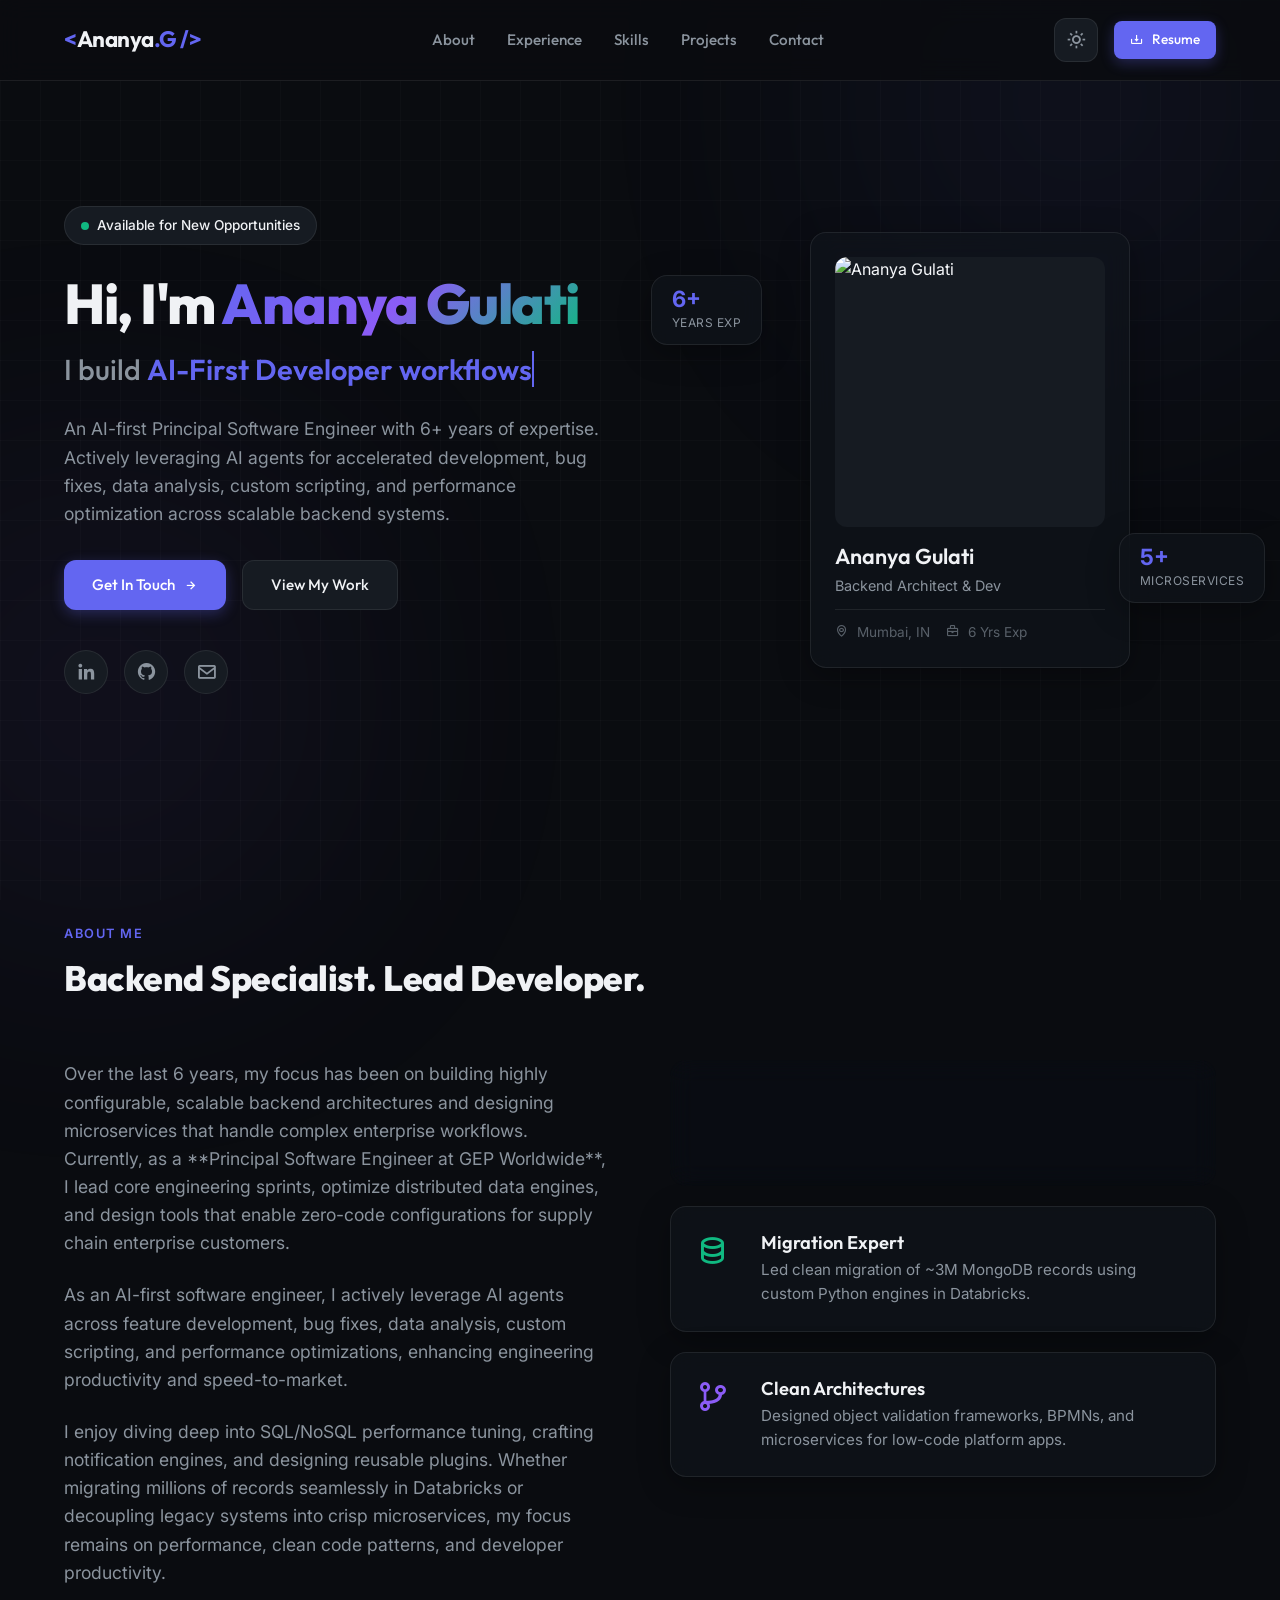
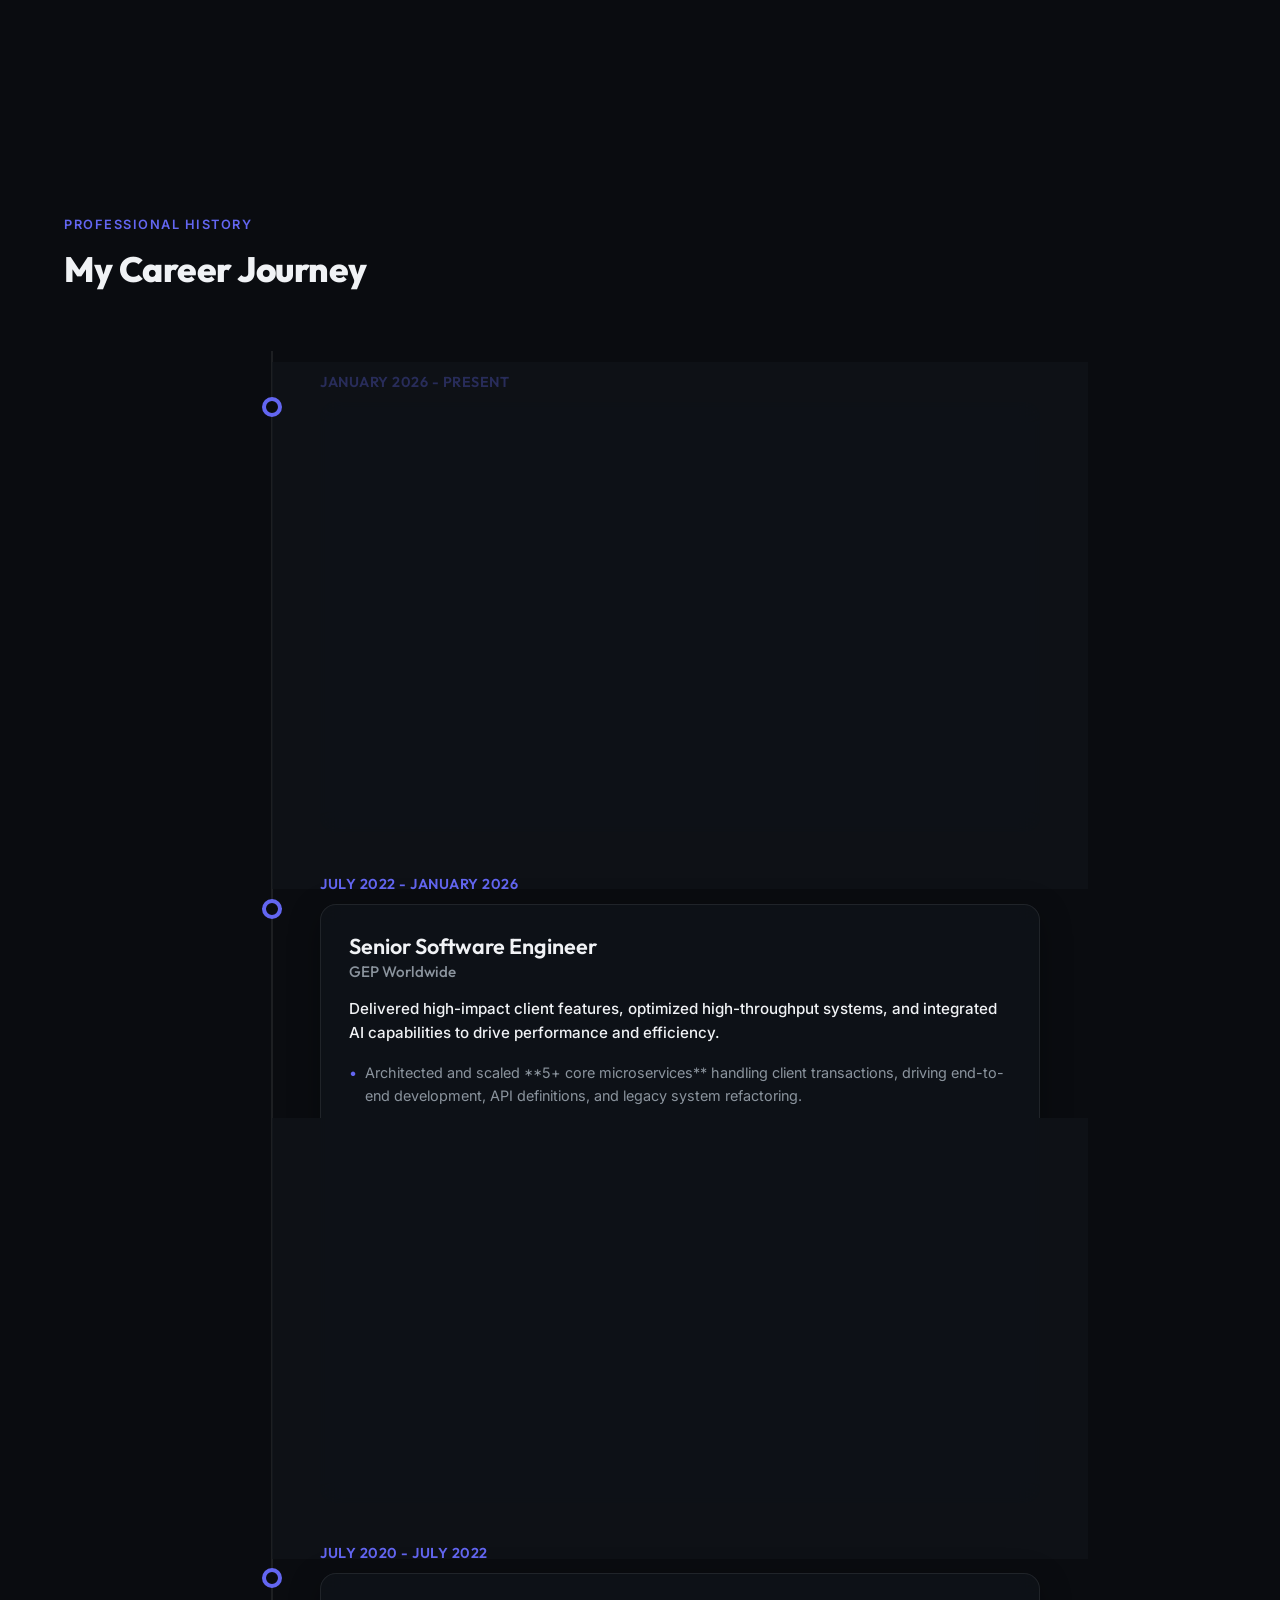
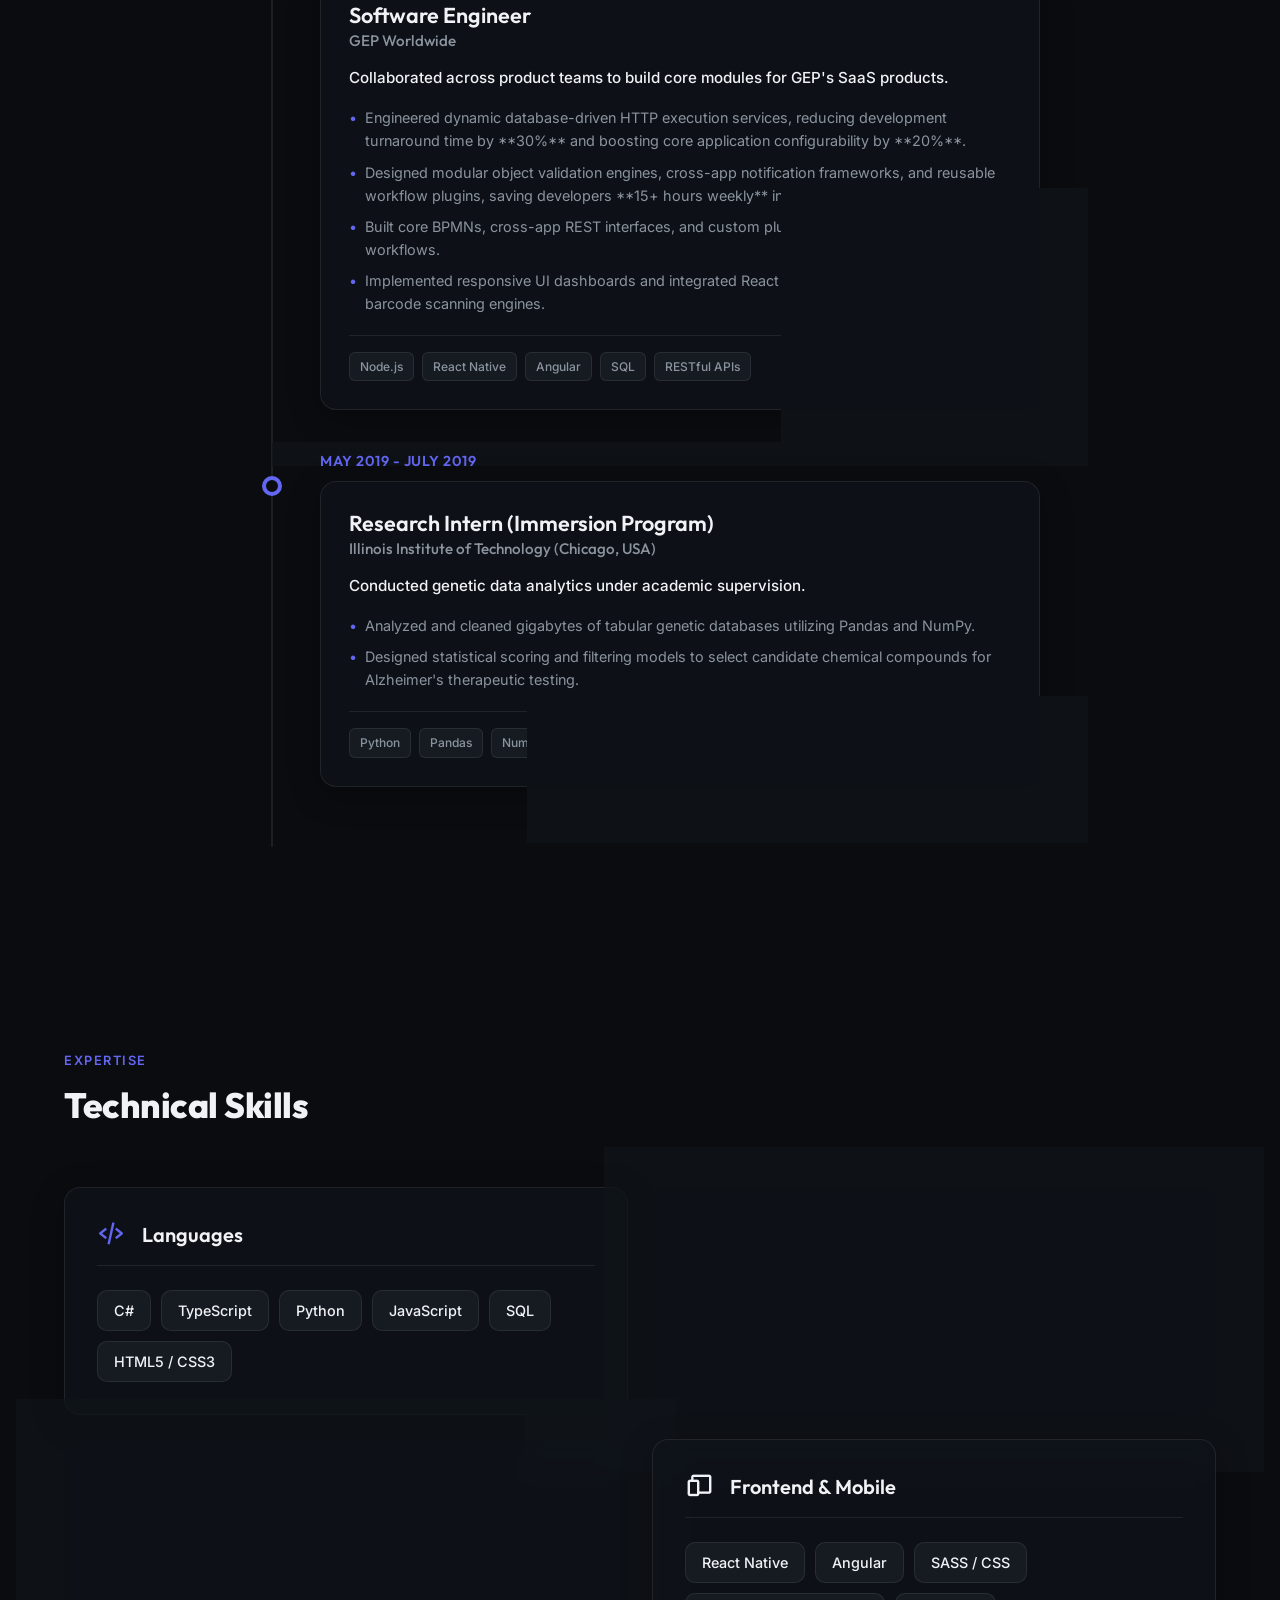
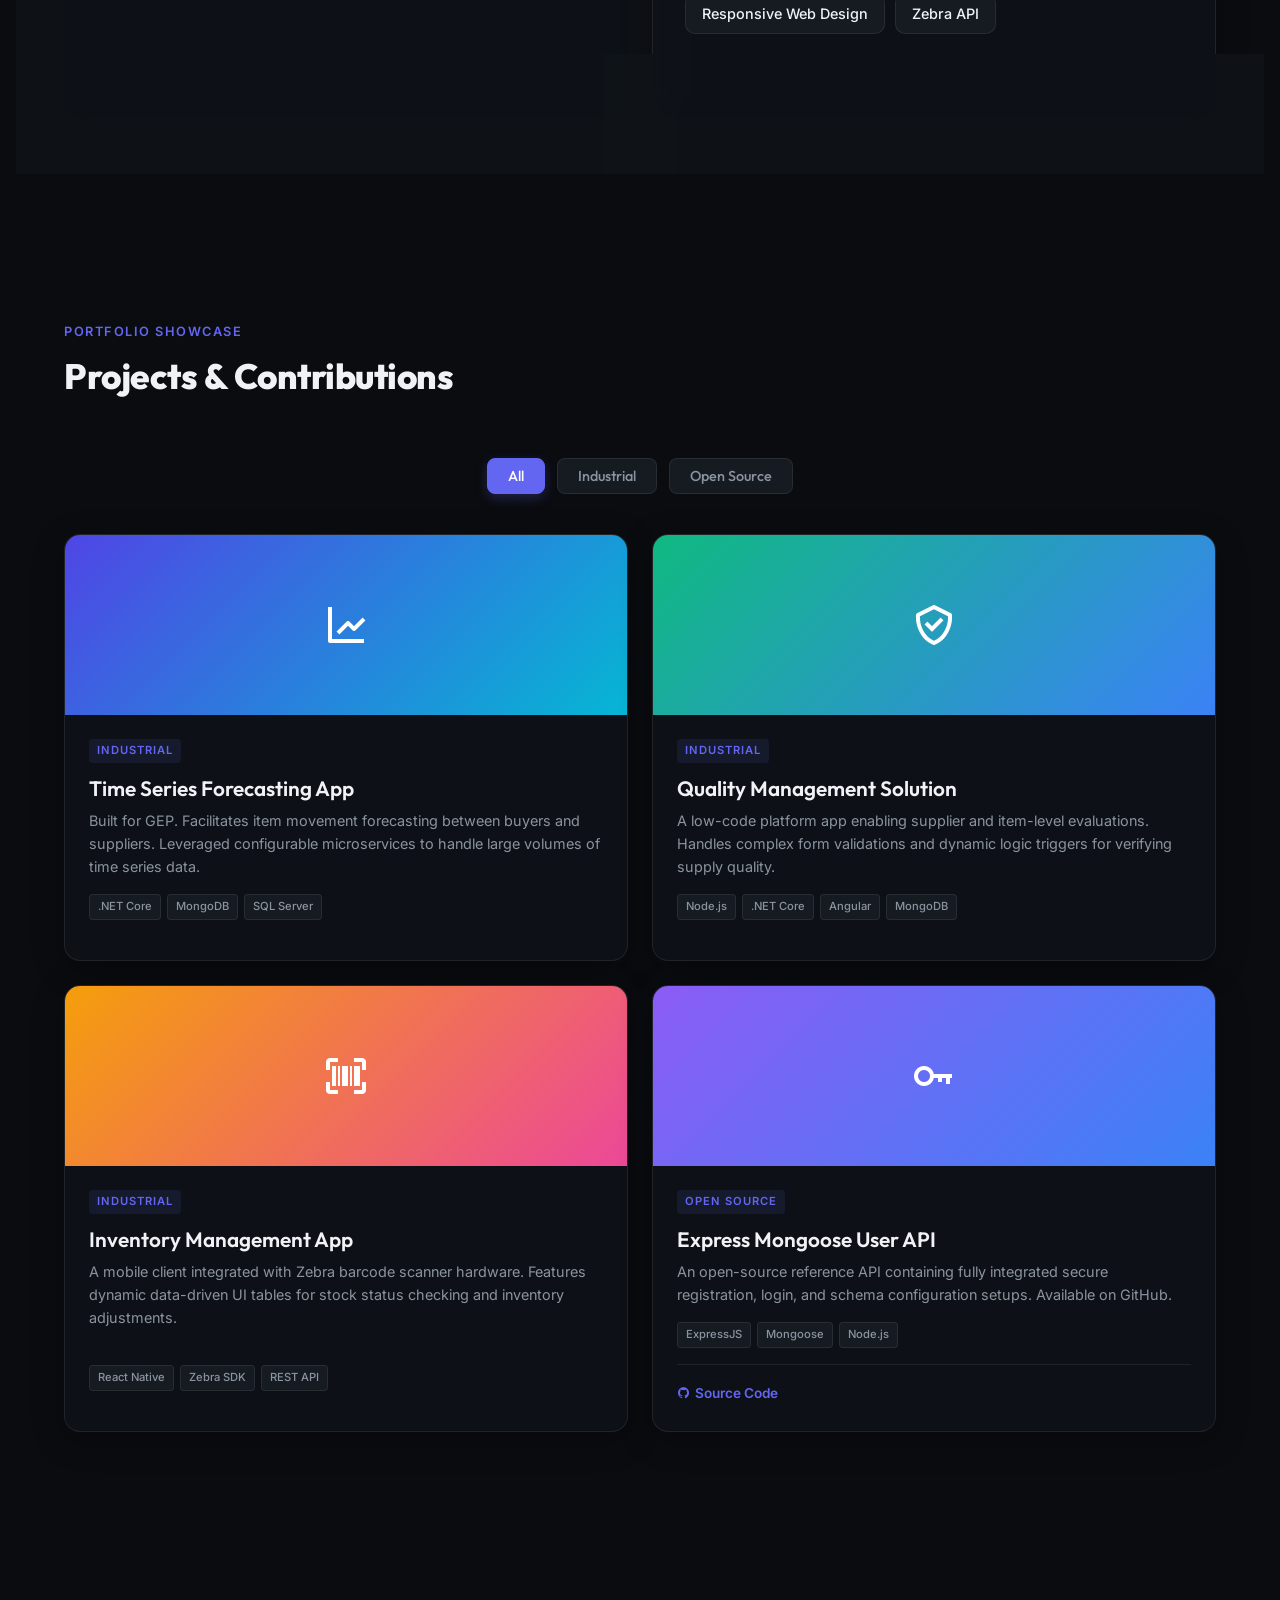
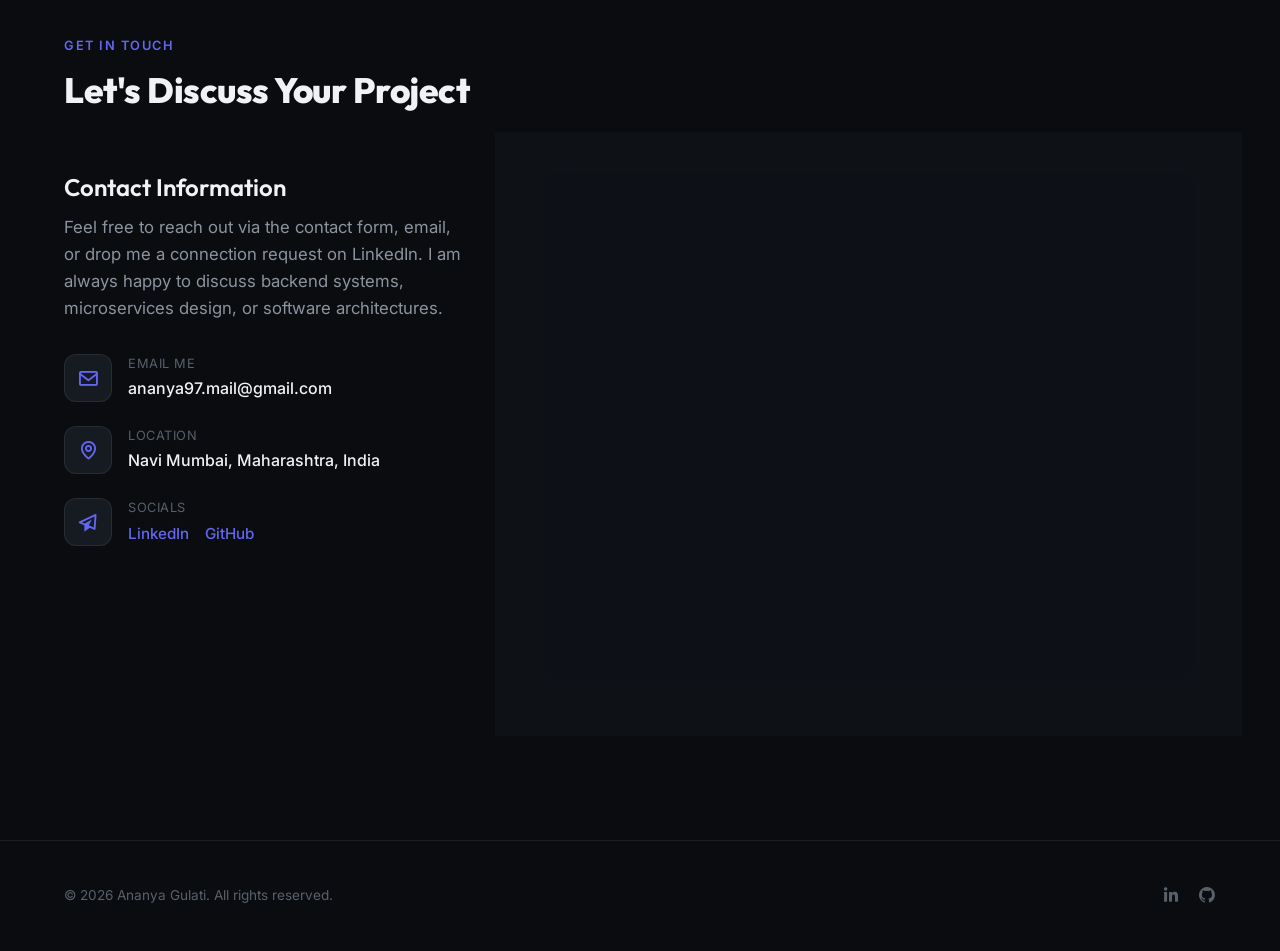
==== index.html @ 8b1efccb "Update website experience bullets to match redesigned PDF resume experience highlights" ====
<!DOCTYPE html>
<html lang="en" data-theme="dark">
<head>
    <meta charset="UTF-8">
    <meta name="viewport" content="width=device-width, initial-scale=1.0">
    <meta name="description" content="Ananya Gulati - AI-First Principal Software Engineer specializing in backend systems, microservices, and architectural design. 6+ years of experience.">
    <title>Ananya Gulati | AI-First Principal Software Engineer</title>
    
    <!-- Typography & Icons -->
    <link rel="preconnect" href="https://fonts.googleapis.com">
    <link rel="preconnect" href="https://fonts.gstatic.com" crossorigin>
    <link href="https://fonts.googleapis.com/css2?family=Inter:wght@300;400;500;600;700&family=Outfit:wght@400;500;600;700;800&display=swap" rel="stylesheet">
    <link href="https://cdn.jsdelivr.net/npm/boxicons@2.1.4/css/boxicons.min.css" rel="stylesheet">
    
    <!-- Styling -->
    <link rel="stylesheet" href="styles.css">
    
    <!-- Anti-flicker Theme Script -->
    <script>
        (function() {
            const savedTheme = localStorage.getItem('theme') || 'dark';
            document.documentElement.setAttribute('data-theme', savedTheme);
        })();
    </script>
</head>
<body>
    <!-- Background Grid Effect -->
    <div class="grid-overlay"></div>
    <div class="glow-sphere sphere-1"></div>
    <div class="glow-sphere sphere-2"></div>

    <!-- Sticky Navbar -->
    <header class="navbar">
        <div class="nav-container">
            <a href="#" class="logo">
                <span class="logo-accent">&lt;</span>Ananya<span class="logo-accent">.G /&gt;</span>
            </a>
            
            <nav class="nav-links">
                <a href="#about" class="nav-link active">About</a>
                <a href="#experience" class="nav-link">Experience</a>
                <a href="#skills" class="nav-link">Skills</a>
                <a href="#projects" class="nav-link">Projects</a>
                <a href="#contact" class="nav-link">Contact</a>
            </nav>
            
            <div class="nav-actions">
                <button id="theme-toggle" class="theme-btn" aria-label="Toggle Theme">
                    <i class="bx bx-sun sun-icon"></i>
                    <i class="bx bx-moon moon-icon"></i>
                </button>
                <a href="Ananya_Gulati_Resume.pdf" download class="btn btn-primary btn-sm cv-btn">
                    <i class="bx bx-download"></i> Resume
                </a>
                <button class="mobile-menu-toggle" aria-label="Open Menu">
                    <i class="bx bx-menu-alt-right"></i>
                </button>
            </div>
        </div>
    </header>

    <!-- Mobile Drawer -->
    <div class="mobile-drawer">
        <div class="drawer-header">
            <span class="logo">&lt;Ananya.G /&gt;</span>
            <button class="close-drawer"><i class="bx bx-x"></i></button>
        </div>
        <nav class="drawer-links">
            <a href="#about" class="drawer-link">About</a>
            <a href="#experience" class="drawer-link">Experience</a>
            <a href="#skills" class="drawer-link">Skills</a>
            <a href="#projects" class="drawer-link">Projects</a>
            <a href="#contact" class="drawer-link">Contact</a>
        </nav>
        <div class="drawer-footer">
            <a href="Ananya_Gulati_Resume.pdf" download class="btn btn-primary width-full">
                <i class="bx bx-download"></i> Download Resume
            </a>
        </div>
    </div>

    <!-- Main Content -->
    <main class="main-content">
        <!-- Hero Section -->
        <section id="hero" class="hero-section">
            <div class="hero-container">
                <div class="hero-info">
                    <div class="badge-container">
                        <span class="pulse-dot"></span>
                        <span class="badge-text">Available for New Opportunities</span>
                    </div>
                    <h1 class="hero-title">
                        Hi, I'm <span class="gradient-text">Ananya Gulati</span>
                    </h1>
                    <h2 class="hero-subtitle">
                        I build <span id="typewriter" class="typewriter-text"></span>
                    </h2>
                    <p class="hero-description">
                        An AI-first Principal Software Engineer with 6+ years of expertise. Actively leveraging AI agents for accelerated development, bug fixes, data analysis, custom scripting, and performance optimization across scalable backend systems.
                    </p>
                    <div class="hero-buttons">
                        <a href="#contact" class="btn btn-primary">
                            Get In Touch <i class="bx bx-right-arrow-alt"></i>
                        </a>
                        <a href="#projects" class="btn btn-secondary">
                            View My Work
                        </a>
                    </div>
                    <div class="hero-socials">
                        <a href="https://linkedin.com/in/ananya-gulati/" target="_blank" rel="noopener" class="social-icon" aria-label="LinkedIn">
                            <i class="bx bxl-linkedin"></i>
                        </a>
                        <a href="https://github.com/ananya-gulati" target="_blank" rel="noopener" class="social-icon" aria-label="GitHub">
                            <i class="bx bxl-github"></i>
                        </a>
                        <a href="mailto:ananya97.mail@gmail.com" class="social-icon" aria-label="Email">
                            <i class="bx bx-envelope"></i>
                        </a>
                    </div>
                </div>
                <div class="hero-visual">
                    <div class="avatar-card glass-panel">
                        <div class="card-glow"></div>
                        <div class="avatar-container">
                            <img src="https://avatars.githubusercontent.com/u/18749212?v=4" alt="Ananya Gulati" class="avatar-img">
                        </div>
                        <div class="card-info">
                            <h3 class="card-name">Ananya Gulati</h3>
                            <p class="card-title">Backend Architect & Dev</p>
                            <div class="card-meta">
                                <span><i class="bx bx-map"></i> Mumbai, IN</span>
                                <span><i class="bx bx-briefcase"></i> 6 Yrs Exp</span>
                            </div>
                        </div>
                    </div>
                    <!-- Small absolute cards for premium overlay aesthetic -->
                    <div class="stat-badge stat-1 glass-panel">
                        <span class="stat-number">6+</span>
                        <span class="stat-label">Years Exp</span>
                    </div>
                    <div class="stat-badge stat-2 glass-panel">
                        <span class="stat-number">5+</span>
                        <span class="stat-label">Microservices</span>
                    </div>
                </div>
            </div>
        </section>

        <!-- About/Summary Section -->
        <section id="about" class="about-section section-padding scroll-reveal">
            <div class="section-container">
                <div class="section-header">
                    <span class="section-tag">About Me</span>
                    <h2 class="section-title">Backend Specialist. Lead Developer.</h2>
                </div>
                <div class="about-content">
                    <div class="about-text">
                        <p>
                            Over the last 6 years, my focus has been on building highly configurable, scalable backend architectures and designing microservices that handle complex enterprise workflows. Currently, as a **Principal Software Engineer at GEP Worldwide**, I lead core engineering sprints, optimize distributed data engines, and design tools that enable zero-code configurations for supply chain enterprise customers.
                        </p>
                        <p>
                            As an AI-first software engineer, I actively leverage AI agents across feature development, bug fixes, data analysis, custom scripting, and performance optimizations, enhancing engineering productivity and speed-to-market.
                        </p>
                        <p>
                            I enjoy diving deep into SQL/NoSQL performance tuning, crafting notification engines, and designing reusable plugins. Whether migrating millions of records seamlessly in Databricks or decoupling legacy systems into crisp microservices, my focus remains on performance, clean code patterns, and developer productivity.
                        </p>
                    </div>
                    <div class="about-stats-grid">
                        <div class="about-stat-card glass-panel">
                            <i class="bx bx-bolt-circle stat-icon text-accent-1"></i>
                            <div class="stat-card-text">
                                <h3 class="stat-title">Configurability</h3>
                                <p class="stat-desc">Reduced development time by 30% through dynamic http-call configuration engines.</p>
                            </div>
                        </div>
                        <div class="about-stat-card glass-panel">
                            <i class="bx bx-data stat-icon text-accent-2"></i>
                            <div class="stat-card-text">
                                <h3 class="stat-title">Migration Expert</h3>
                                <p class="stat-desc">Led clean migration of ~3M MongoDB records using custom Python engines in Databricks.</p>
                            </div>
                        </div>
                        <div class="about-stat-card glass-panel">
                            <i class="bx bx-git-branch stat-icon text-accent-3"></i>
                            <div class="stat-card-text">
                                <h3 class="stat-title">Clean Architectures</h3>
                                <p class="stat-desc">Designed object validation frameworks, BPMNs, and microservices for low-code platform apps.</p>
                            </div>
                        </div>
                    </div>
                </div>
            </div>
        </section>

        <!-- Experience Timeline -->
        <section id="experience" class="experience-section section-padding scroll-reveal">
            <div class="section-container">
                <div class="section-header">
                    <span class="section-tag">Professional History</span>
                    <h2 class="section-title">My Career Journey</h2>
                </div>
                
                <div class="timeline">
                    <!-- Timeline Card 1 (Principal SE) -->
                    <div class="timeline-item">
                        <div class="timeline-dot"></div>
                        <div class="timeline-date">January 2026 - Present</div>
                        <div class="timeline-content glass-panel">
                            <div class="timeline-header">
                                <h3 class="role-title">Principal Software Engineer</h3>
                                <h4 class="company-name">GEP Worldwide</h4>
                            </div>
                            <p class="timeline-desc">
                                Leading high-level system architectures, platform roadmaps, and technical steering for GEP's low-code suite.
                            </p>
                             <ul class="timeline-bullets">
                                 <li>Lead technical schema creation and overall execution design for complex, configurable enterprise application modules, improving framework reusability and platform capabilities.</li>
                                 <li>Integrate agentic AI developer workflows into daily sprint workflows, boosting debugging iterations and custom scripting velocity by **35%**.</li>
                                 <li>Design and deploy a unified local development environment integrating multiple distributed code repositories, custom build configurations, and complex feature settings, accelerating feature delivery and code analysis speed by more than **50%**.</li>
                             </ul>
                             <div class="tech-tags">
                                 <span class="tech-tag">Architecture Design</span>
                                 <span class="tech-tag">System Design</span>
                                 <span class="tech-tag">Technical Leadership</span>
                                 <span class="tech-tag">Platform Engineering</span>
                             </div>
                        </div>
                    </div>

                    <!-- Timeline Card 2 (Senior SE) -->
                    <div class="timeline-item">
                        <div class="timeline-dot"></div>
                        <div class="timeline-date">July 2022 - January 2026</div>
                        <div class="timeline-content glass-panel">
                            <div class="timeline-header">
                                <h3 class="role-title">Senior Software Engineer</h3>
                                <h4 class="company-name">GEP Worldwide</h4>
                            </div>
                            <p class="timeline-desc">
                                Delivered high-impact client features, optimized high-throughput systems, and integrated AI capabilities to drive performance and efficiency.
                            </p>
                             <ul class="timeline-bullets">
                                <li>Architected and scaled **5+ core microservices** handling client transactions, driving end-to-end development, API definitions, and legacy system refactoring.</li>
                                <li>Improved inbound request processing speed by more than **10x** through staging logic optimizations and adoption of bulk processing design patterns.</li>
                                <li>Developed an Azure Databricks native ETL solution processing up to **150M+ raw time-series data points** from CSV files into MongoDB, incorporating custom schema validation and high-throughput transformations to facilitate downstream analytics.</li>
                                <li>Orchestrated a large-scale data migration of **3M+ records** in MongoDB using Python on Databricks, reducing onboarding latency while maintaining **100% data integrity**.</li>
                                <li>Coordinated cross-functional teams to diagnose and resolve **30+ critical and blocker production support incidents**, systematically optimizing performance bottlenecks with minimal business disruption.</li>
                            </ul>
                            <div class="tech-tags">
                                <span class="tech-tag">.NET Core</span>
                                <span class="tech-tag">C#</span>
                                <span class="tech-tag">MongoDB</span>
                                <span class="tech-tag">Azure Databricks</span>
                                <span class="tech-tag">Camunda</span>
                                <span class="tech-tag">AI Integration</span>
                                <span class="tech-tag">Performance Tuning</span>
                            </div>
                        </div>
                    </div>
                    
                    <!-- Timeline Card 3 (SE) -->
                    <div class="timeline-item">
                        <div class="timeline-dot"></div>
                        <div class="timeline-date">July 2020 - July 2022</div>
                        <div class="timeline-content glass-panel">
                            <div class="timeline-header">
                                <h3 class="role-title">Software Engineer</h3>
                                <h4 class="company-name">GEP Worldwide</h4>
                            </div>
                            <p class="timeline-desc">
                                Collaborated across product teams to build core modules for GEP's SaaS products.
                            </p>
                            <ul class="timeline-bullets">
                                <li>Engineered dynamic database-driven HTTP execution services, reducing development turnaround time by **30%** and boosting core application configurability by **20%**.</li>
                                <li>Designed modular object validation engines, cross-app notification frameworks, and reusable workflow plugins, saving developers **15+ hours weekly** in boilerplate code setup.</li>
                                <li>Built core BPMNs, cross-app REST interfaces, and custom plugins for inventory management workflows.</li>
                                <li>Implemented responsive UI dashboards and integrated React Native mobile clients with barcode scanning engines.</li>
                            </ul>
                            <div class="tech-tags">
                                <span class="tech-tag">Node.js</span>
                                <span class="tech-tag">React Native</span>
                                <span class="tech-tag">Angular</span>
                                <span class="tech-tag">SQL</span>
                                <span class="tech-tag">RESTful APIs</span>
                            </div>
                        </div>
                    </div>
                    
                    <!-- Timeline Card 3 -->
                    <div class="timeline-item">
                        <div class="timeline-dot"></div>
                        <div class="timeline-date">May 2019 - July 2019</div>
                        <div class="timeline-content glass-panel">
                            <div class="timeline-header">
                                <h3 class="role-title">Research Intern (Immersion Program)</h3>
                                <h4 class="company-name">Illinois Institute of Technology (Chicago, USA)</h4>
                            </div>
                            <p class="timeline-desc">
                                Conducted genetic data analytics under academic supervision.
                            </p>
                            <ul class="timeline-bullets">
                                <li>Analyzed and cleaned gigabytes of tabular genetic databases utilizing Pandas and NumPy.</li>
                                <li>Designed statistical scoring and filtering models to select candidate chemical compounds for Alzheimer's therapeutic testing.</li>
                            </ul>
                            <div class="tech-tags">
                                <span class="tech-tag">Python</span>
                                <span class="tech-tag">Pandas</span>
                                <span class="tech-tag">NumPy</span>
                                <span class="tech-tag">Data Cleaning</span>
                            </div>
                        </div>
                    </div>
                </div>
            </div>
        </section>

        <!-- Skills Section -->
        <section id="skills" class="skills-section section-padding scroll-reveal">
            <div class="section-container">
                <div class="section-header">
                    <span class="section-tag">Expertise</span>
                    <h2 class="section-title">Technical Skills</h2>
                </div>
                
                <div class="skills-grid">
                    <!-- Languages -->
                    <div class="skills-card glass-panel">
                        <div class="skills-card-header">
                            <i class="bx bx-code-alt card-icon text-accent-1"></i>
                            <h3 class="skill-category">Languages</h3>
                        </div>
                        <div class="skills-list">
                            <span class="skill-item">C#</span>
                            <span class="skill-item">TypeScript</span>
                            <span class="skill-item">Python</span>
                            <span class="skill-item">JavaScript</span>
                            <span class="skill-item">SQL</span>
                            <span class="skill-item">HTML5 / CSS3</span>
                        </div>
                    </div>
                    
                    <!-- Backend & Systems -->
                    <div class="skills-card glass-panel">
                        <div class="skills-card-header">
                            <i class="bx bx-server card-icon text-accent-2"></i>
                            <h3 class="skill-category">Backend & Core</h3>
                        </div>
                        <div class="skills-list">
                            <span class="skill-item">.NET Core</span>
                            <span class="skill-item">ASP.NET WebAPI</span>
                            <span class="skill-item">Node.js / Express</span>
                            <span class="skill-item">Microservices</span>
                            <span class="skill-item">RESTful Web Services</span>
                            <span class="skill-item">OOP Design</span>
                        </div>
                    </div>
                    
                    <!-- Databases & Frameworks -->
                    <div class="skills-card glass-panel">
                        <div class="skills-card-header">
                            <i class="bx bx-circle-three-quarter card-icon text-accent-3"></i>
                            <h3 class="skill-category">Data & Tools</h3>
                        </div>
                        <div class="skills-list">
                            <span class="skill-item">AI Agents & Workflows</span>
                            <span class="skill-item">MongoDB</span>
                            <span class="skill-item">SQL Server</span>
                            <span class="skill-item">Azure Databricks</span>
                            <span class="skill-item">Git / GitHub</span>
                            <span class="skill-item">Agile / Scrum</span>
                            <span class="skill-item">Docker</span>
                        </div>
                    </div>
                    
                    <!-- Frontend Frameworks -->
                    <div class="skills-card glass-panel">
                        <div class="skills-card-header">
                            <i class="bx bx-devices card-icon text-accent-4"></i>
                            <h3 class="skill-category">Frontend & Mobile</h3>
                        </div>
                        <div class="skills-list">
                            <span class="skill-item">React Native</span>
                            <span class="skill-item">Angular</span>
                            <span class="skill-item">SASS / CSS</span>
                            <span class="skill-item">Responsive Web Design</span>
                            <span class="skill-item">Zebra API</span>
                        </div>
                    </div>
                </div>
            </div>
        </section>

        <!-- Projects Section -->
        <section id="projects" class="projects-section section-padding scroll-reveal">
            <div class="section-container">
                <div class="section-header">
                    <span class="section-tag">Portfolio Showcase</span>
                    <h2 class="section-title">Projects & Contributions</h2>
                </div>
                
                <!-- Project Filter Buttons -->
                <div class="project-filters">
                    <button class="filter-btn active" data-filter="all">All</button>
                    <button class="filter-btn" data-filter="industrial">Industrial</button>
                    <button class="filter-btn" data-filter="opensource">Open Source</button>
                </div>
                
                <div class="projects-grid">
                    <!-- Project 1 -->
                    <div class="project-card glass-panel" data-category="industrial">
                        <div class="project-card-image">
                            <div class="project-placeholder bg-gradient-1">
                                <i class="bx bx-line-chart"></i>
                            </div>
                        </div>
                        <div class="project-card-content">
                            <span class="project-type-badge">Industrial</span>
                            <h3 class="project-title">Time Series Forecasting App</h3>
                            <p class="project-description">
                                Built for GEP. Facilitates item movement forecasting between buyers and suppliers. Leveraged configurable microservices to handle large volumes of time series data.
                            </p>
                            <div class="project-tech">
                                <span>.NET Core</span>
                                <span>MongoDB</span>
                                <span>SQL Server</span>
                            </div>
                        </div>
                    </div>
                    
                    <!-- Project 2 -->
                    <div class="project-card glass-panel" data-category="industrial">
                        <div class="project-card-image">
                            <div class="project-placeholder bg-gradient-2">
                                <i class="bx bx-check-shield"></i>
                            </div>
                        </div>
                        <div class="project-card-content">
                            <span class="project-type-badge">Industrial</span>
                            <h3 class="project-title">Quality Management Solution</h3>
                            <p class="project-description">
                                A low-code platform app enabling supplier and item-level evaluations. Handles complex form validations and dynamic logic triggers for verifying supply quality.
                            </p>
                            <div class="project-tech">
                                <span>Node.js</span>
                                <span>.NET Core</span>
                                <span>Angular</span>
                                <span>MongoDB</span>
                            </div>
                        </div>
                    </div>
                    
                    <!-- Project 3 -->
                    <div class="project-card glass-panel" data-category="industrial">
                        <div class="project-card-image">
                            <div class="project-placeholder bg-gradient-3">
                                <i class="bx bx-barcode-reader"></i>
                            </div>
                        </div>
                        <div class="project-card-content">
                            <span class="project-type-badge">Industrial</span>
                            <h3 class="project-title">Inventory Management App</h3>
                            <p class="project-description">
                                A mobile client integrated with Zebra barcode scanner hardware. Features dynamic data-driven UI tables for stock status checking and inventory adjustments.
                            </p>
                            <div class="project-tech">
                                <span>React Native</span>
                                <span>Zebra SDK</span>
                                <span>REST API</span>
                            </div>
                        </div>
                    </div>
                    
                    <!-- Project 4 -->
                    <div class="project-card glass-panel" data-category="opensource">
                        <div class="project-card-image">
                            <div class="project-placeholder bg-gradient-4">
                                <i class="bx bx-key"></i>
                            </div>
                        </div>
                        <div class="project-card-content">
                            <span class="project-type-badge">Open Source</span>
                            <h3 class="project-title">Express Mongoose User API</h3>
                            <p class="project-description">
                                An open-source reference API containing fully integrated secure registration, login, and schema configuration setups. Available on GitHub.
                            </p>
                            <div class="project-tech">
                                <span>ExpressJS</span>
                                <span>Mongoose</span>
                                <span>Node.js</span>
                            </div>
                            <div class="project-links">
                                <a href="https://github.com/ananya-gulati/loginandreg" target="_blank" rel="noopener" class="project-link">
                                    <i class="bx bxl-github"></i> Source Code
                                </a>
                            </div>
                        </div>
                    </div>
                </div>
            </div>
        </section>

        <!-- Contact Section -->
        <section id="contact" class="contact-section section-padding scroll-reveal">
            <div class="section-container">
                <div class="section-header">
                    <span class="section-tag">Get In Touch</span>
                    <h2 class="section-title">Let's Discuss Your Project</h2>
                </div>
                
                <div class="contact-grid">
                    <div class="contact-info-panel">
                        <h3 class="info-title">Contact Information</h3>
                        <p class="info-desc">
                            Feel free to reach out via the contact form, email, or drop me a connection request on LinkedIn. I am always happy to discuss backend systems, microservices design, or software architectures.
                        </p>
                        
                        <div class="info-items">
                            <div class="info-item">
                                <i class="bx bx-envelope info-icon"></i>
                                <div class="info-item-content">
                                    <span class="info-label">Email Me</span>
                                    <a href="mailto:ananya97.mail@gmail.com" class="info-value">ananya97.mail@gmail.com</a>
                                </div>
                            </div>
                            <div class="info-item">
                                <i class="bx bx-map info-icon"></i>
                                <div class="info-item-content">
                                    <span class="info-label">Location</span>
                                    <span class="info-value">Navi Mumbai, Maharashtra, India</span>
                                </div>
                            </div>
                            <div class="info-item">
                                <i class="bx bx-paper-plane info-icon"></i>
                                <div class="info-item-content">
                                    <span class="info-label">Socials</span>
                                    <div class="info-social-links">
                                        <a href="https://linkedin.com/in/ananya-gulati/" target="_blank" rel="noopener" class="mini-social">LinkedIn</a>
                                        <a href="https://github.com/ananya-gulati" target="_blank" rel="noopener" class="mini-social">GitHub</a>
                                    </div>
                                </div>
                            </div>
                        </div>
                    </div>
                    
                    <div class="contact-form-panel glass-panel">
                        <form id="contact-form" action="https://formsubmit.co/ananya97.mail@gmail.com" method="POST" class="contact-form">
                            <div class="form-row">
                                <div class="form-group">
                                    <label for="name">Your Name</label>
                                    <input type="text" id="name" name="name" placeholder="John Doe" required>
                                </div>
                                <div class="form-group">
                                    <label for="email">Your Email</label>
                                    <input type="email" id="email" name="email" placeholder="john@example.com" required>
                                </div>
                            </div>
                            <div class="form-group">
                                <label for="subject">Subject</label>
                                    <input type="text" id="subject" name="subject" placeholder="Collaboration opportunity" required>
                            </div>
                            <div class="form-group">
                                <label for="message">Message</label>
                                <textarea id="message" name="message" rows="5" placeholder="Hi Ananya, I'd love to chat about..." required></textarea>
                            </div>
                            <button type="submit" class="btn btn-primary width-full">
                                Send Message <i class="bx bx-paper-plane"></i>
                            </button>
                            <div id="form-status" class="form-status"></div>
                        </form>
                    </div>
                </div>
            </div>
        </section>
    </main>

    <!-- Footer -->
    <footer class="main-footer">
        <div class="footer-container">
            <p class="copyright">&copy; 2026 Ananya Gulati. All rights reserved.</p>
            <div class="footer-links">
                <a href="https://linkedin.com/in/ananya-gulati/" target="_blank" rel="noopener"><i class="bx bxl-linkedin"></i></a>
                <a href="https://github.com/ananya-gulati" target="_blank" rel="noopener"><i class="bx bxl-github"></i></a>
            </div>
        </div>
    </footer>

    <!-- JavaScript -->
    <script src="script.js"></script>
</body>
</html>
---- styles.css ----
/* ==========================================================================
   DESIGN SYSTEM & VARIABLES
   ========================================================================== */
:root {
    /* Fonts */
    --font-heading: 'Outfit', sans-serif;
    --font-body: 'Inter', sans-serif;

    /* Transition Speeds */
    --transition-fast: 0.2s ease;
    --transition-normal: 0.4s cubic-bezier(0.16, 1, 0.3, 1);
    --transition-slow: 0.6s cubic-bezier(0.16, 1, 0.3, 1);
    
    /* Gaps & Paddings */
    --container-max-width: 1200px;
    --section-padding-y: 100px;
}

/* Dark Theme (Default) */
[data-theme="dark"] {
    --bg-primary: #0a0c10;
    --bg-secondary: #11141b;
    --bg-tertiary: #161b22;
    
    --text-primary: #f0f2f5;
    --text-secondary: #8b949e;
    --text-tertiary: #586069;
    
    --accent-1: #6366f1; /* Indigo */
    --accent-1-rgb: 99, 102, 241;
    --accent-2: #10b981; /* Emerald */
    --accent-2-rgb: 16, 185, 129;
    --accent-3: #8b5cf6; /* Violet */
    --accent-3-rgb: 139, 92, 246;
    
    --glass-bg: rgba(17, 20, 27, 0.7);
    --glass-border: rgba(255, 255, 255, 0.08);
    --glass-shadow: rgba(0, 0, 0, 0.3);
    
    --grid-color: rgba(255, 255, 255, 0.02);
    --nav-bg: rgba(10, 12, 16, 0.8);
}

/* Light Theme */
[data-theme="light"] {
    --bg-primary: #f6f8fa;
    --bg-secondary: #ffffff;
    --bg-tertiary: #f0f2f5;
    
    --text-primary: #1f2328;
    --text-secondary: #57606a;
    --text-tertiary: #8c959f;
    
    --accent-1: #4f46e5; /* Deep Indigo */
    --accent-1-rgb: 79, 70, 229;
    --accent-2: #059669; /* Emerald */
    --accent-2-rgb: 5, 150, 105;
    --accent-3: #7c3aed; /* Violet */
    --accent-3-rgb: 124, 58, 237;
    
    --glass-bg: rgba(255, 255, 255, 0.75);
    --glass-border: rgba(0, 0, 0, 0.08);
    --glass-shadow: rgba(0, 0, 0, 0.05);
    
    --grid-color: rgba(0, 0, 0, 0.015);
    --nav-bg: rgba(246, 248, 250, 0.8);
}

/* ==========================================================================
   RESET & GLOBAL STYLES
   ========================================================================== */
* {
    margin: 0;
    padding: 0;
    box-sizing: border-box;
}

html {
    scroll-behavior: smooth;
}

body {
    background-color: var(--bg-primary);
    color: var(--text-primary);
    font-family: var(--font-body);
    font-size: 16px;
    line-height: 1.6;
    overflow-x: hidden;
    transition: background-color var(--transition-normal), color var(--transition-normal);
}

h1, h2, h3, h4, h5, h6 {
    font-family: var(--font-heading);
    font-weight: 600;
    color: var(--text-primary);
    line-height: 1.25;
}

a {
    color: inherit;
    text-decoration: none;
    transition: color var(--transition-fast);
}

ul {
    list-style: none;
}

button {
    font-family: inherit;
    border: none;
    background: none;
    cursor: pointer;
}

input, textarea {
    font-family: inherit;
    color: inherit;
}

/* ==========================================================================
   GRID & BACKGROUND EFFECTS
   ========================================================================== */
.grid-overlay {
    position: fixed;
    top: 0;
    left: 0;
    width: 100vw;
    height: 100vh;
    background-image: 
        linear-gradient(to right, var(--grid-color) 1px, transparent 1px),
        linear-gradient(to bottom, var(--grid-color) 1px, transparent 1px);
    background-size: 40px 40px;
    pointer-events: none;
    z-index: -2;
}

.glow-sphere {
    position: fixed;
    border-radius: 50%;
    filter: blur(140px);
    opacity: 0.15;
    z-index: -1;
    pointer-events: none;
    transition: all var(--transition-normal);
}

[data-theme="light"] .glow-sphere {
    opacity: 0.08;
}

.sphere-1 {
    top: -200px;
    right: -100px;
    width: 600px;
    height: 600px;
    background: radial-gradient(circle, var(--accent-1) 0%, transparent 70%);
}

.sphere-2 {
    bottom: -100px;
    left: -200px;
    width: 600px;
    height: 600px;
    background: radial-gradient(circle, var(--accent-3) 0%, transparent 70%);
}

/* ==========================================================================
   GLASSMORPHISM UTILITY
   ========================================================================== */
.glass-panel {
    background: var(--glass-bg);
    border: 1px solid var(--glass-border);
    backdrop-filter: blur(12px) saturate(160%);
    -webkit-backdrop-filter: blur(12px) saturate(160%);
    box-shadow: 0 8px 32px var(--glass-shadow);
    border-radius: 16px;
    transition: background-color var(--transition-normal), border-color var(--transition-normal), transform var(--transition-normal), box-shadow var(--transition-normal);
}

/* ==========================================================================
   BUTTONS
   ========================================================================== */
.btn {
    display: inline-flex;
    align-items: center;
    justify-content: center;
    gap: 8px;
    padding: 12px 28px;
    font-weight: 500;
    border-radius: 12px;
    cursor: pointer;
    font-family: var(--font-heading);
    font-size: 0.95rem;
    transition: transform 0.2s cubic-bezier(0.175, 0.885, 0.32, 1.275), background-color var(--transition-fast), border-color var(--transition-fast), box-shadow var(--transition-fast);
}

.btn:active {
    transform: scale(0.97);
}

.btn-primary {
    background-color: var(--accent-1);
    color: #ffffff;
    box-shadow: 0 4px 14px rgba(var(--accent-1-rgb), 0.3);
}

.btn-primary:hover {
    background-color: rgb(var(--accent-1-rgb), 0.95);
    box-shadow: 0 6px 20px rgba(var(--accent-1-rgb), 0.45);
}

.btn-secondary {
    background-color: var(--bg-tertiary);
    color: var(--text-primary);
    border: 1px solid var(--glass-border);
}

.btn-secondary:hover {
    background-color: var(--bg-secondary);
    border-color: var(--text-secondary);
}

.btn-sm {
    padding: 8px 16px;
    font-size: 0.85rem;
    border-radius: 8px;
}

.width-full {
    width: 100%;
}

/* ==========================================================================
   GRADIENT TEXT
   ========================================================================== */
.gradient-text {
    background: linear-gradient(135deg, var(--accent-1) 0%, var(--accent-3) 50%, var(--accent-2) 100%);
    -webkit-background-clip: text;
    -webkit-text-fill-color: transparent;
    background-clip: text;
}

/* ==========================================================================
   STICKY NAVBAR
   ========================================================================== */
.navbar {
    position: fixed;
    top: 0;
    left: 0;
    width: 100%;
    z-index: 100;
    background-color: var(--nav-bg);
    border-bottom: 1px solid var(--glass-border);
    backdrop-filter: blur(12px);
    -webkit-backdrop-filter: blur(12px);
    transition: background-color var(--transition-normal), border-color var(--transition-normal);
}

.nav-container {
    max-width: var(--container-max-width);
    margin: 0 auto;
    padding: 0 24px;
    height: 80px;
    display: flex;
    align-items: center;
    justify-content: space-between;
}

.logo {
    font-family: var(--font-heading);
    font-size: 1.4rem;
    font-weight: 700;
    letter-spacing: -0.5px;
}

.logo-accent {
    color: var(--accent-1);
}

.nav-links {
    display: flex;
    gap: 32px;
}

.nav-link {
    font-family: var(--font-heading);
    font-size: 0.95rem;
    font-weight: 500;
    color: var(--text-secondary);
    position: relative;
    padding: 8px 0;
}

.nav-link:hover {
    color: var(--text-primary);
}

.nav-link.active {
    color: var(--accent-1);
}

.nav-link::after {
    content: '';
    position: absolute;
    bottom: 0;
    left: 0;
    width: 100%;
    height: 2px;
    background-color: var(--accent-1);
    transform: scaleX(0);
    transform-origin: right;
    transition: transform var(--transition-normal);
}

.nav-link.active::after {
    transform: scaleX(1);
    transform-origin: left;
}

.nav-actions {
    display: flex;
    align-items: center;
    gap: 16px;
}

/* Theme Button toggle state setup */
.theme-btn {
    width: 44px;
    height: 44px;
    border-radius: 12px;
    background-color: var(--bg-tertiary);
    border: 1px solid var(--glass-border);
    display: flex;
    align-items: center;
    justify-content: center;
    font-size: 1.3rem;
    color: var(--text-secondary);
    transition: all var(--transition-fast);
}

.theme-btn:hover {
    color: var(--text-primary);
    background-color: var(--bg-secondary);
    border-color: var(--text-secondary);
}

[data-theme="dark"] .sun-icon { display: block; }
[data-theme="dark"] .moon-icon { display: none; }
[data-theme="light"] .sun-icon { display: none; }
[data-theme="light"] .moon-icon { display: block; }

.mobile-menu-toggle {
    display: none;
    font-size: 1.6rem;
    color: var(--text-primary);
}

/* ==========================================================================
   MOBILE DRAWER NAVIGATION
   ========================================================================== */
.mobile-drawer {
    position: fixed;
    top: 0;
    right: -300px;
    width: 300px;
    height: 100vh;
    background-color: var(--bg-secondary);
    border-left: 1px solid var(--glass-border);
    z-index: 105;
    padding: 24px;
    display: flex;
    flex-direction: column;
    justify-content: space-between;
    transition: right var(--transition-normal);
}

.mobile-drawer.open {
    right: 0;
}

.drawer-header {
    display: flex;
    justify-content: space-between;
    align-items: center;
    margin-bottom: 40px;
}

.close-drawer {
    font-size: 1.8rem;
    color: var(--text-primary);
}

.drawer-links {
    display: flex;
    flex-direction: column;
    gap: 24px;
}

.drawer-link {
    font-family: var(--font-heading);
    font-size: 1.15rem;
    font-weight: 500;
    color: var(--text-secondary);
}

.drawer-link:hover {
    color: var(--accent-1);
}

/* ==========================================================================
   HERO SECTION
   ========================================================================== */
.hero-section {
    padding-top: 140px;
    padding-bottom: 60px;
    min-height: calc(100vh - 80px);
    display: flex;
    align-items: center;
}

.hero-container {
    max-width: var(--container-max-width);
    margin: 0 auto;
    padding: 0 24px;
    width: 100%;
    display: grid;
    grid-template-columns: 1.1fr 0.9fr;
    gap: 60px;
    align-items: center;
}

.badge-container {
    display: inline-flex;
    align-items: center;
    gap: 8px;
    padding: 8px 16px;
    background-color: var(--bg-tertiary);
    border: 1px solid var(--glass-border);
    border-radius: 30px;
    margin-bottom: 24px;
}

.pulse-dot {
    width: 8px;
    height: 8px;
    background-color: var(--accent-2);
    border-radius: 50%;
    box-shadow: 0 0 0 0 rgba(var(--accent-2-rgb), 0.7);
    animation: pulse 1.6s infinite;
}

@keyframes pulse {
    0% {
        transform: scale(0.95);
        box-shadow: 0 0 0 0 rgba(var(--accent-2-rgb), 0.7);
    }
    70% {
        transform: scale(1);
        box-shadow: 0 0 0 8px rgba(var(--accent-2-rgb), 0);
    }
    100% {
        transform: scale(0.95);
        box-shadow: 0 0 0 0 rgba(var(--accent-2-rgb), 0);
    }
}

.badge-text {
    font-size: 0.85rem;
    font-weight: 500;
    color: var(--text-primary);
}

.hero-title {
    font-size: 3.5rem;
    font-weight: 800;
    letter-spacing: -1.5px;
    margin-bottom: 12px;
}

.hero-subtitle {
    font-size: 1.8rem;
    font-weight: 500;
    color: var(--text-secondary);
    margin-bottom: 24px;
    height: 40px; /* fixed height prevents page shift */
}

.typewriter-text {
    color: var(--accent-1);
    font-weight: 600;
    border-right: 2px solid var(--accent-1);
    animation: blink 0.75s step-end infinite;
}

@keyframes blink {
    from, to { border-color: transparent }
    50% { border-color: var(--accent-1); }
}

.hero-description {
    font-size: 1.1rem;
    color: var(--text-secondary);
    margin-bottom: 32px;
    max-width: 540px;
}

.hero-buttons {
    display: flex;
    gap: 16px;
    margin-bottom: 40px;
}

.hero-socials {
    display: flex;
    gap: 16px;
}

.social-icon {
    width: 44px;
    height: 44px;
    border-radius: 50%;
    background-color: var(--bg-tertiary);
    border: 1px solid var(--glass-border);
    display: flex;
    align-items: center;
    justify-content: center;
    font-size: 1.3rem;
    color: var(--text-secondary);
    transition: all var(--transition-fast);
}

.social-icon:hover {
    color: #ffffff;
    background-color: var(--accent-1);
    border-color: var(--accent-1);
    transform: translateY(-3px);
}

/* Hero Visual Graphic Cards */
.hero-visual {
    position: relative;
    display: flex;
    justify-content: center;
    align-items: center;
}

.avatar-card {
    position: relative;
    padding: 24px;
    width: 320px;
    overflow: hidden;
    z-index: 2;
}

.avatar-container {
    width: 100%;
    height: 270px;
    border-radius: 12px;
    overflow: hidden;
    margin-bottom: 16px;
    background-color: var(--bg-tertiary);
}

.avatar-img {
    width: 100%;
    height: 100%;
    object-fit: cover;
    filter: saturate(90%) contrast(105%);
}

.card-name {
    font-size: 1.35rem;
    margin-bottom: 4px;
}

.card-title {
    font-size: 0.9rem;
    color: var(--text-secondary);
    margin-bottom: 12px;
}

.card-meta {
    display: flex;
    gap: 16px;
    font-size: 0.85rem;
    color: var(--text-tertiary);
    border-top: 1px solid var(--glass-border);
    padding-top: 12px;
}

.card-meta i {
    margin-right: 4px;
}

/* Floating widgets */
.stat-badge {
    position: absolute;
    padding: 12px 20px;
    display: flex;
    flex-direction: column;
    z-index: 3;
    animation: float 6s ease-in-out infinite;
}

.stat-1 {
    top: 10%;
    left: -15%;
    animation-delay: 0s;
}

.stat-2 {
    bottom: 15%;
    right: -10%;
    animation-delay: 3s;
}

@keyframes float {
    0%, 100% { transform: translateY(0px); }
    50% { transform: translateY(-10px); }
}

.stat-number {
    font-size: 1.4rem;
    font-weight: 700;
    color: var(--accent-1);
    line-height: 1;
    margin-bottom: 2px;
}

.stat-label {
    font-size: 0.75rem;
    color: var(--text-secondary);
    text-transform: uppercase;
    letter-spacing: 0.5px;
}

/* ==========================================================================
   SECTION COMMON STYLES
   ========================================================================== */
.section-padding {
    padding: var(--section-padding-y) 0;
}

.section-container {
    max-width: var(--container-max-width);
    margin: 0 auto;
    padding: 0 24px;
}

.section-header {
    margin-bottom: 60px;
}

.section-tag {
    display: inline-block;
    font-size: 0.8rem;
    font-weight: 600;
    text-transform: uppercase;
    letter-spacing: 1.5px;
    color: var(--accent-1);
    margin-bottom: 12px;
}

.section-title {
    font-size: 2.2rem;
    font-weight: 800;
    letter-spacing: -0.5px;
}

/* ==========================================================================
   ABOUT SECTION
   ========================================================================== */
.about-content {
    display: grid;
    grid-template-columns: 1fr 1fr;
    gap: 60px;
    align-items: start;
}

.about-text p {
    font-size: 1.1rem;
    color: var(--text-secondary);
    margin-bottom: 24px;
}

.about-stats-grid {
    display: flex;
    flex-direction: column;
    gap: 20px;
}

.about-stat-card {
    padding: 24px;
    display: grid;
    grid-template-columns: 50px 1fr;
    gap: 16px;
    align-items: start;
}

.stat-icon {
    font-size: 2.2rem;
    margin-top: 2px;
}

.text-accent-1 { color: var(--accent-1); }
.text-accent-2 { color: var(--accent-2); }
.text-accent-3 { color: var(--accent-3); }

.stat-title {
    font-size: 1.15rem;
    margin-bottom: 4px;
}

.stat-desc {
    font-size: 0.95rem;
    color: var(--text-secondary);
}

/* ==========================================================================
   EXPERIENCE SECTION (TIMELINE)
   ========================================================================== */
.timeline {
    position: relative;
    max-width: 800px;
    margin: 0 auto;
    padding: 20px 0;
}

.timeline::before {
    content: '';
    position: absolute;
    left: 31px;
    top: 0;
    width: 2px;
    height: 100%;
    background-color: var(--glass-border);
}

.timeline-item {
    position: relative;
    margin-bottom: 40px;
    padding-left: 80px;
}

.timeline-dot {
    position: absolute;
    left: 22px;
    top: 26px;
    width: 20px;
    height: 20px;
    border-radius: 50%;
    background-color: var(--bg-primary);
    border: 4px solid var(--accent-1);
    z-index: 5;
    transition: all var(--transition-fast);
}

.timeline-item:hover .timeline-dot {
    background-color: var(--accent-1);
    transform: scale(1.2);
}

.timeline-date {
    font-family: var(--font-heading);
    font-size: 0.9rem;
    font-weight: 600;
    color: var(--accent-1);
    margin-bottom: 8px;
    text-transform: uppercase;
    letter-spacing: 0.5px;
}

.timeline-content {
    padding: 28px;
}

.timeline-header {
    margin-bottom: 16px;
}

.role-title {
    font-size: 1.35rem;
    margin-bottom: 2px;
}

.company-name {
    font-size: 0.95rem;
    font-weight: 500;
    color: var(--text-secondary);
}

.timeline-desc {
    font-size: 0.95rem;
    color: var(--text-primary);
    margin-bottom: 16px;
    font-weight: 500;
}

.timeline-bullets {
    margin-bottom: 20px;
}

.timeline-bullets li {
    font-size: 0.9rem;
    color: var(--text-secondary);
    margin-bottom: 8px;
    position: relative;
    padding-left: 16px;
}

.timeline-bullets li::before {
    content: '•';
    color: var(--accent-1);
    position: absolute;
    left: 0;
    top: 0;
}

.tech-tags {
    display: flex;
    flex-wrap: wrap;
    gap: 8px;
    border-top: 1px solid var(--glass-border);
    padding-top: 16px;
}

.tech-tag {
    font-size: 0.75rem;
    font-weight: 500;
    background-color: var(--bg-tertiary);
    border: 1px solid var(--glass-border);
    padding: 4px 10px;
    border-radius: 6px;
    color: var(--text-secondary);
}

/* ==========================================================================
   SKILLS SECTION
   ========================================================================== */
.skills-grid {
    display: grid;
    grid-template-columns: repeat(2, 1fr);
    gap: 24px;
}

.skills-card {
    padding: 32px;
}

.skills-card-header {
    display: flex;
    align-items: center;
    gap: 16px;
    margin-bottom: 24px;
    border-bottom: 1px solid var(--glass-border);
    padding-bottom: 16px;
}

.card-icon {
    font-size: 1.8rem;
}

.skill-category {
    font-size: 1.25rem;
}

.skills-list {
    display: flex;
    flex-wrap: wrap;
    gap: 10px;
}

.skill-item {
    font-size: 0.9rem;
    font-weight: 500;
    color: var(--text-primary);
    background-color: var(--bg-tertiary);
    border: 1px solid var(--glass-border);
    padding: 8px 16px;
    border-radius: 10px;
    transition: all var(--transition-fast);
}

.skill-item:hover {
    background-color: var(--accent-1);
    border-color: var(--accent-1);
    color: #ffffff;
    transform: translateY(-2px);
    box-shadow: 0 4px 12px rgba(var(--accent-1-rgb), 0.2);
}

/* ==========================================================================
   PROJECTS SECTION
   ========================================================================== */
.project-filters {
    display: flex;
    justify-content: center;
    gap: 12px;
    margin-bottom: 40px;
}

.filter-btn {
    padding: 8px 20px;
    border-radius: 8px;
    font-family: var(--font-heading);
    font-weight: 500;
    font-size: 0.9rem;
    color: var(--text-secondary);
    background-color: var(--bg-tertiary);
    border: 1px solid var(--glass-border);
    transition: all var(--transition-fast);
}

.filter-btn:hover {
    color: var(--text-primary);
    border-color: var(--text-secondary);
}

.filter-btn.active {
    background-color: var(--accent-1);
    border-color: var(--accent-1);
    color: #ffffff;
    box-shadow: 0 4px 12px rgba(var(--accent-1-rgb), 0.25);
}

.projects-grid {
    display: grid;
    grid-template-columns: repeat(2, 1fr);
    gap: 24px;
}

.project-card {
    padding: 0;
    overflow: hidden;
    display: flex;
    flex-direction: column;
}

.project-card:hover {
    transform: translateY(-6px);
    box-shadow: 0 12px 40px rgba(0, 0, 0, 0.4);
}

.project-card-image {
    height: 180px;
    position: relative;
    overflow: hidden;
}

.project-placeholder {
    width: 100%;
    height: 100%;
    display: flex;
    align-items: center;
    justify-content: center;
    font-size: 3rem;
    color: #ffffff;
}

.bg-gradient-1 { background: linear-gradient(135deg, #4f46e5, #06b6d4); }
.bg-gradient-2 { background: linear-gradient(135deg, #10b981, #3b82f6); }
.bg-gradient-3 { background: linear-gradient(135deg, #f59e0b, #ec4899); }
.bg-gradient-4 { background: linear-gradient(135deg, #8b5cf6, #3b82f6); }

.project-card-content {
    padding: 24px;
    display: flex;
    flex-direction: column;
    flex-grow: 1;
}

.project-type-badge {
    align-self: flex-start;
    font-size: 0.7rem;
    font-weight: 600;
    text-transform: uppercase;
    letter-spacing: 1px;
    color: var(--accent-1);
    background-color: rgba(var(--accent-1-rgb), 0.1);
    padding: 3px 8px;
    border-radius: 4px;
    margin-bottom: 12px;
}

.project-title {
    font-size: 1.3rem;
    margin-bottom: 8px;
}

.project-description {
    font-size: 0.9rem;
    color: var(--text-secondary);
    margin-bottom: 16px;
    flex-grow: 1;
}

.project-tech {
    display: flex;
    flex-wrap: wrap;
    gap: 6px;
    margin-bottom: 16px;
}

.project-tech span {
    font-size: 0.7rem;
    font-weight: 500;
    background-color: var(--bg-tertiary);
    border: 1px solid var(--glass-border);
    padding: 3px 8px;
    border-radius: 4px;
    color: var(--text-secondary);
}

.project-links {
    border-top: 1px solid var(--glass-border);
    padding-top: 16px;
}

.project-link {
    font-size: 0.85rem;
    font-weight: 600;
    color: var(--accent-1);
    display: inline-flex;
    align-items: center;
    gap: 4px;
}

.project-link:hover {
    text-decoration: underline;
}

/* ==========================================================================
   CONTACT SECTION
   ========================================================================== */
.contact-grid {
    display: grid;
    grid-template-columns: 0.95fr 1.05fr;
    gap: 60px;
    align-items: start;
}

.contact-info-panel {
    padding-right: 20px;
}

.info-title {
    font-size: 1.5rem;
    margin-bottom: 12px;
}

.info-desc {
    font-size: 1.05rem;
    color: var(--text-secondary);
    margin-bottom: 32px;
}

.info-items {
    display: flex;
    flex-direction: column;
    gap: 24px;
}

.info-item {
    display: flex;
    gap: 16px;
}

.info-icon {
    width: 48px;
    height: 48px;
    border-radius: 12px;
    background-color: var(--bg-tertiary);
    border: 1px solid var(--glass-border);
    display: flex;
    align-items: center;
    justify-content: center;
    font-size: 1.4rem;
    color: var(--accent-1);
}

.info-item-content {
    display: flex;
    flex-direction: column;
}

.info-label {
    font-size: 0.8rem;
    color: var(--text-tertiary);
    text-transform: uppercase;
    letter-spacing: 0.5px;
}

.info-value {
    font-size: 1rem;
    font-weight: 500;
    margin-top: 2px;
}

a.info-value:hover {
    color: var(--accent-1);
    text-decoration: underline;
}

.info-social-links {
    display: flex;
    gap: 16px;
    margin-top: 4px;
}

.mini-social {
    font-size: 0.95rem;
    font-weight: 500;
    color: var(--accent-1);
}

.mini-social:hover {
    text-decoration: underline;
}

.contact-form-panel {
    padding: 40px;
}

.contact-form {
    display: flex;
    flex-direction: column;
    gap: 20px;
}

.form-row {
    display: grid;
    grid-template-columns: repeat(2, 1fr);
    gap: 20px;
}

.form-group {
    display: flex;
    flex-direction: column;
    gap: 6px;
}

.form-group label {
    font-size: 0.85rem;
    font-weight: 500;
    color: var(--text-secondary);
}

.form-group input, 
.form-group textarea {
    padding: 12px 16px;
    background-color: var(--bg-tertiary);
    border: 1px solid var(--glass-border);
    border-radius: 10px;
    font-size: 0.95rem;
    transition: all var(--transition-fast);
    outline: none;
}

.form-group input:focus, 
.form-group textarea:focus {
    border-color: var(--accent-1);
    background-color: var(--bg-secondary);
    box-shadow: 0 0 0 4px rgba(var(--accent-1-rgb), 0.15);
}

.form-status {
    font-size: 0.9rem;
    font-weight: 500;
    text-align: center;
    margin-top: 8px;
}

.form-status.success { color: var(--accent-2); }
.form-status.error { color: #f43f5e; }

/* ==========================================================================
   FOOTER
   ========================================================================== */
.main-footer {
    border-top: 1px solid var(--glass-border);
    padding: 40px 0;
    margin-top: 60px;
}

.footer-container {
    max-width: var(--container-max-width);
    margin: 0 auto;
    padding: 0 24px;
    display: flex;
    justify-content: space-between;
    align-items: center;
}

.copyright {
    font-size: 0.85rem;
    color: var(--text-tertiary);
}

.footer-links {
    display: flex;
    gap: 16px;
    font-size: 1.2rem;
    color: var(--text-tertiary);
}

.footer-links a:hover {
    color: var(--accent-1);
}

/* ==========================================================================
   SCROLL REVEAL ANIMATIONS
   ========================================================================== */
.scroll-reveal {
    opacity: 0;
    transform: translateY(30px);
    transition: opacity var(--transition-slow), transform var(--transition-slow);
}

.scroll-reveal.reveal-visible {
    opacity: 1;
    transform: translateY(0);
}

/* ==========================================================================
   RESPONSIVE DESIGN MEDIA QUERIES
   ========================================================================== */
@media (max-width: 1024px) {
    .hero-container {
        grid-template-columns: 1fr;
        gap: 60px;
        text-align: center;
    }
    
    .hero-description {
        margin-left: auto;
        margin-right: auto;
    }
    
    .hero-buttons {
        justify-content: center;
    }
    
    .hero-socials {
        justify-content: center;
    }
    
    .about-content {
        grid-template-columns: 1fr;
        gap: 40px;
    }
    
    .contact-grid {
        grid-template-columns: 1fr;
        gap: 40px;
    }
    
    .contact-info-panel {
        padding-right: 0;
    }
}

@media (max-width: 768px) {
    :root {
        --section-padding-y: 60px;
    }
    
    .nav-links {
        display: none;
    }
    
    .cv-btn {
        display: none; /* Drawer handles CV download in mobile view */
    }
    
    .mobile-menu-toggle {
        display: block;
    }
    
    .hero-title {
        font-size: 2.5rem;
    }
    
    .hero-subtitle {
        font-size: 1.4rem;
    }
    
    .skills-grid {
        grid-template-columns: 1fr;
    }
    
    .projects-grid {
        grid-template-columns: 1fr;
    }
    
    .form-row {
        grid-template-columns: 1fr;
    }
    
    .footer-container {
        flex-direction: column;
        gap: 16px;
        text-align: center;
    }
    
    .timeline::before {
        left: 21px;
    }
    
    .timeline-item {
        padding-left: 50px;
    }
    
    .timeline-dot {
        left: 12px;
    }
}
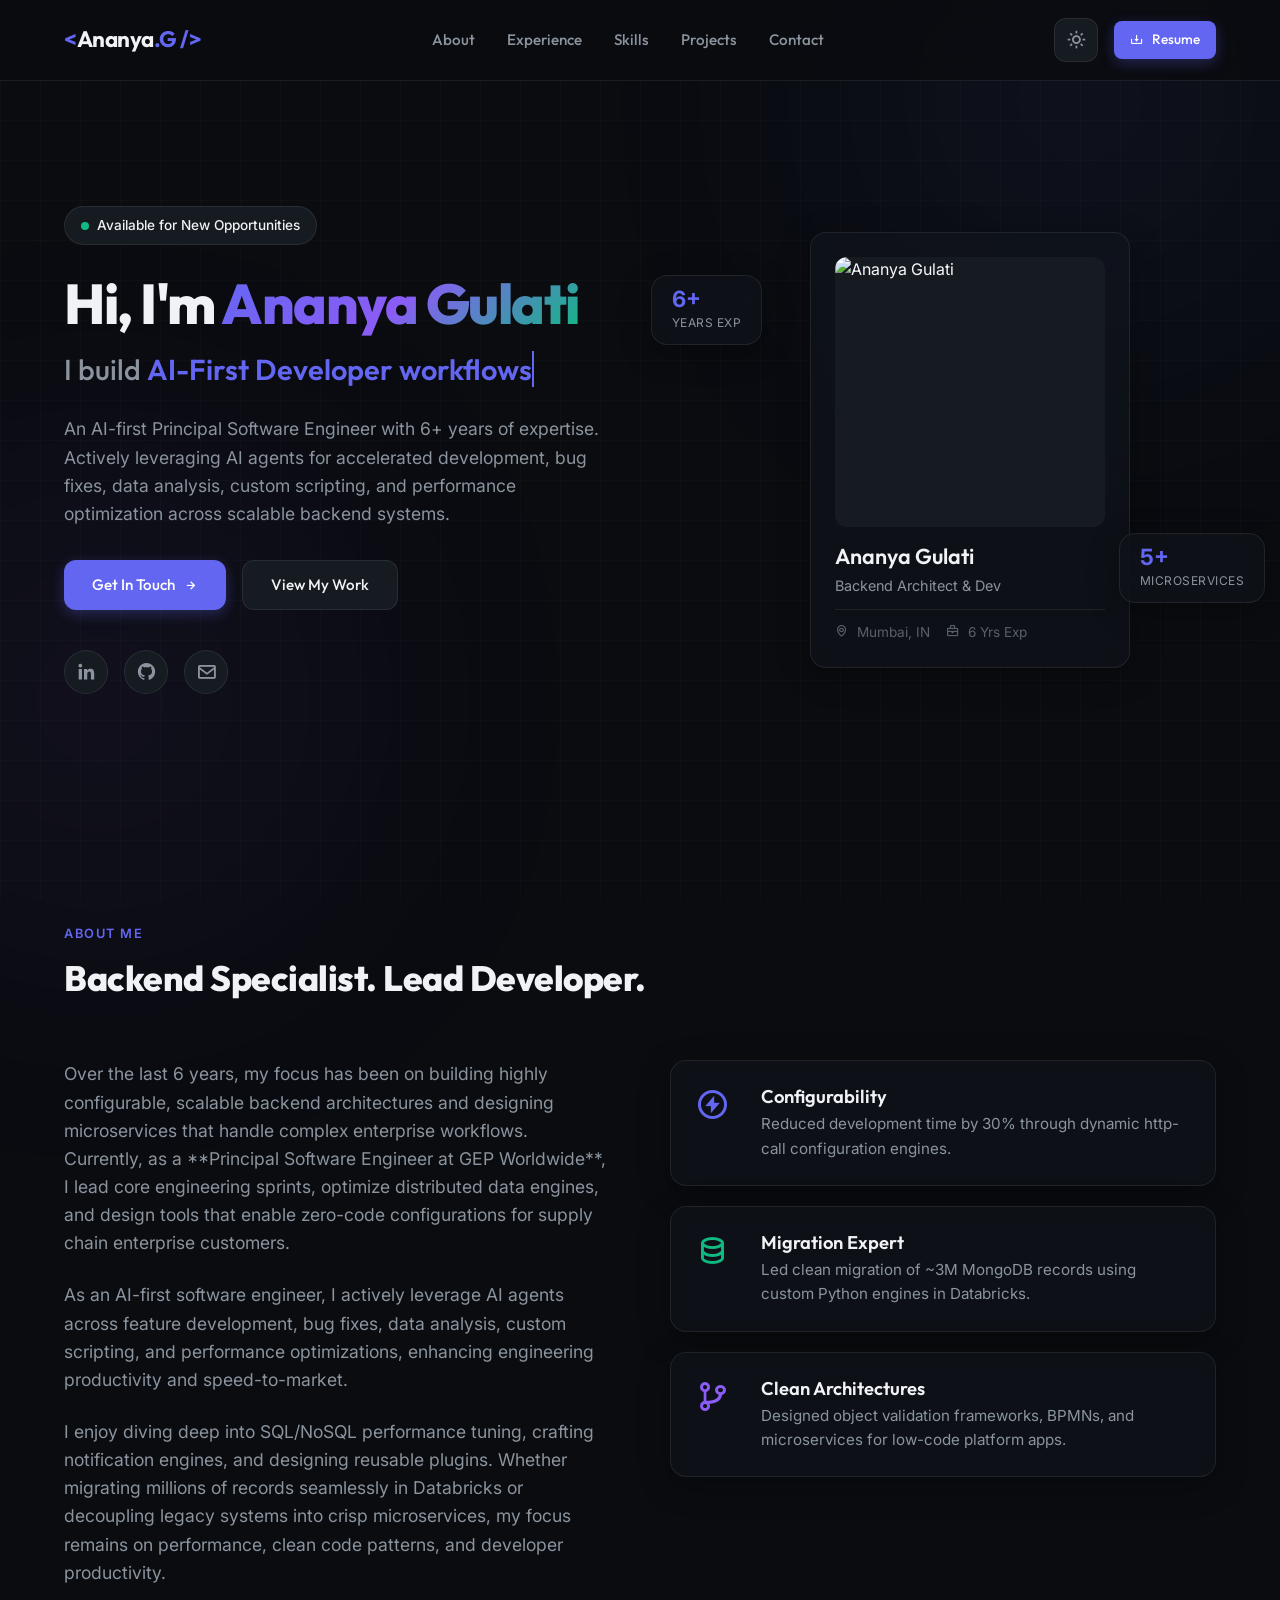
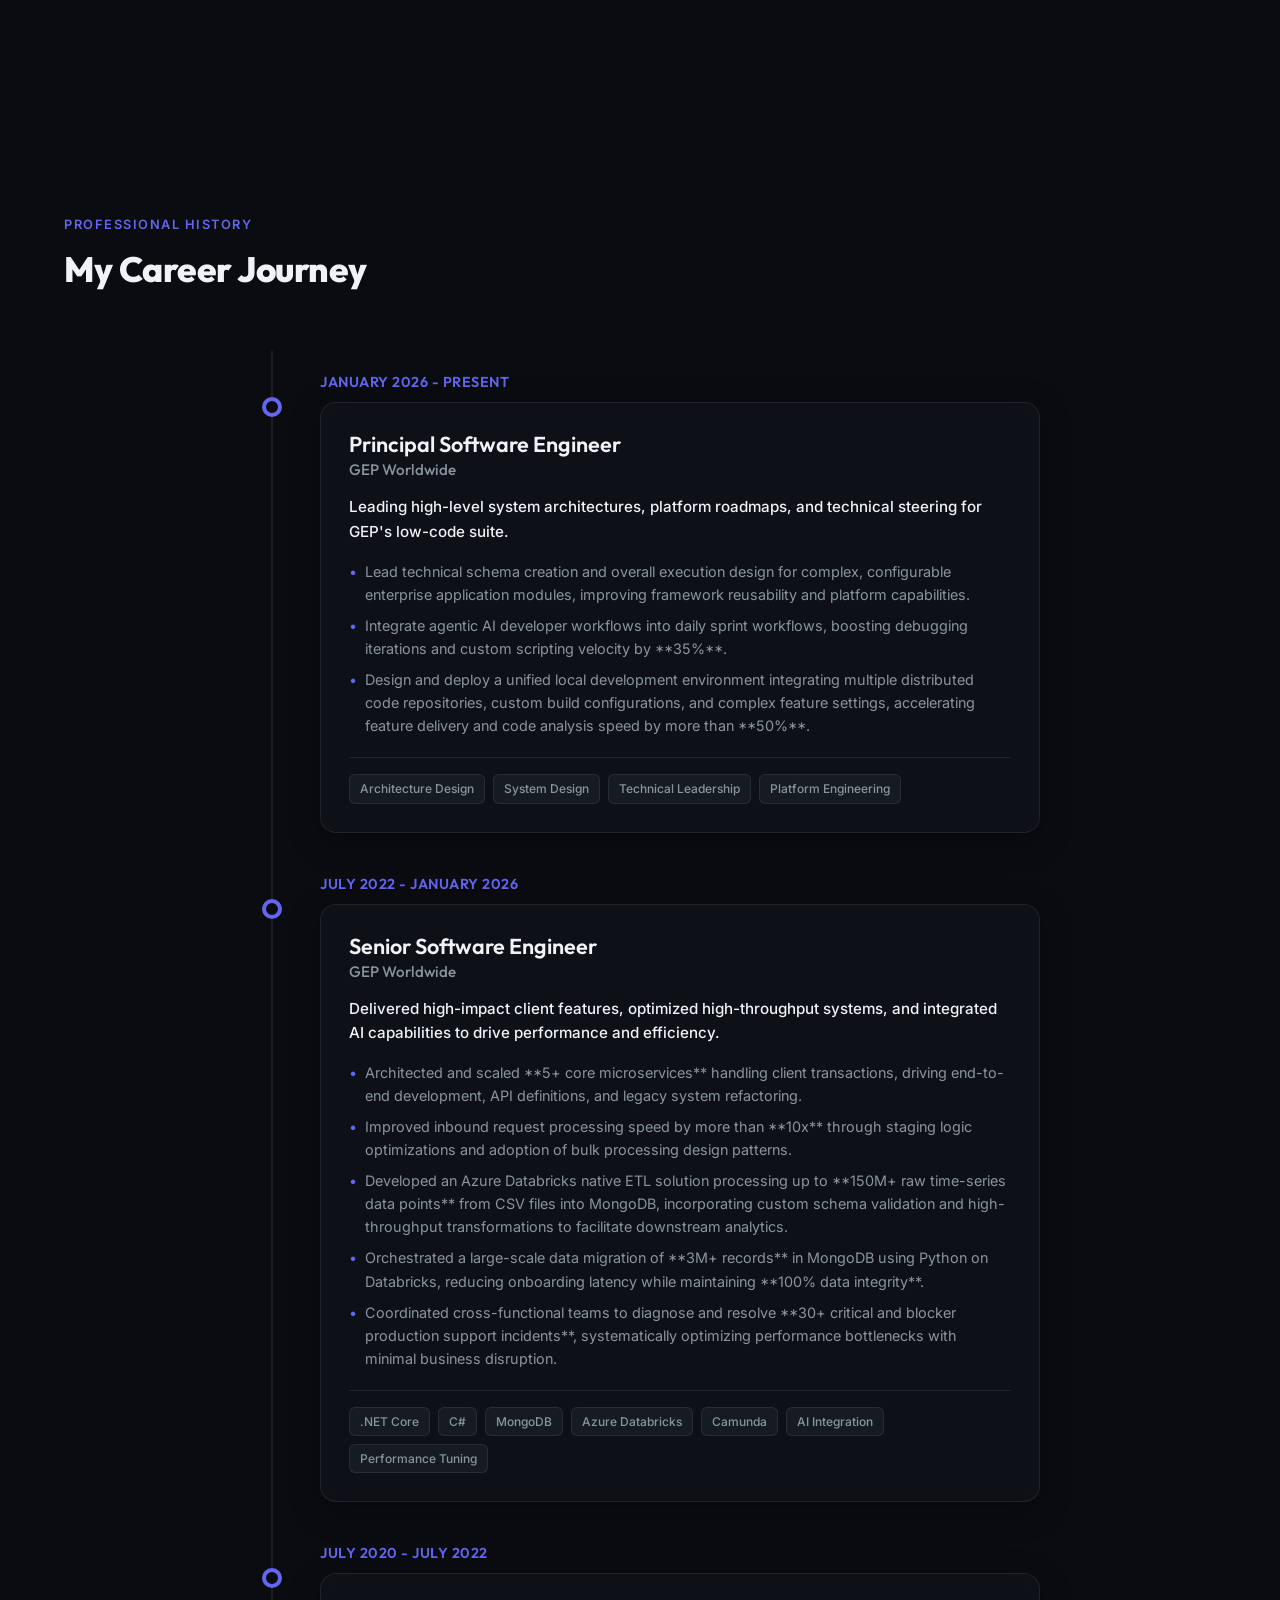
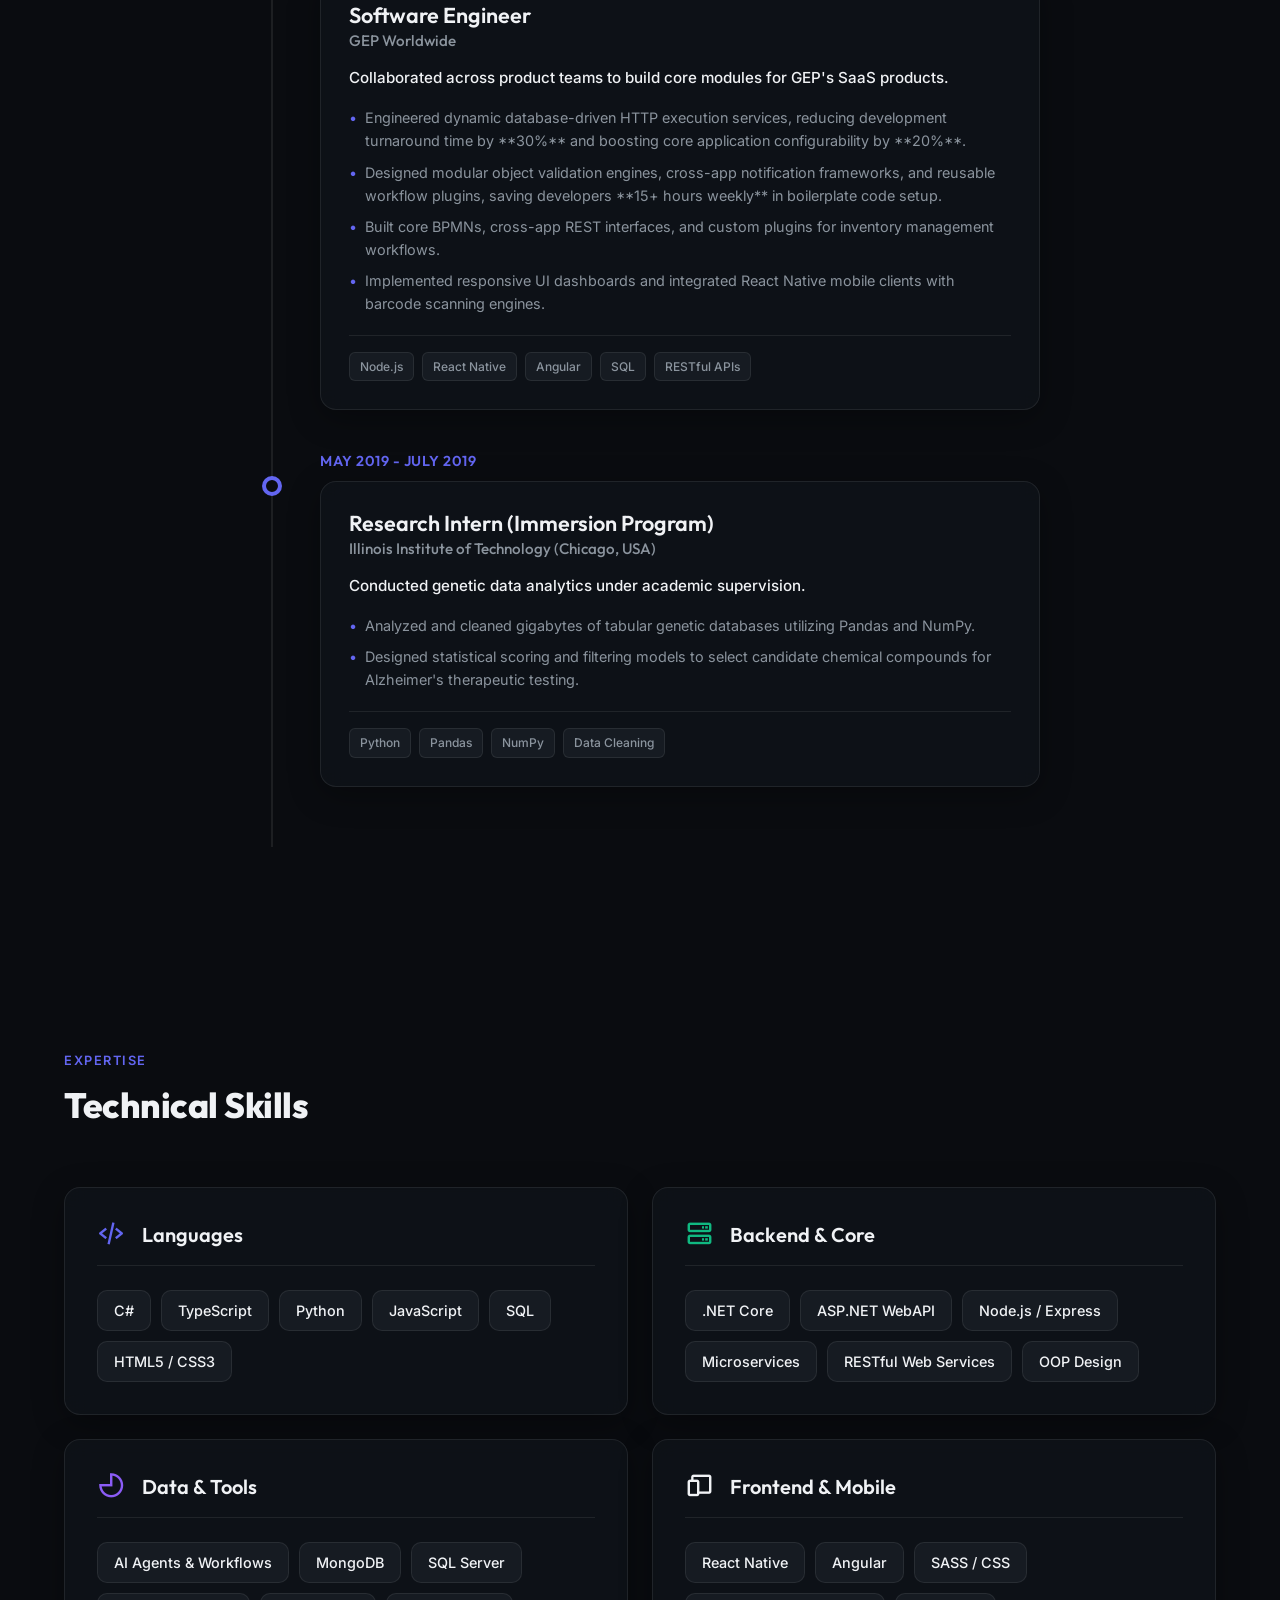
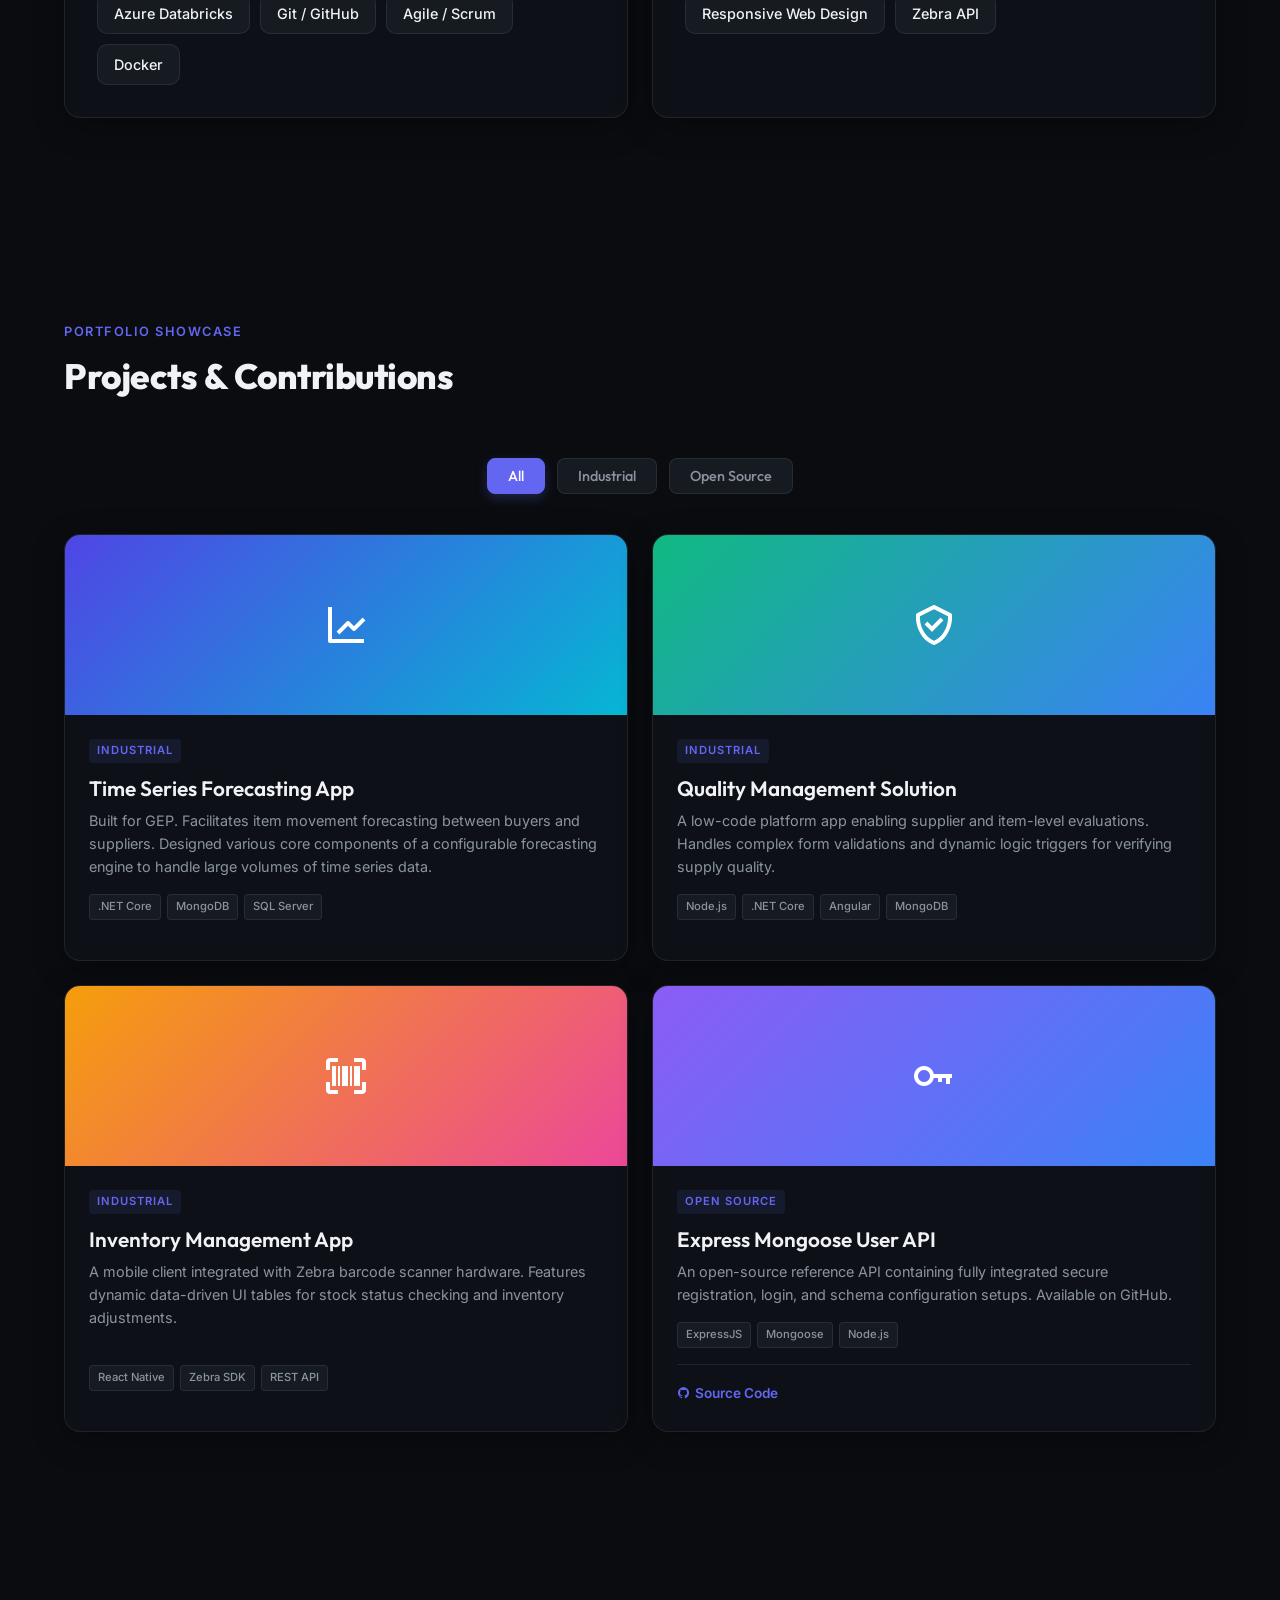
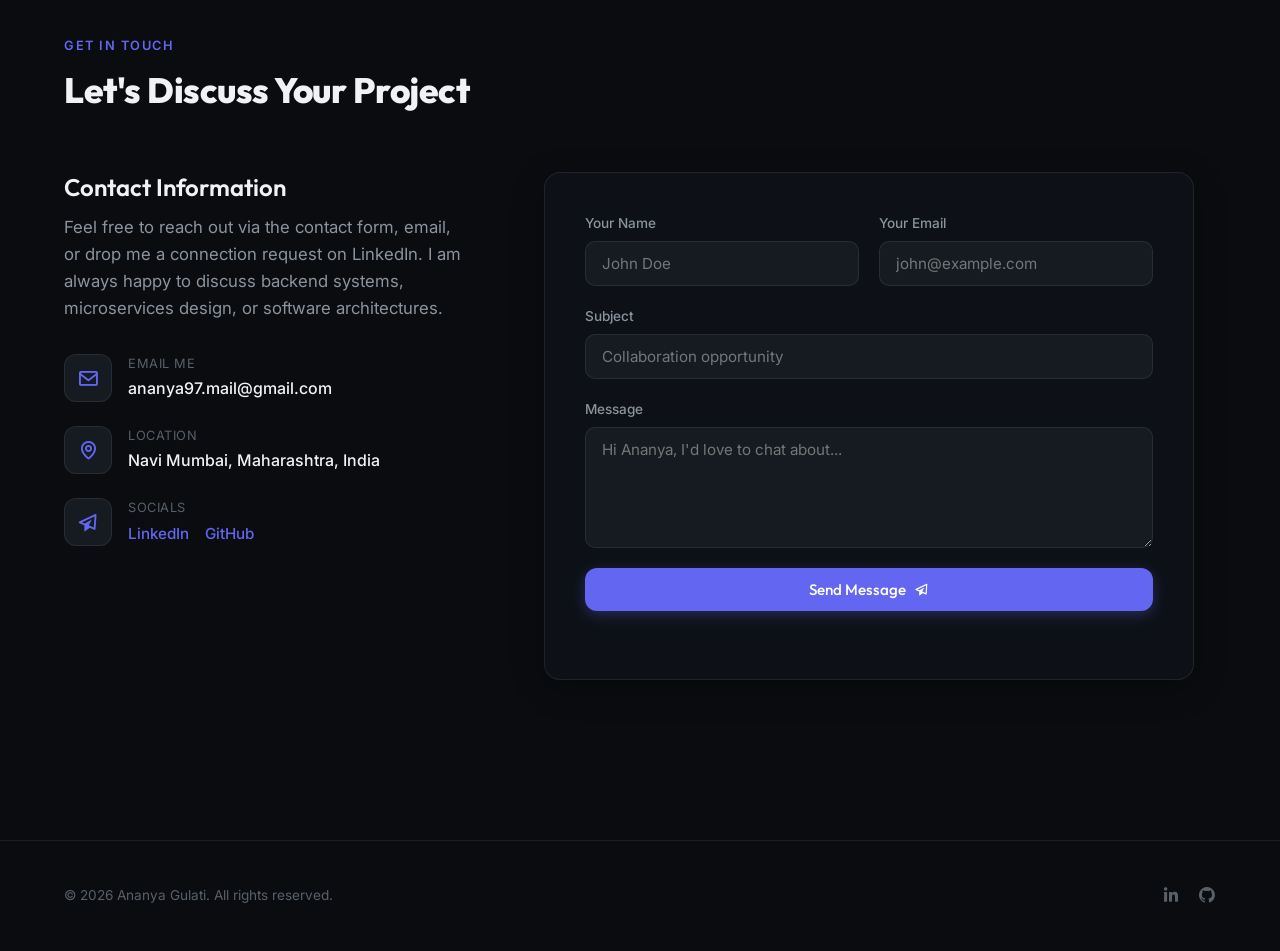
==== commit 4ced5dc2: "Update Time Series project highlights to focus on component design" ====
--- a/index.html
+++ b/index.html
@@ -417,7 +417,7 @@
                             <span class="project-type-badge">Industrial</span>
                             <h3 class="project-title">Time Series Forecasting App</h3>
                             <p class="project-description">
-                                Built for GEP. Facilitates item movement forecasting between buyers and suppliers. Leveraged configurable microservices to handle large volumes of time series data.
+                                Built for GEP. Facilitates item movement forecasting between buyers and suppliers. Designed various core components of a configurable forecasting engine to handle large volumes of time series data.
                             </p>
                             <div class="project-tech">
                                 <span>.NET Core</span>
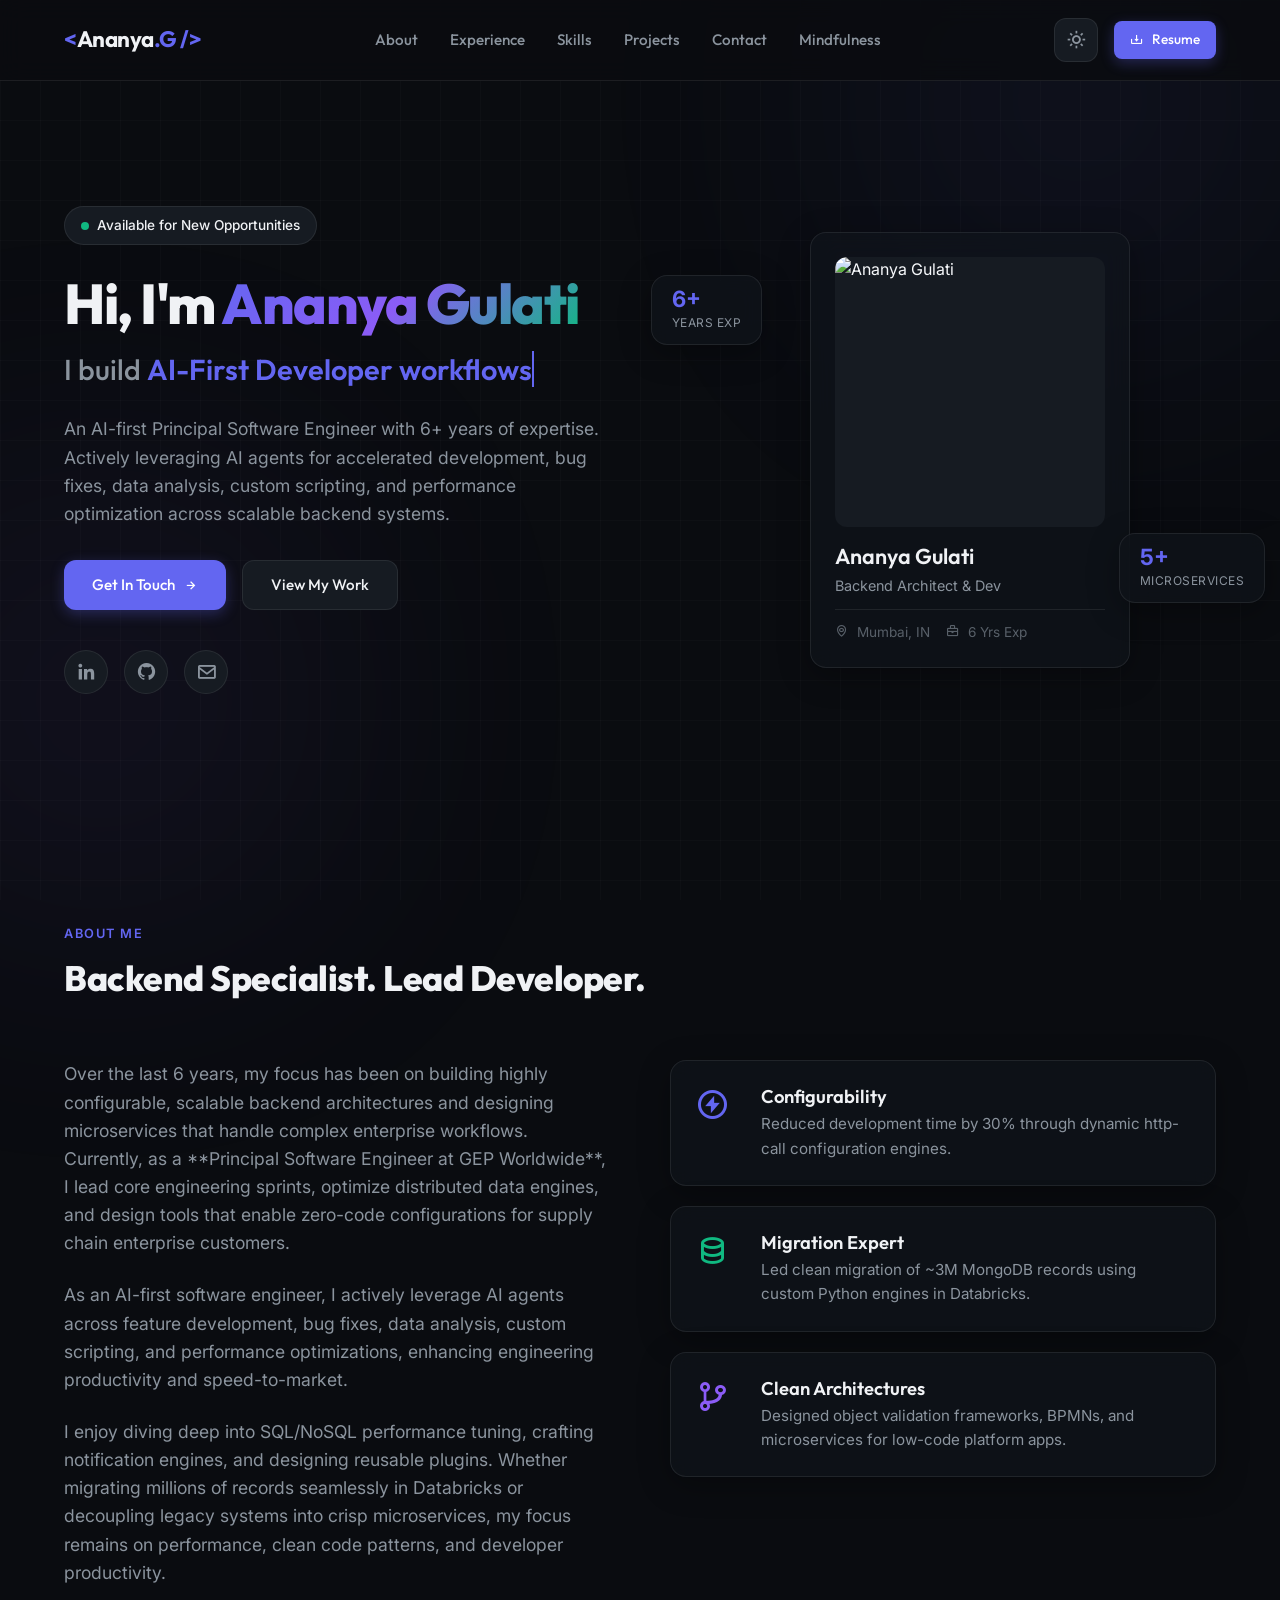
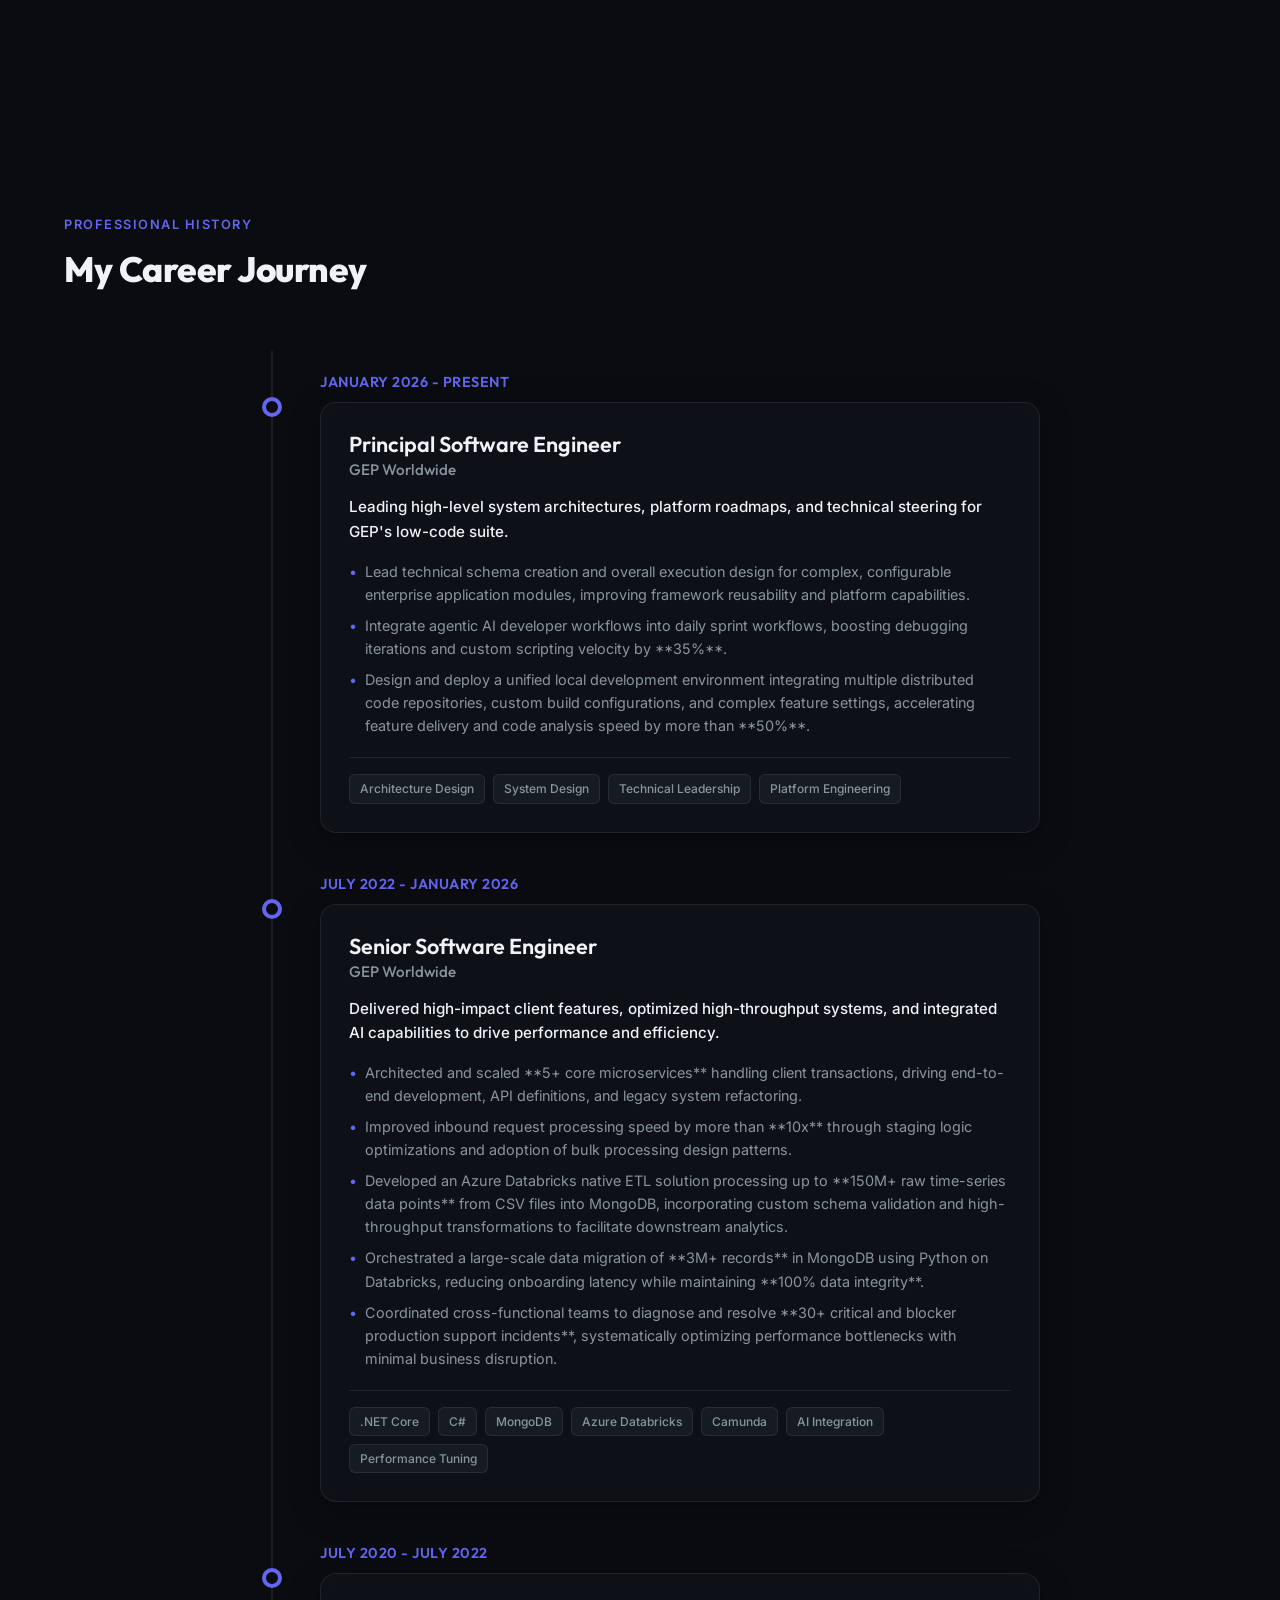
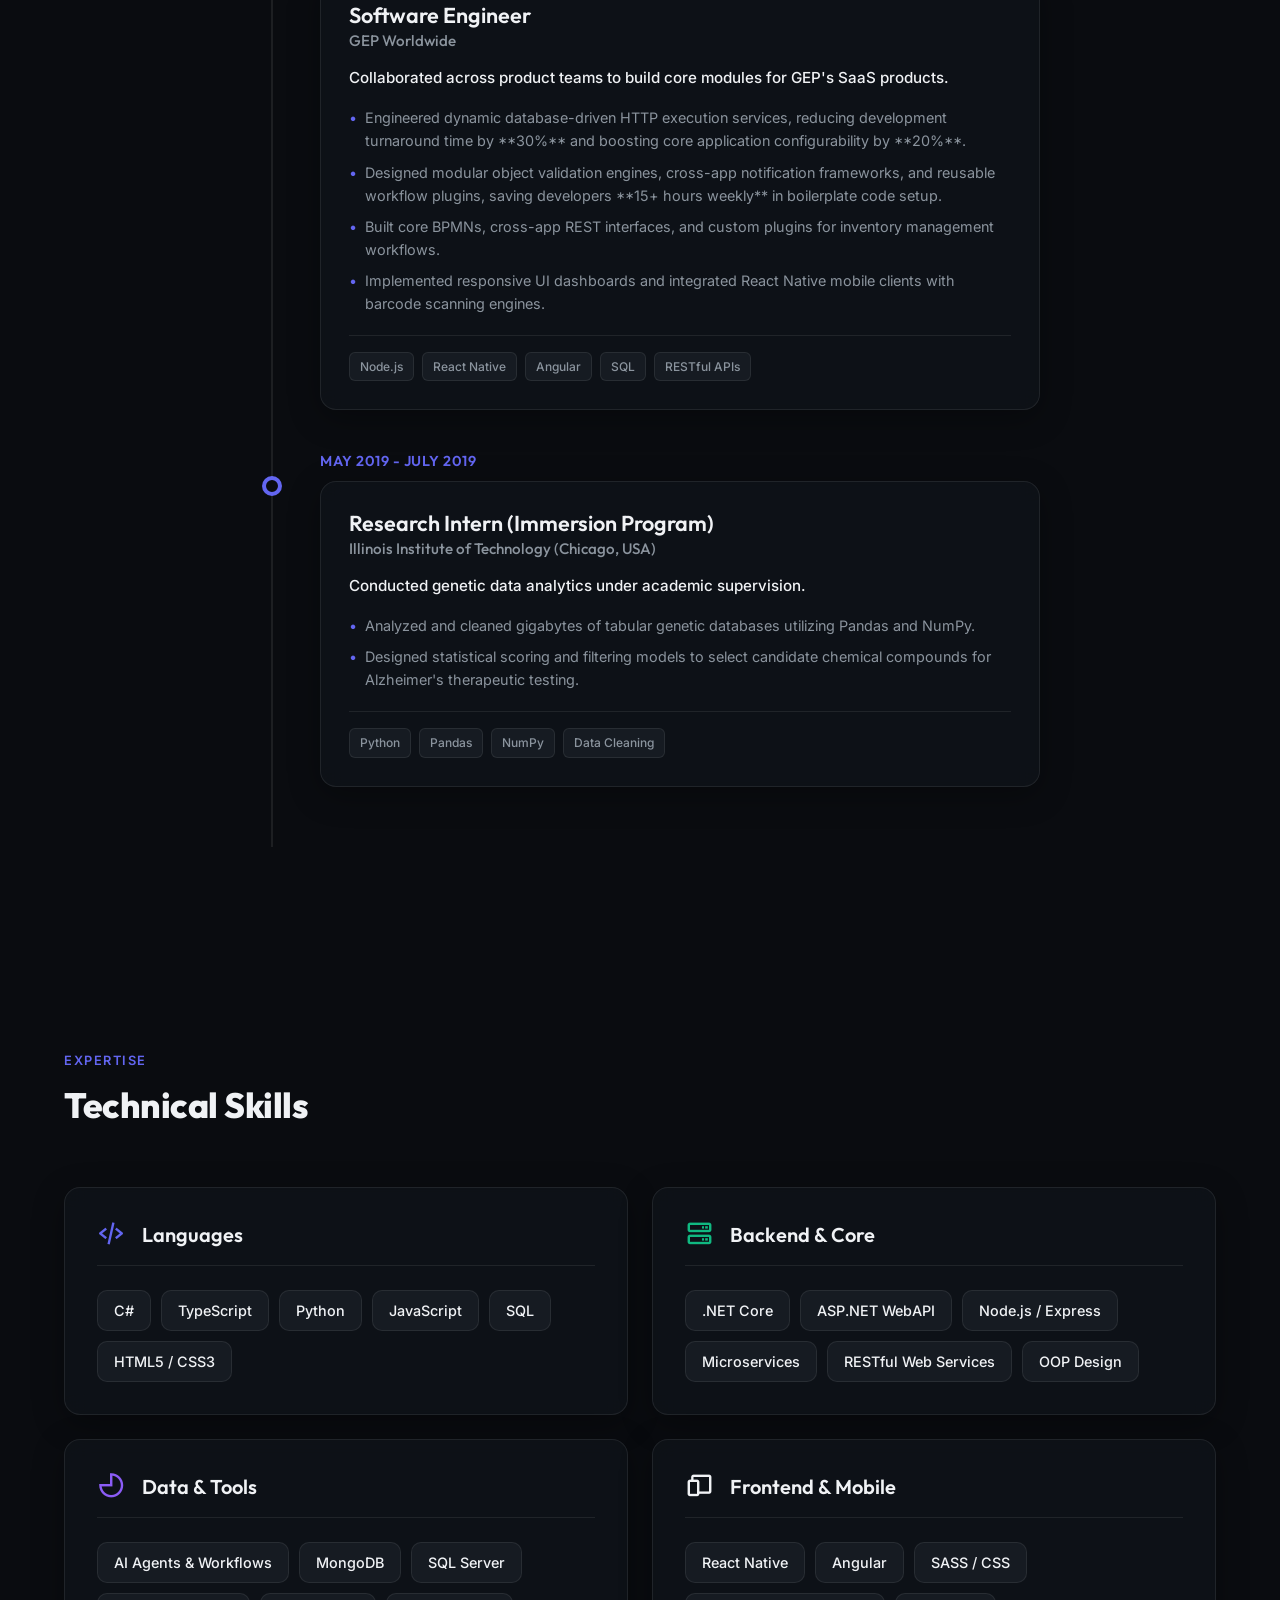
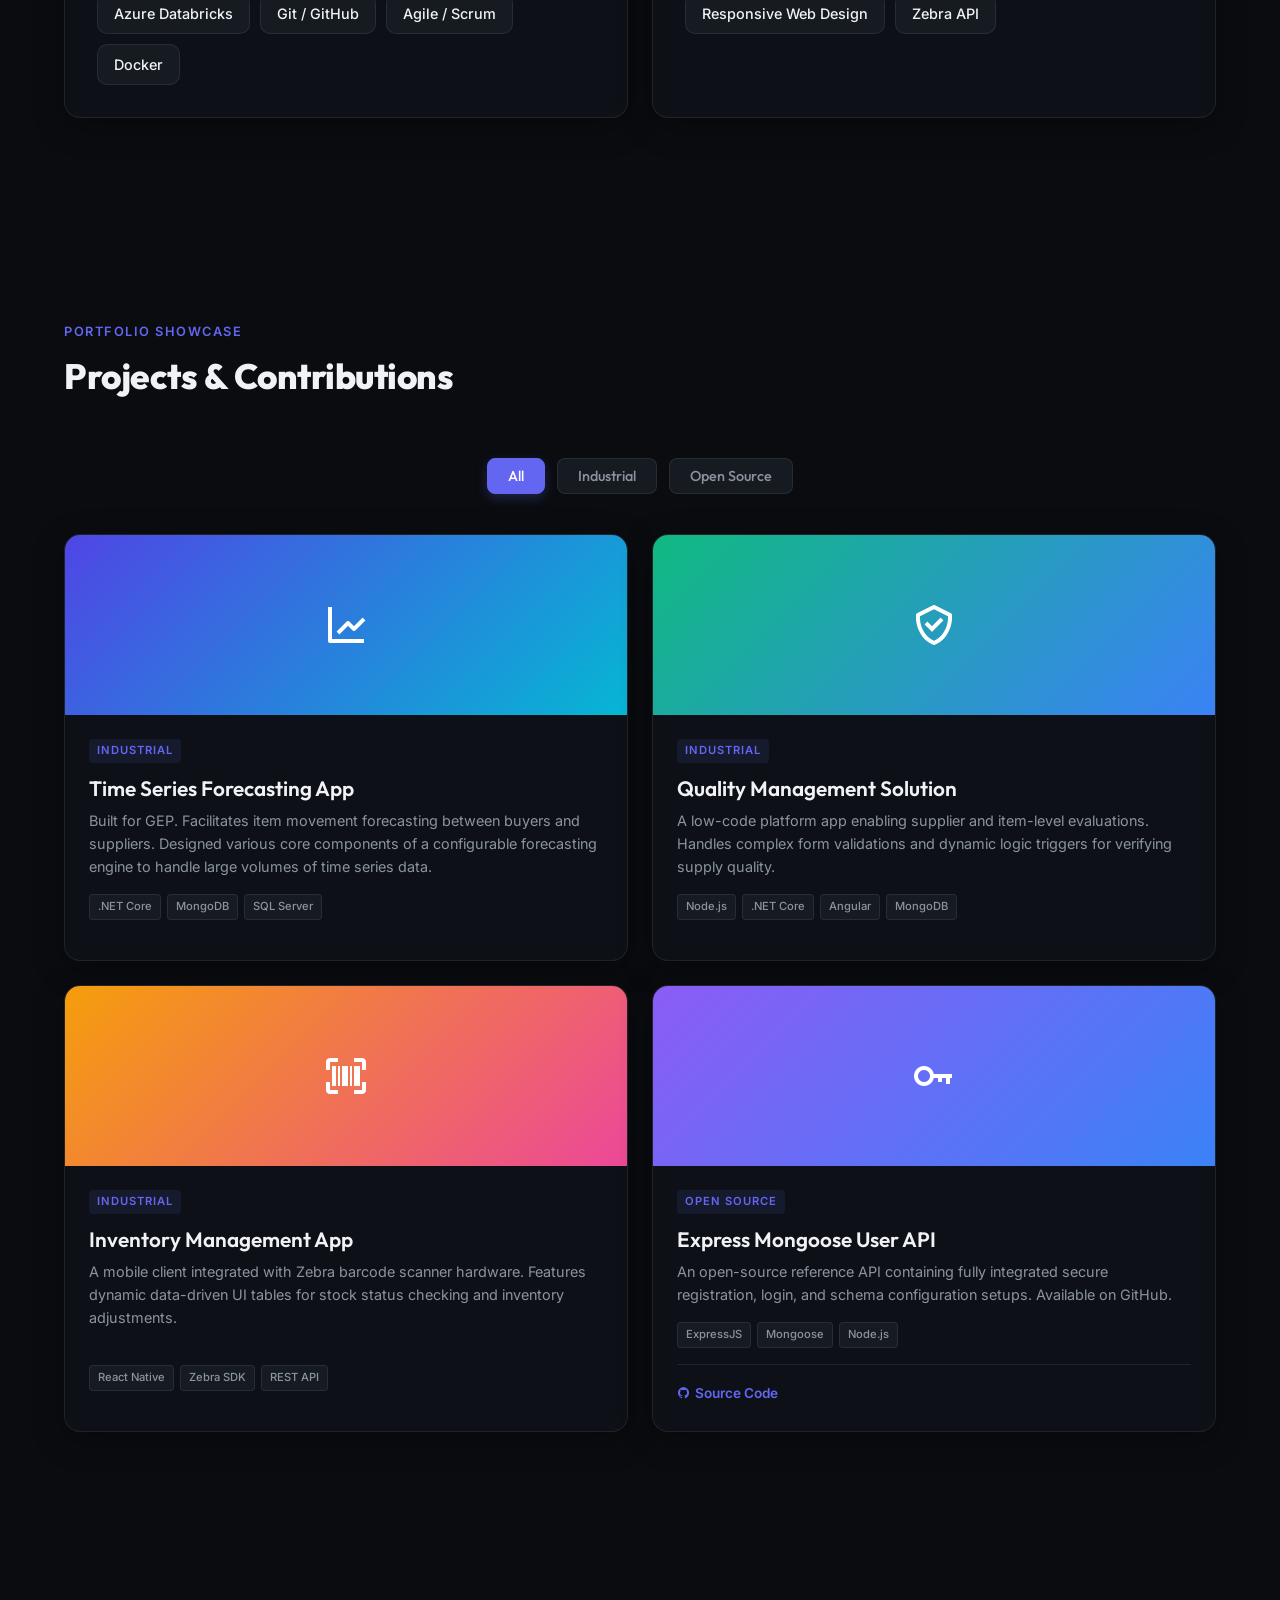
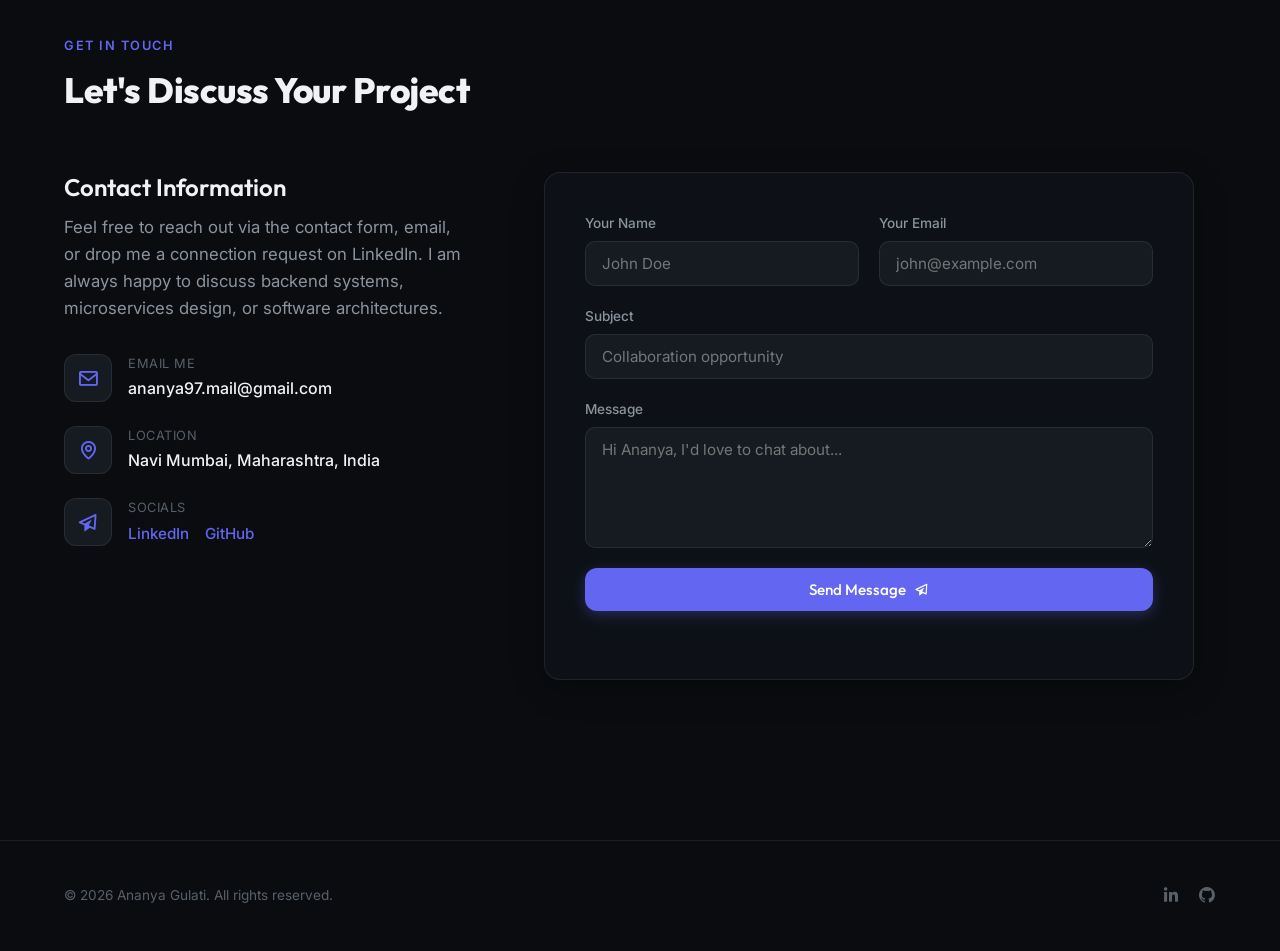
==== commit fb7b88a0: "Add serene wellness and mindfulness subpage (wellness.html) and link in navigation" ====
--- a/index.html
+++ b/index.html
@@ -42,6 +42,7 @@
                 <a href="#skills" class="nav-link">Skills</a>
                 <a href="#projects" class="nav-link">Projects</a>
                 <a href="#contact" class="nav-link">Contact</a>
+                <a href="wellness.html" class="nav-link">Mindfulness</a>
             </nav>
             
             <div class="nav-actions">
@@ -71,6 +72,7 @@
             <a href="#skills" class="drawer-link">Skills</a>
             <a href="#projects" class="drawer-link">Projects</a>
             <a href="#contact" class="drawer-link">Contact</a>
+            <a href="wellness.html" class="drawer-link">Mindfulness</a>
         </nav>
         <div class="drawer-footer">
             <a href="Ananya_Gulati_Resume.pdf" download class="btn btn-primary width-full">
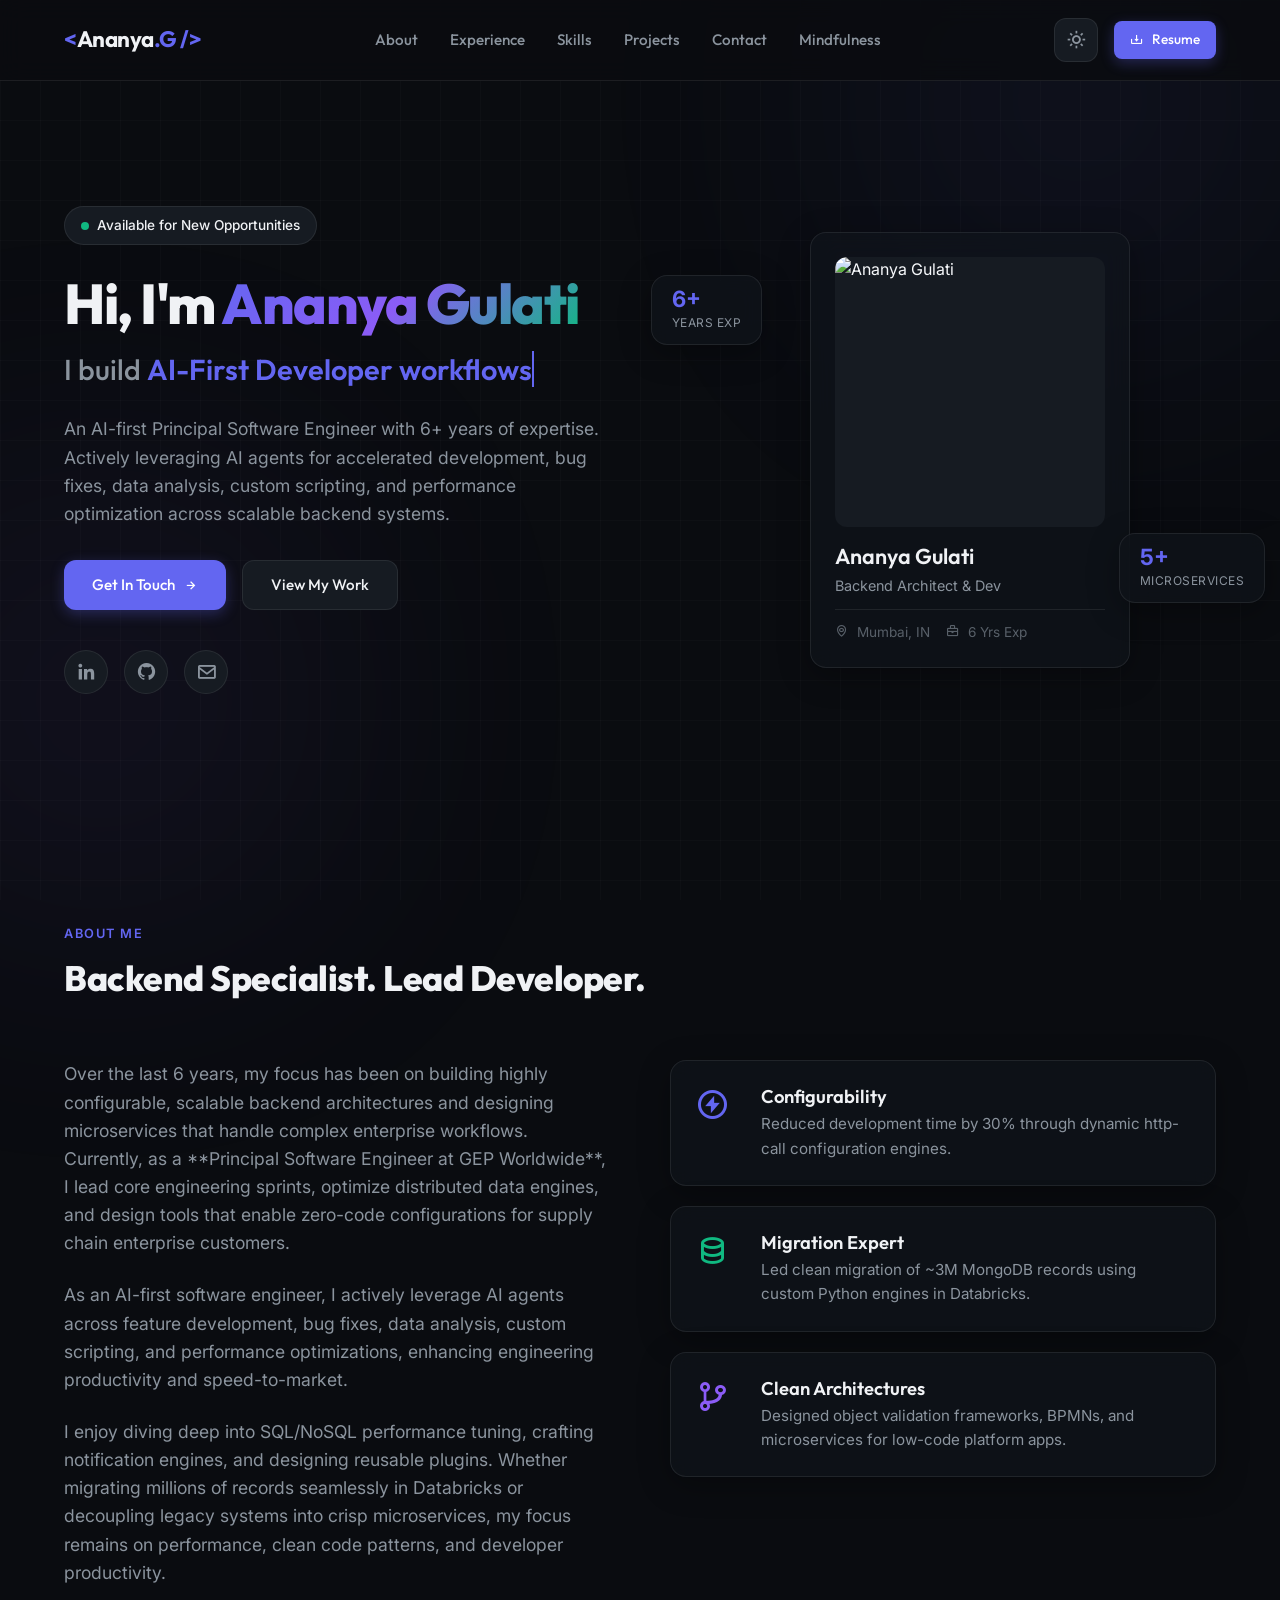
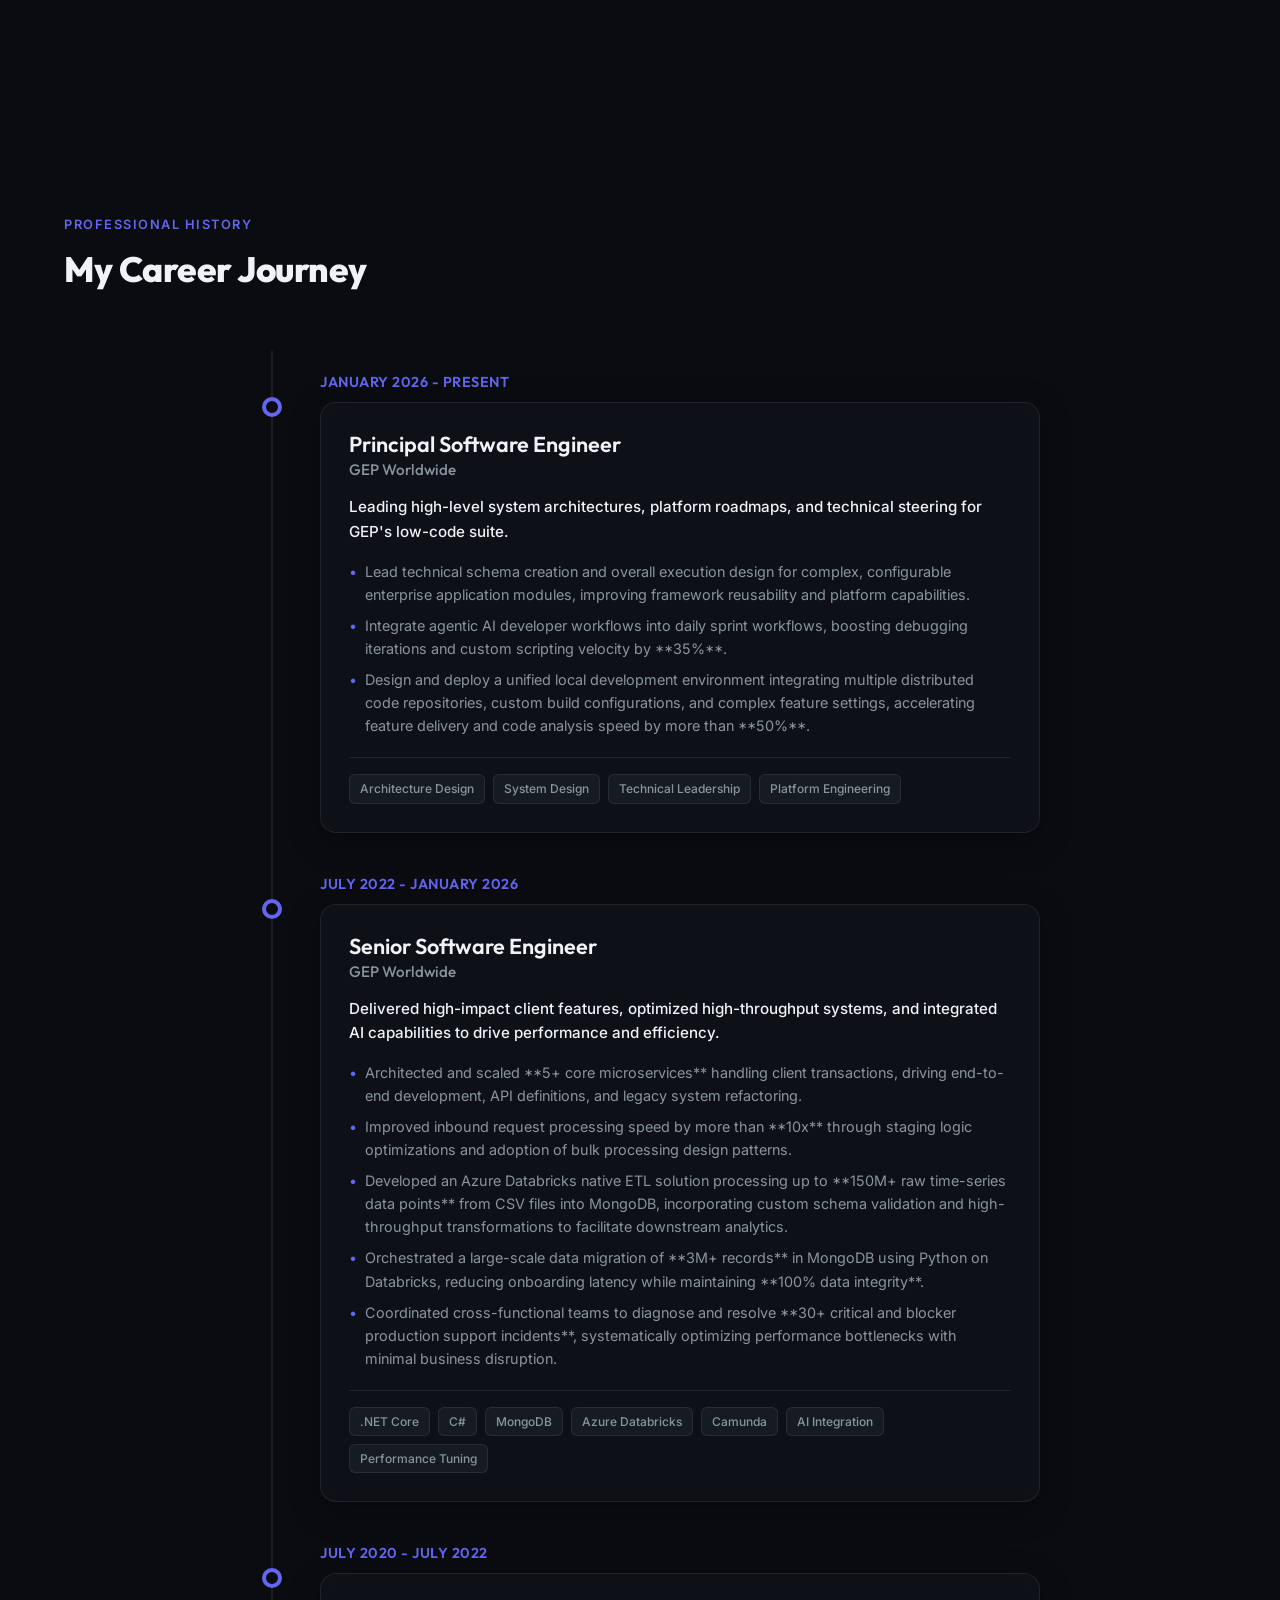
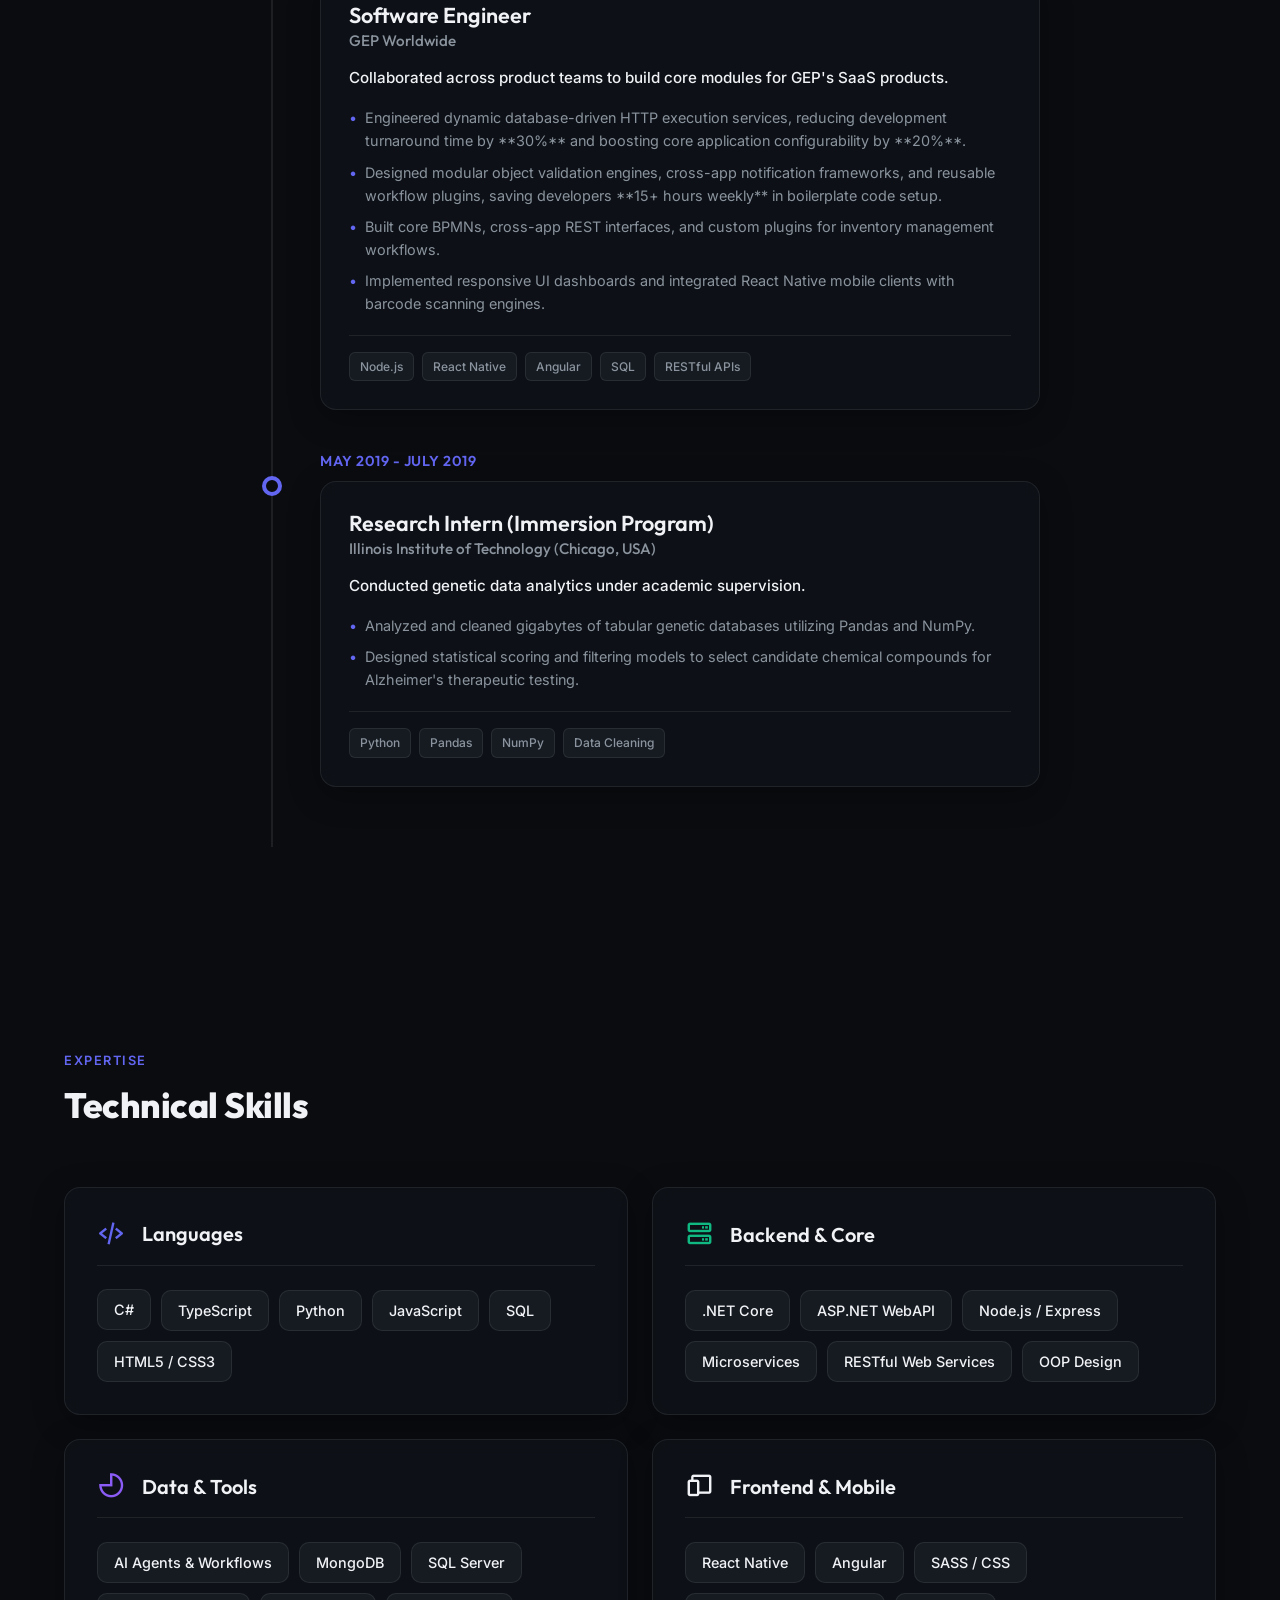
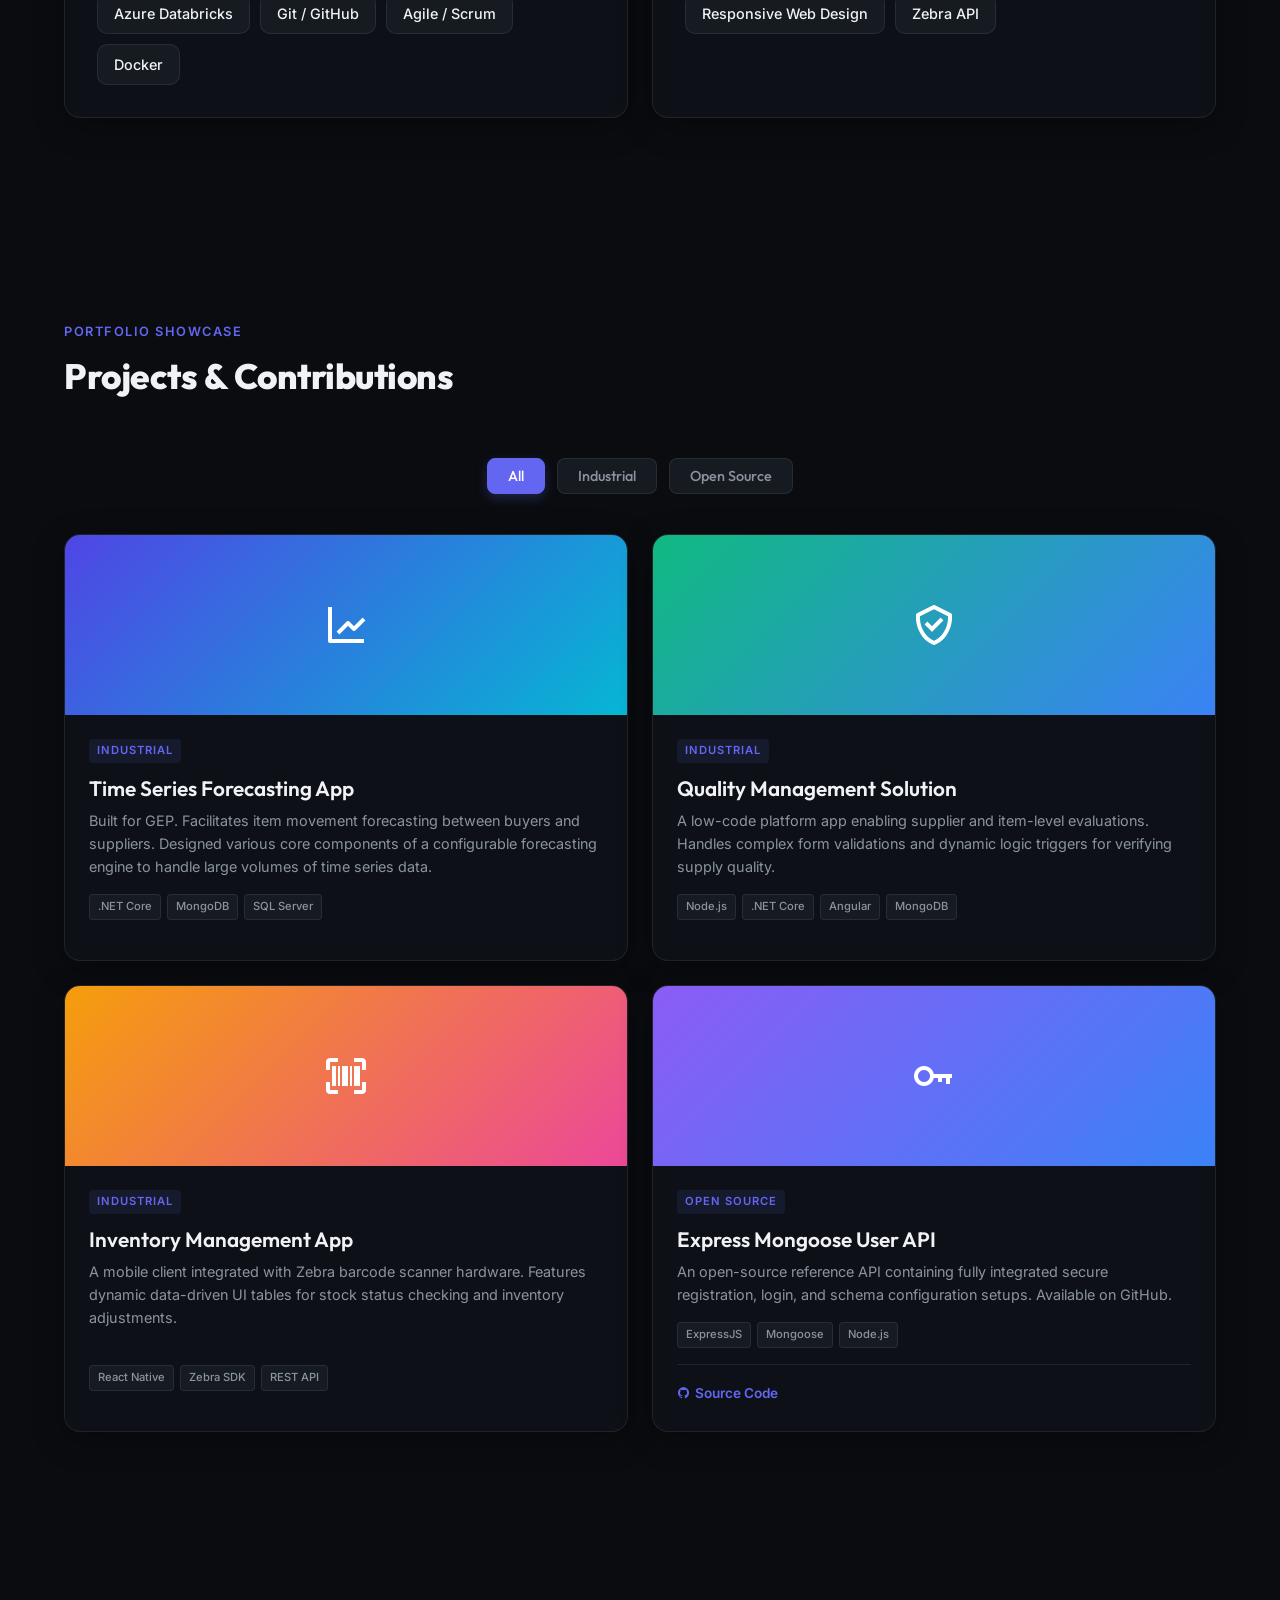
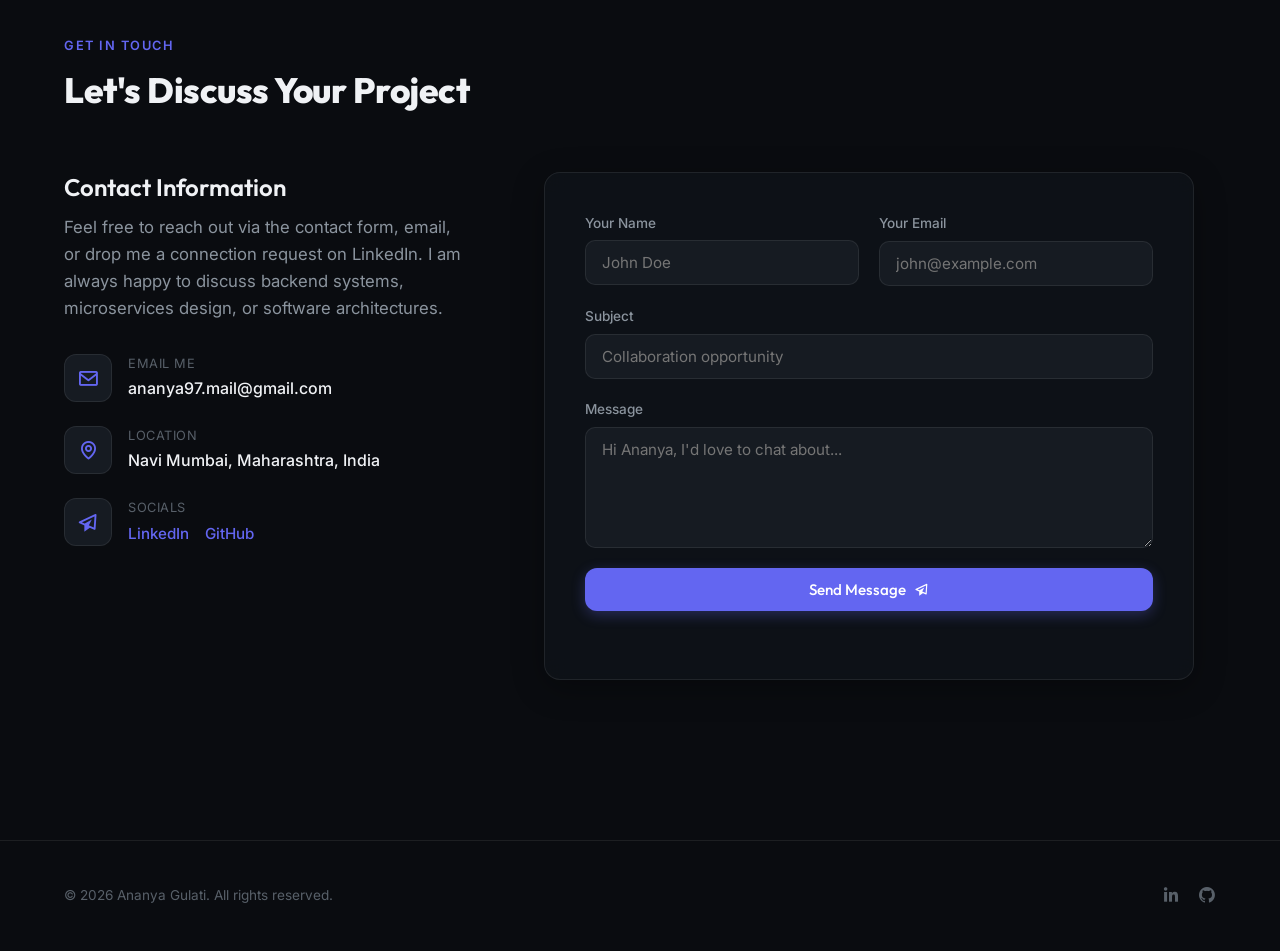
==== commit b3a01b5a: "Add custom favicons (laptop for main portfolio, lotus for wellness subpage)" ====
--- a/index.html
+++ b/index.html
@@ -5,6 +5,7 @@
     <meta name="viewport" content="width=device-width, initial-scale=1.0">
     <meta name="description" content="Ananya Gulati - AI-First Principal Software Engineer specializing in backend systems, microservices, and architectural design. 6+ years of experience.">
     <title>Ananya Gulati | AI-First Principal Software Engineer</title>
+    <link rel="icon" href="data:image/svg+xml,<svg xmlns=%22http://www.w3.org/2000/svg%22 viewBox=%220 0 100 100%22><text y=%22.9em%22 font-size=%2290%22>💻</text></svg>">
     
     <!-- Typography & Icons -->
     <link rel="preconnect" href="https://fonts.googleapis.com">
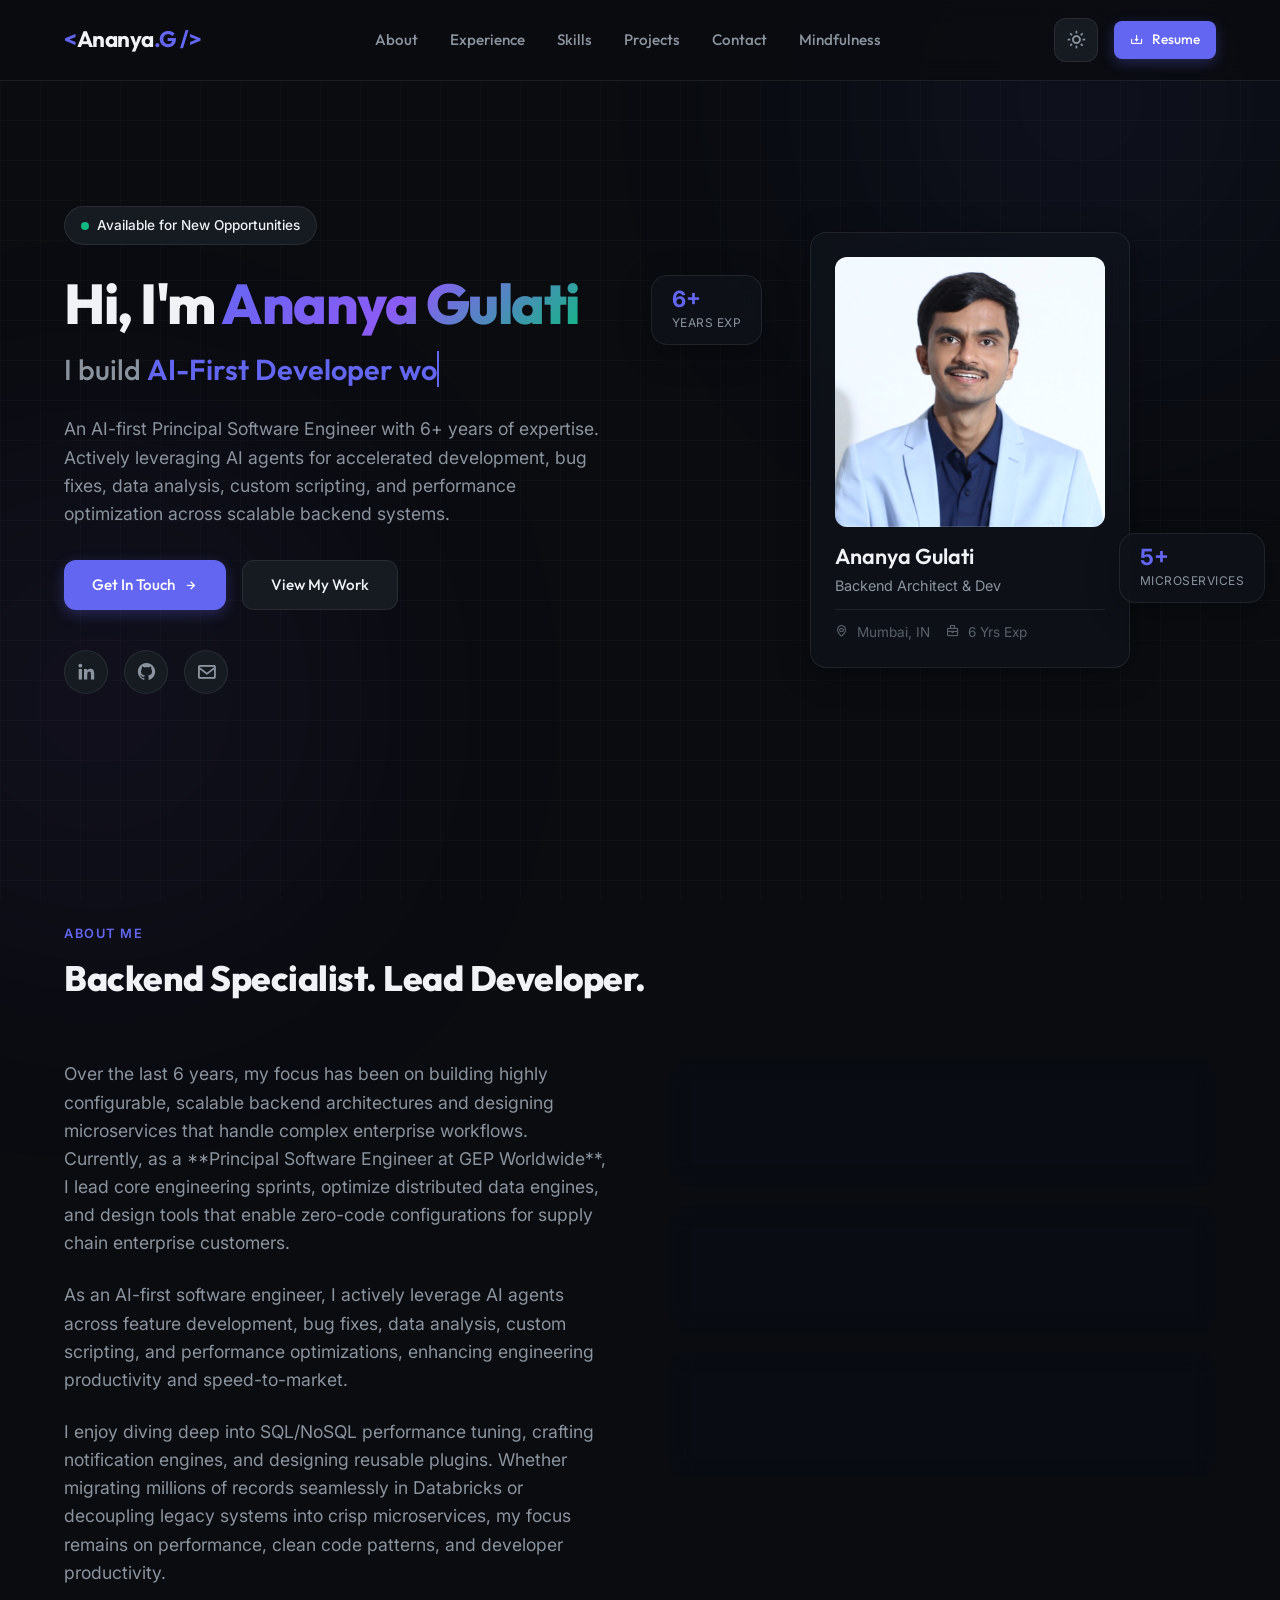
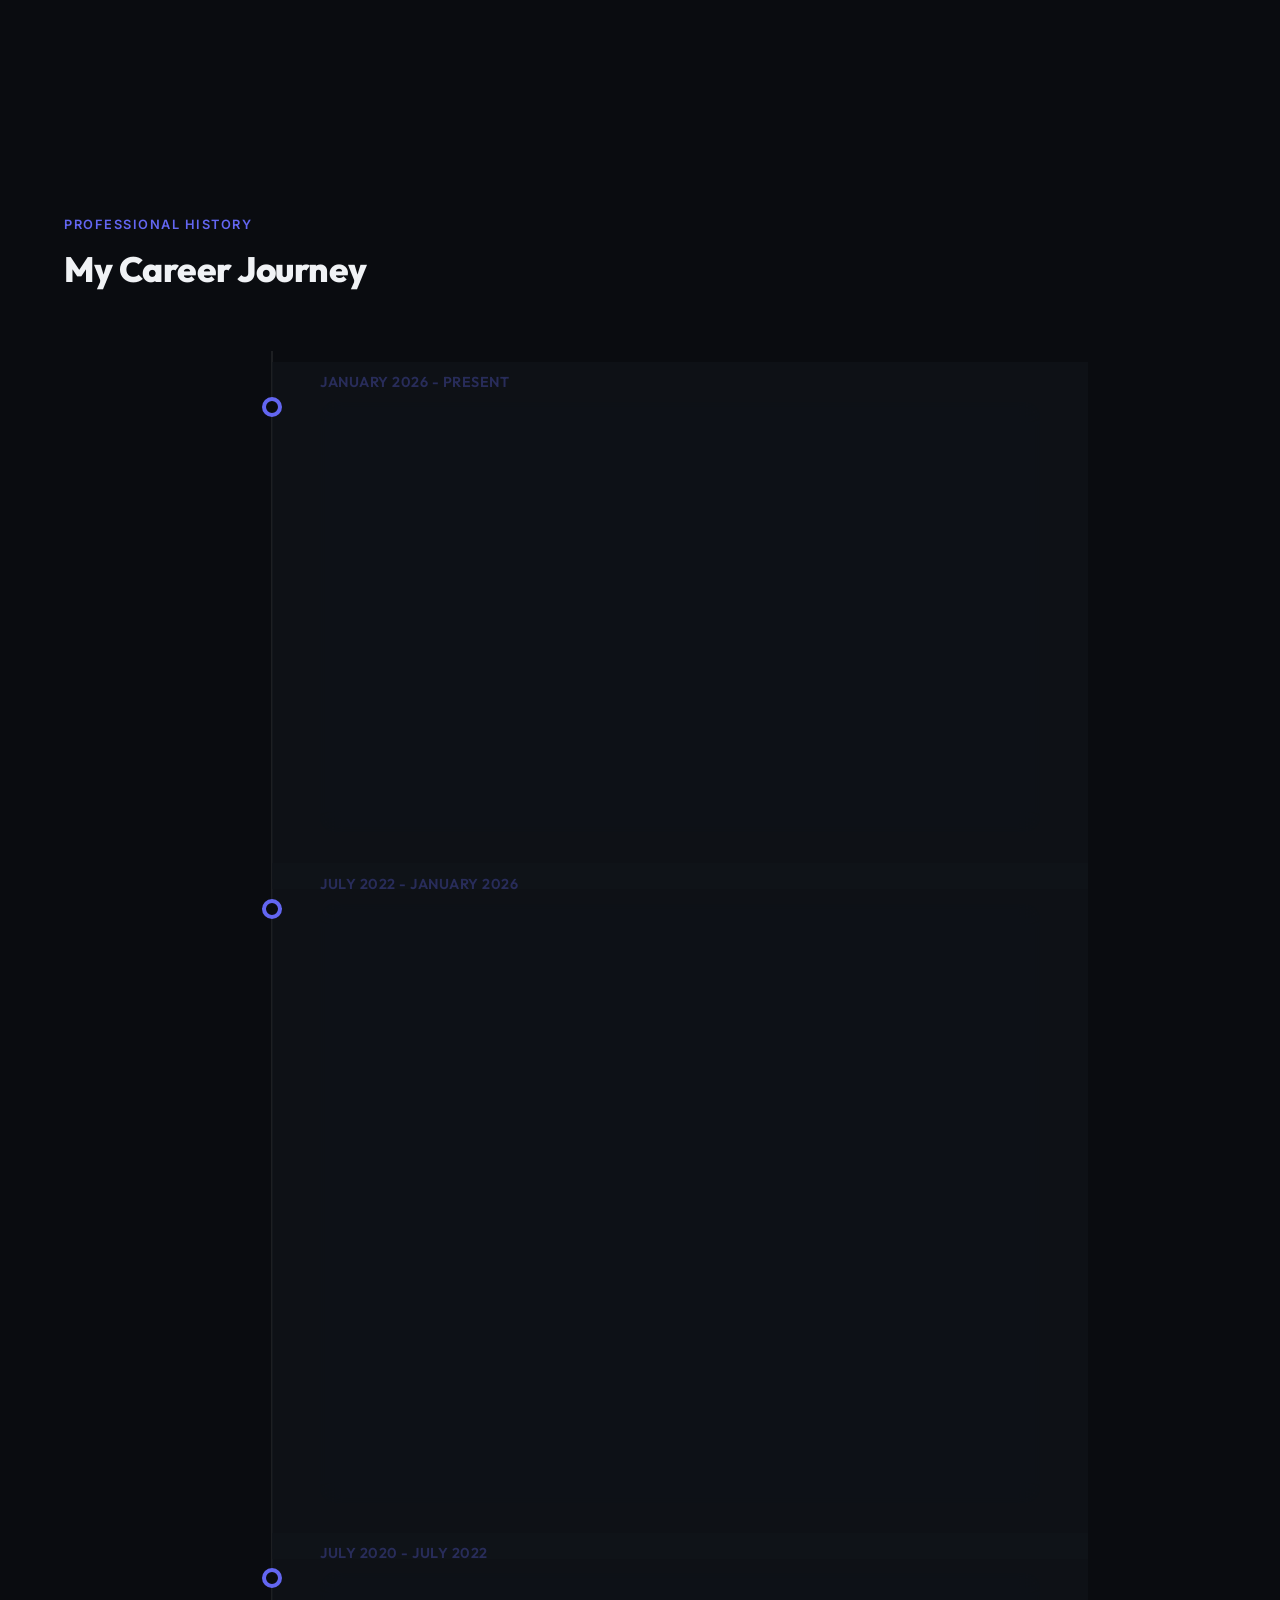
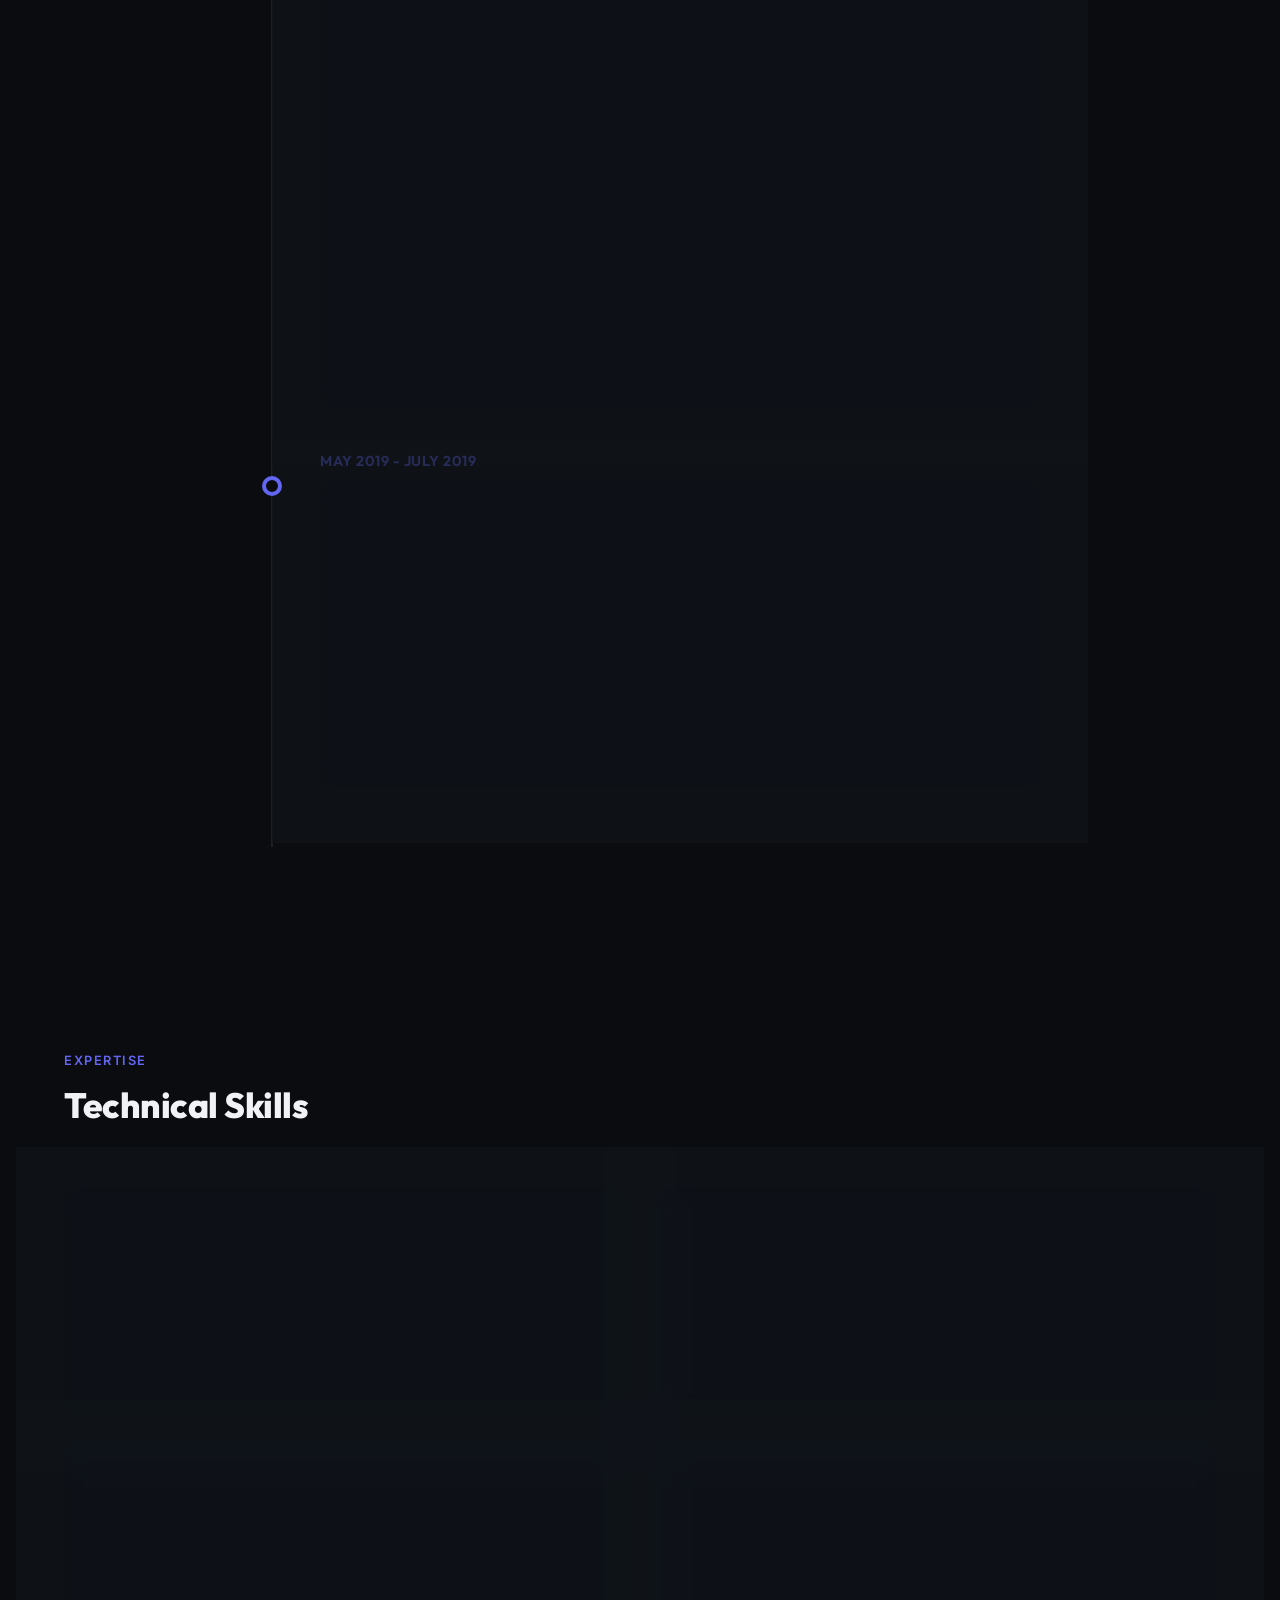
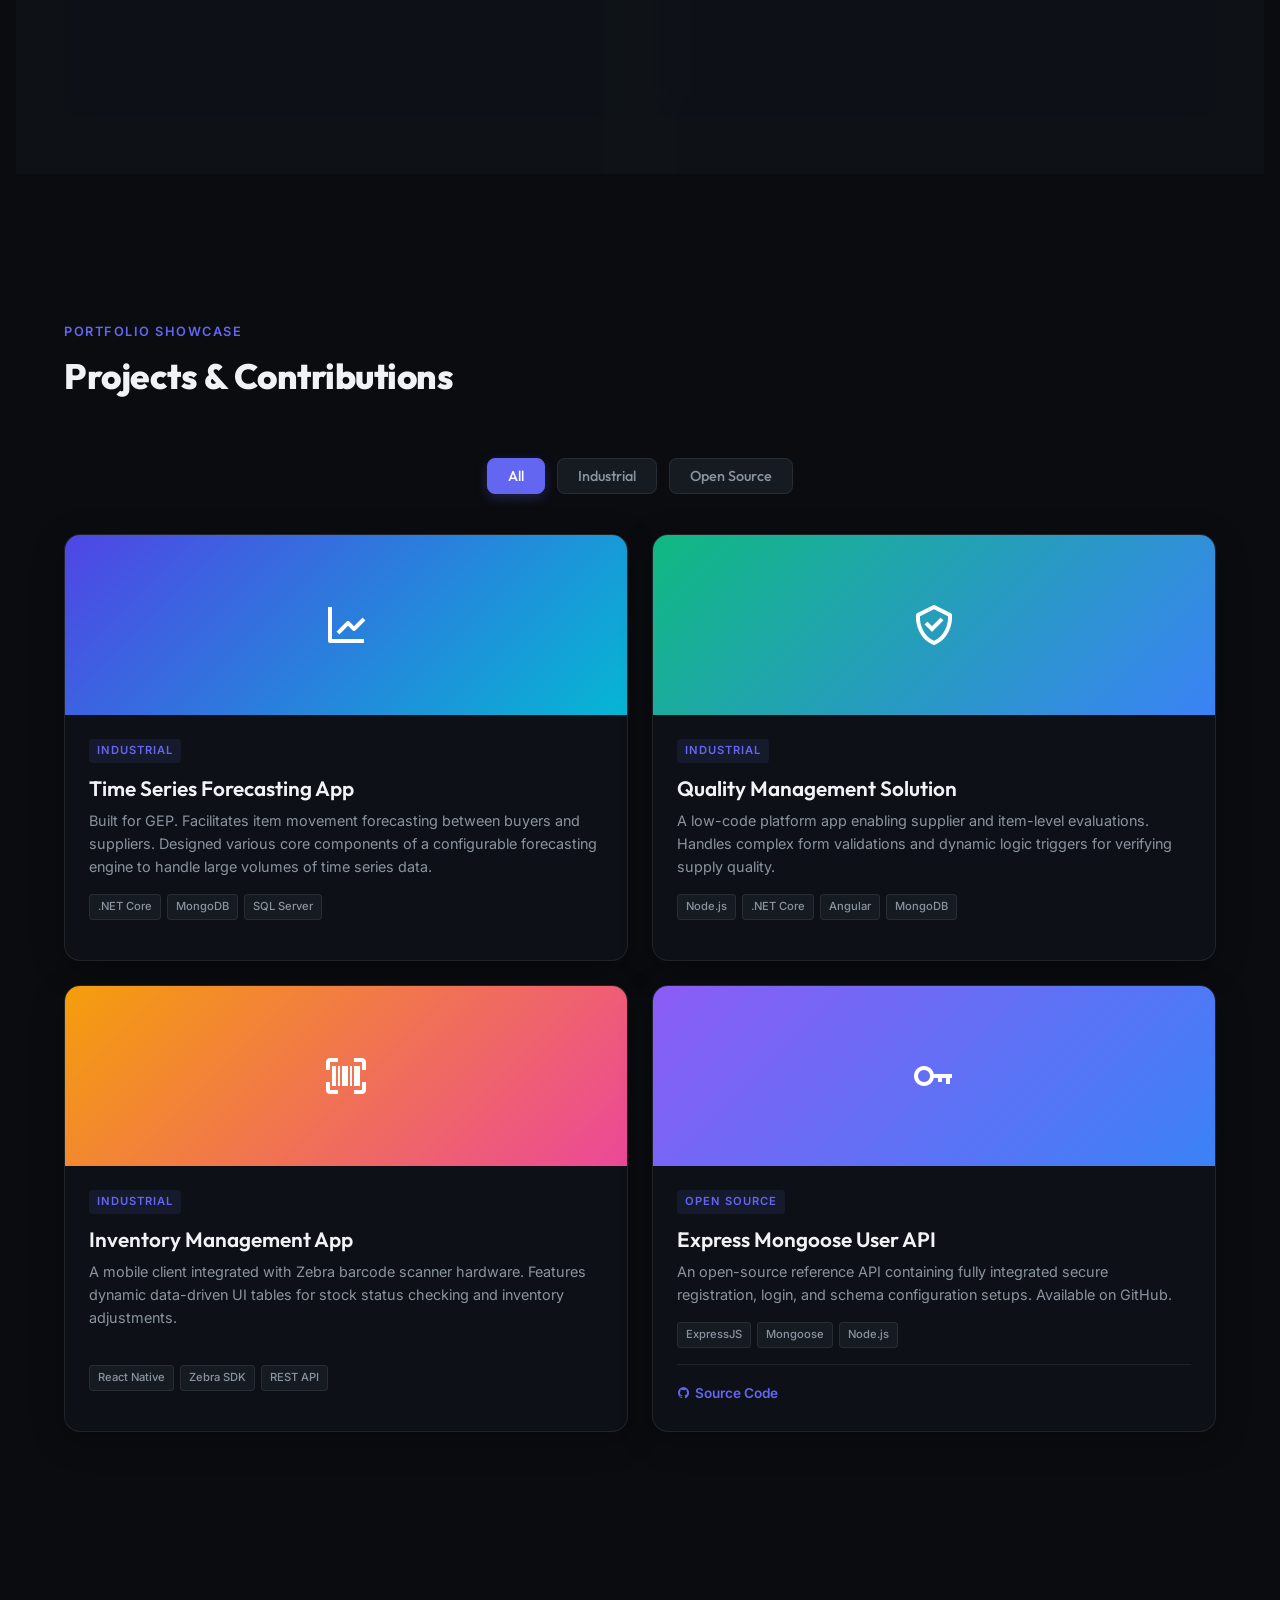
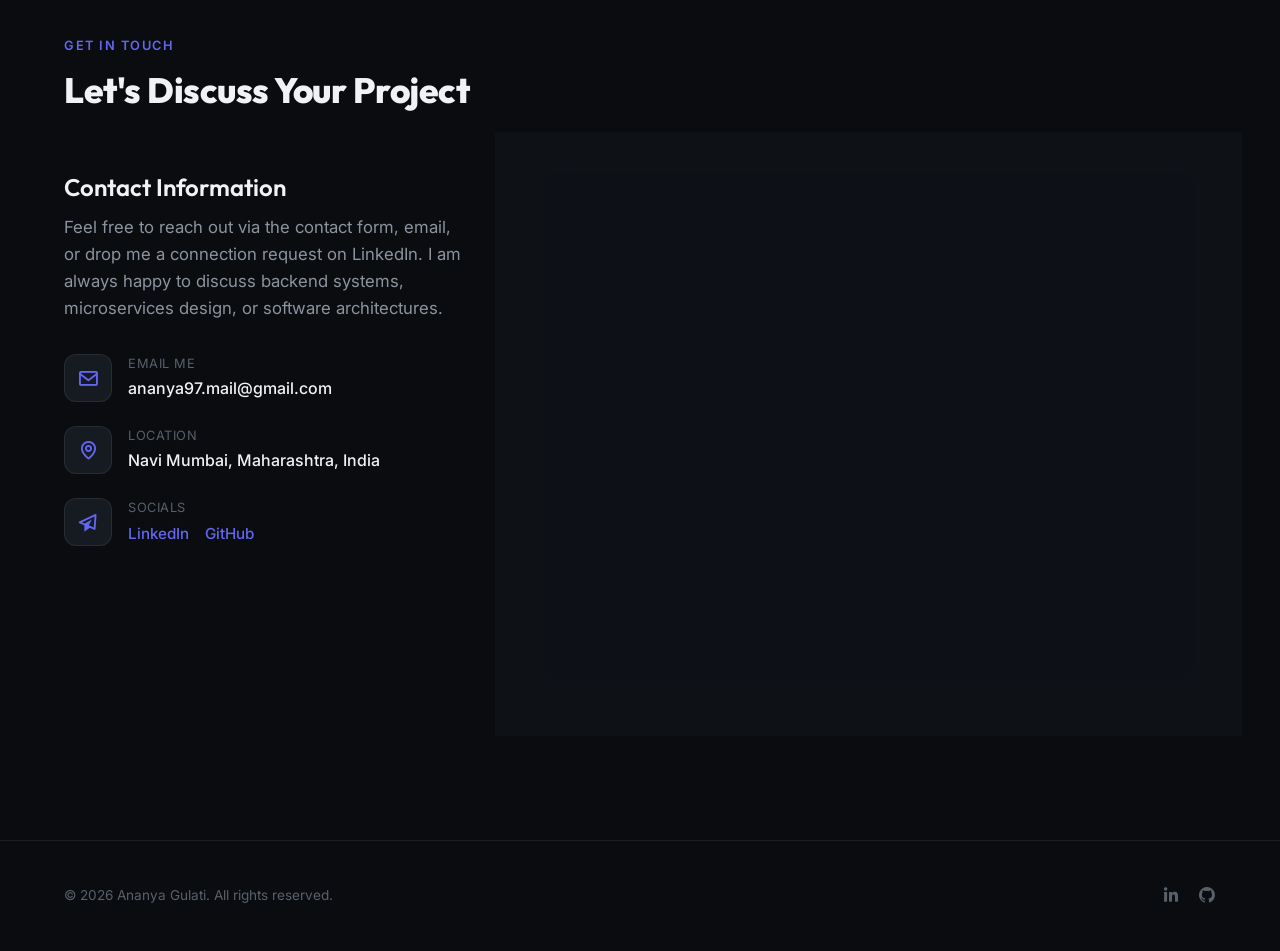
==== commit e48ed6e7: "Update avatar image to the light blue jacket profile photo on both main page and wellness page" ====
--- a/index.html
+++ b/index.html
@@ -125,7 +125,7 @@
                     <div class="avatar-card glass-panel">
                         <div class="card-glow"></div>
                         <div class="avatar-container">
-                            <img src="https://avatars.githubusercontent.com/u/18749212?v=4" alt="Ananya Gulati" class="avatar-img">
+                            <img src="profile.png" alt="Ananya Gulati" class="avatar-img">
                         </div>
                         <div class="card-info">
                             <h3 class="card-name">Ananya Gulati</h3>
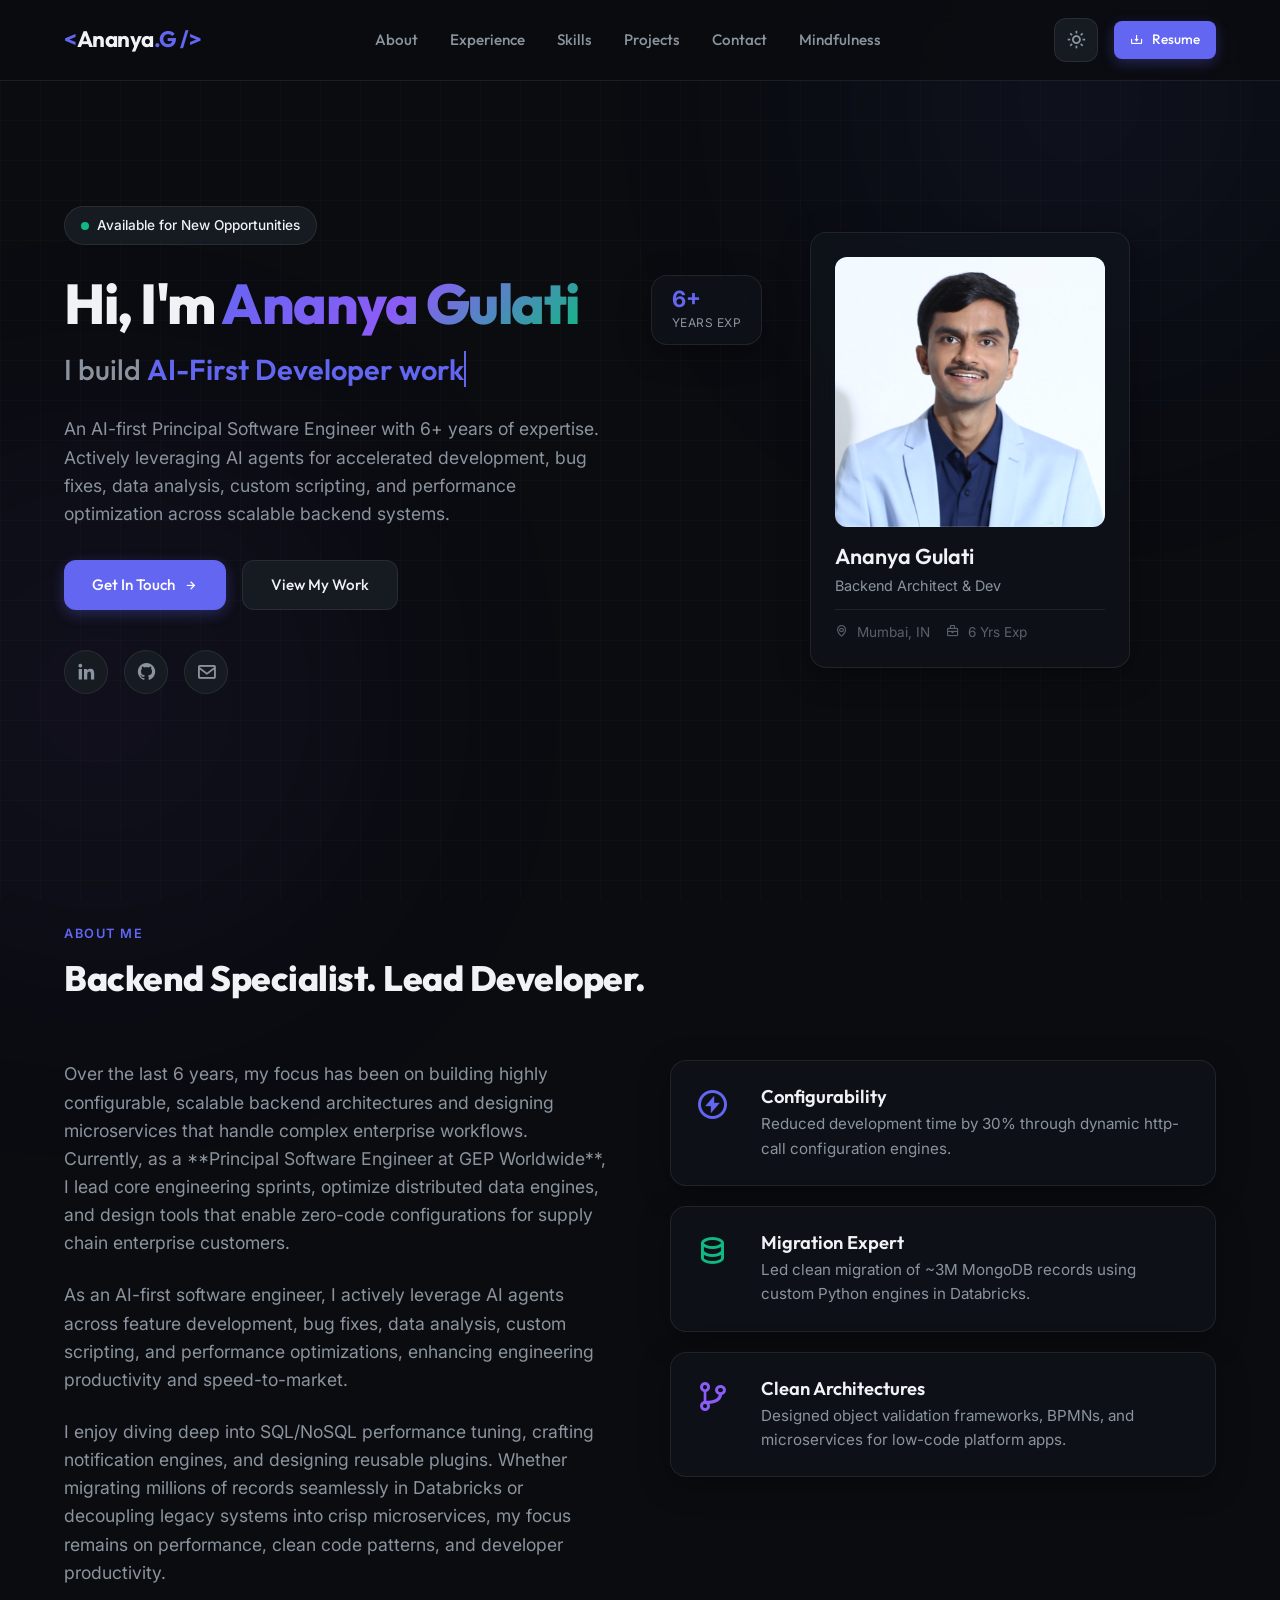
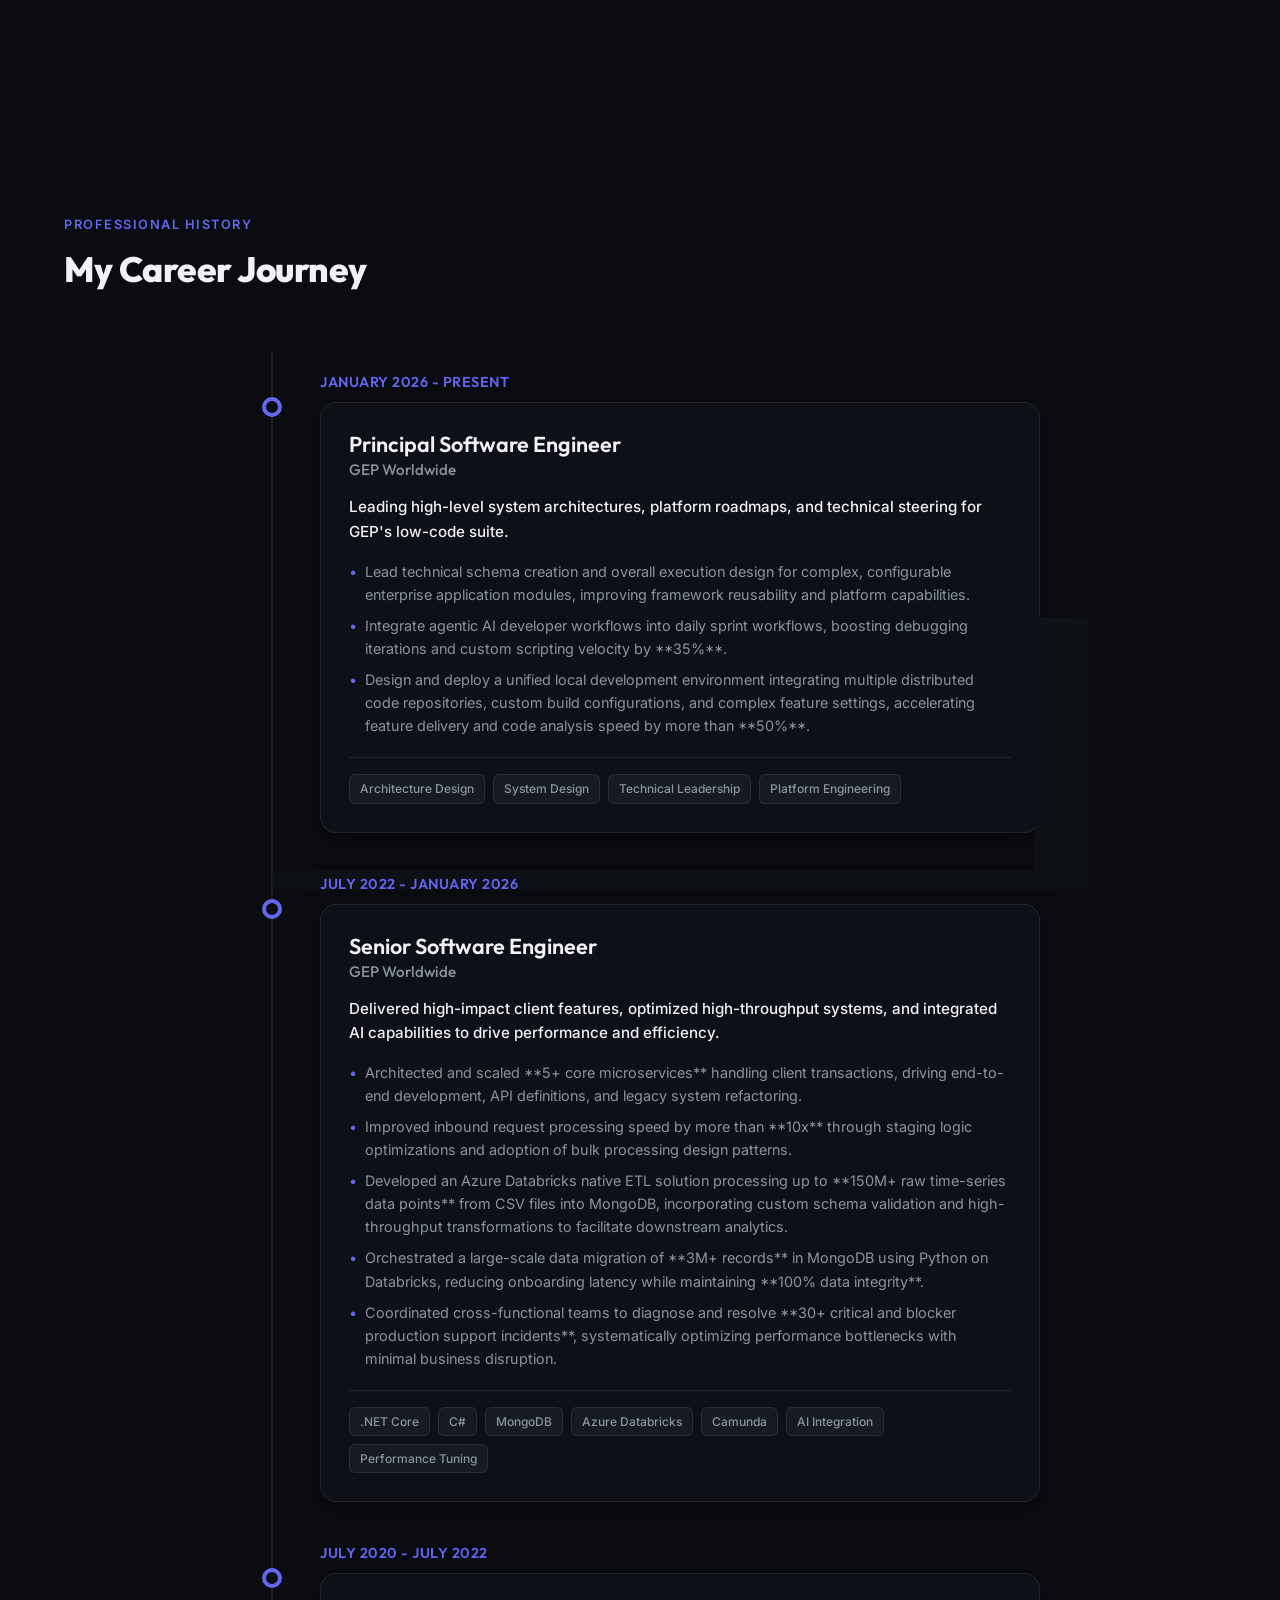
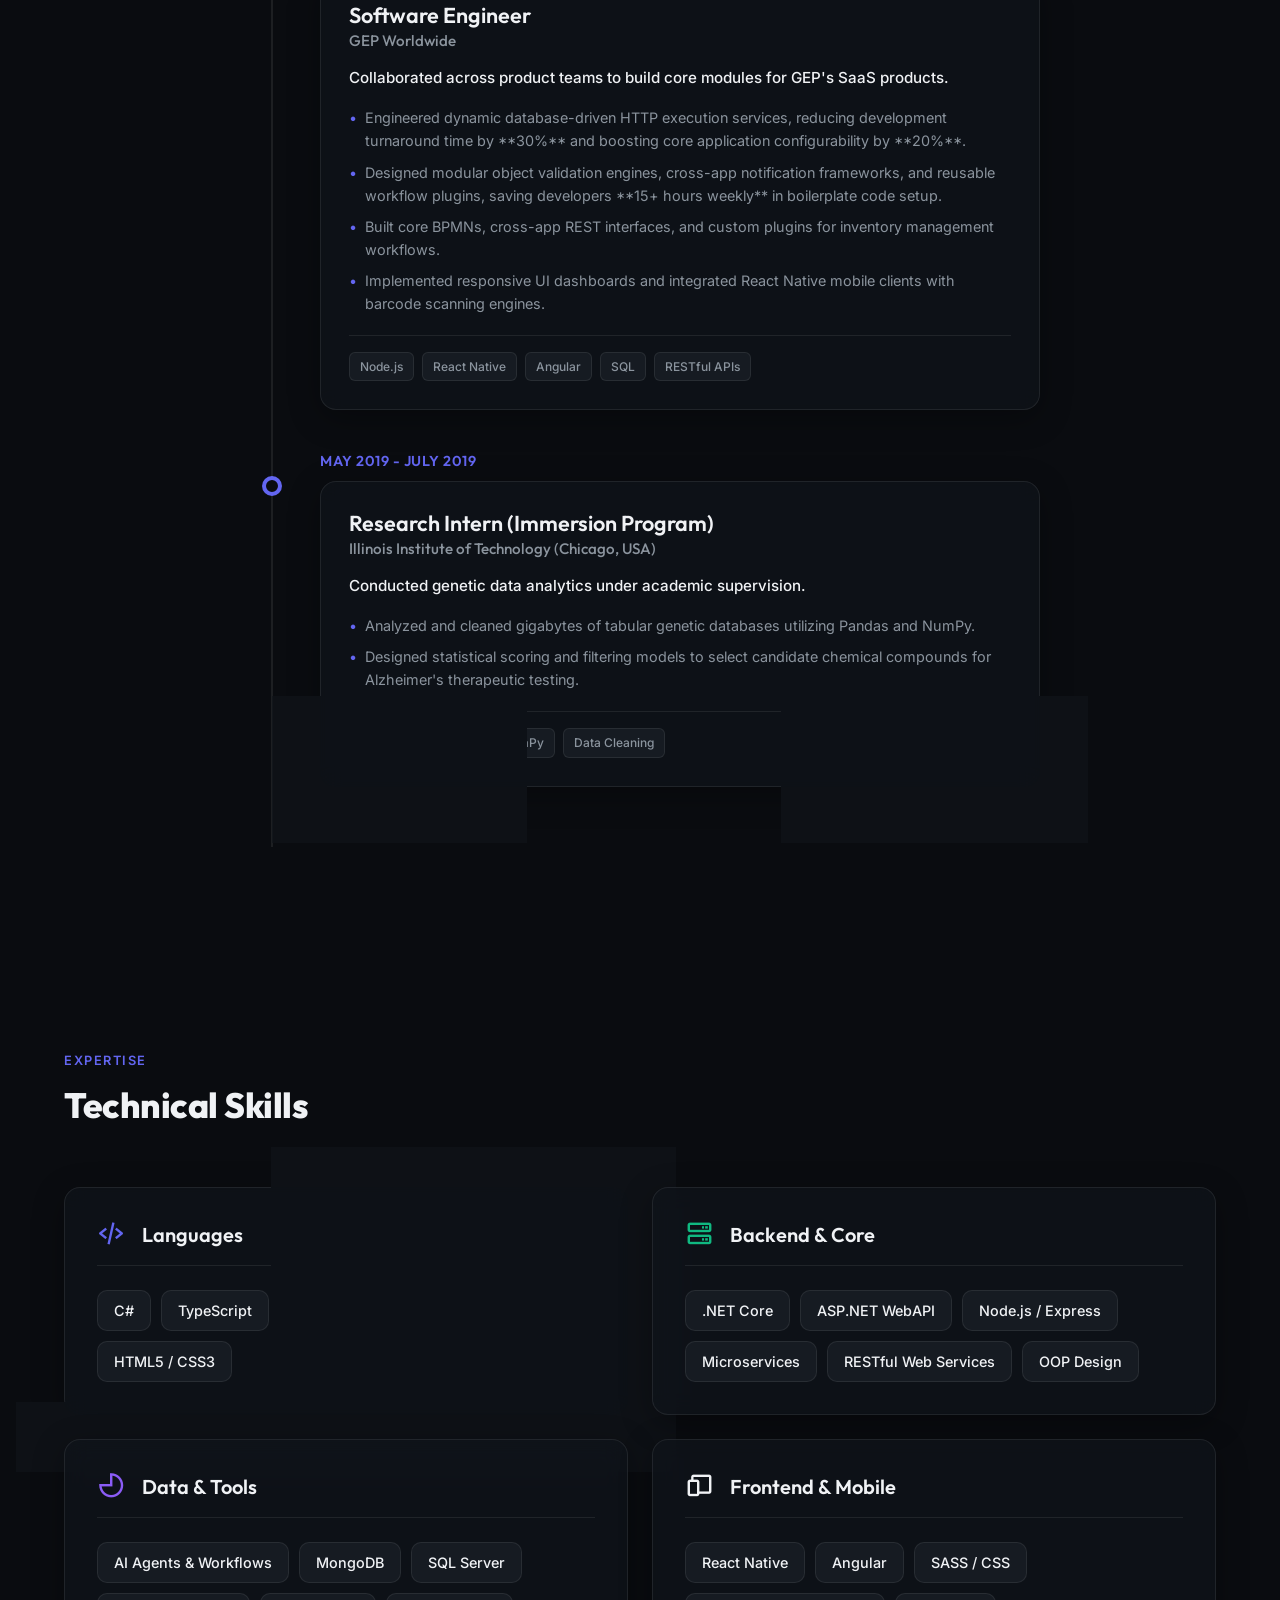
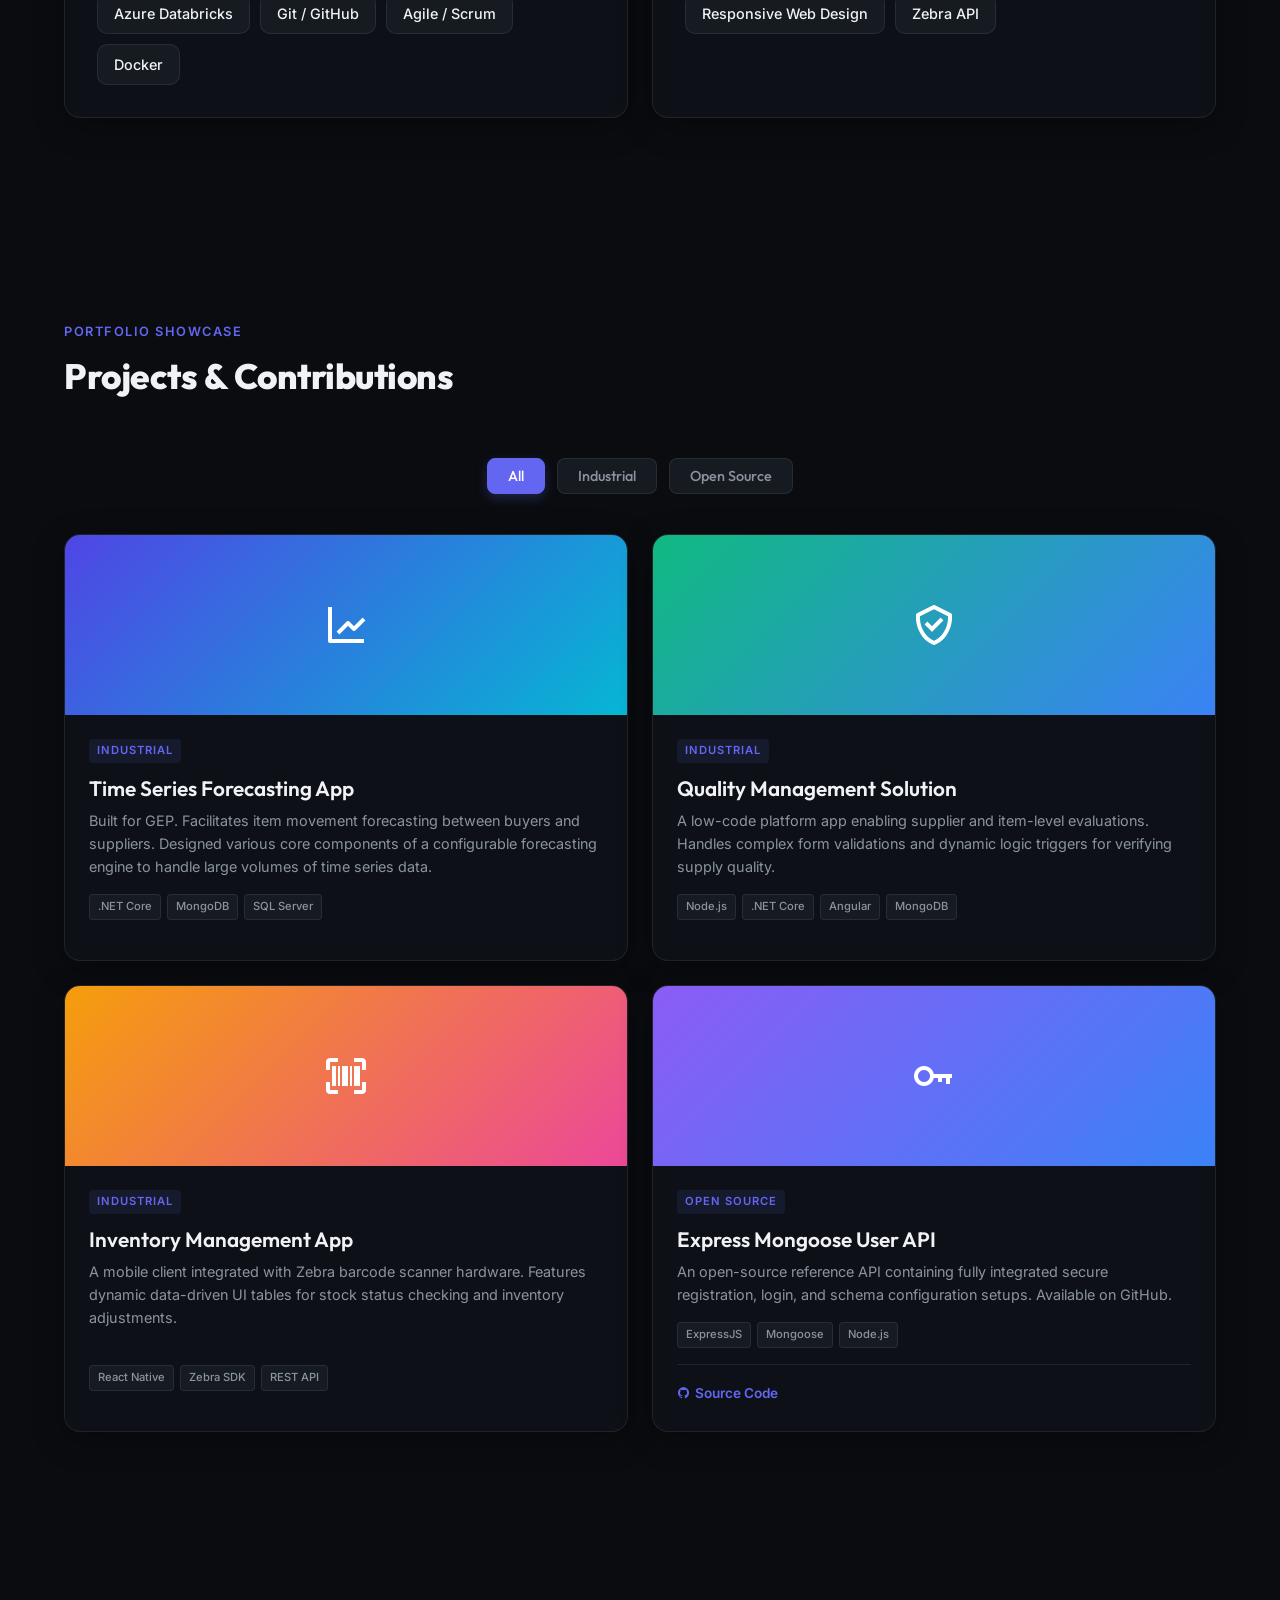
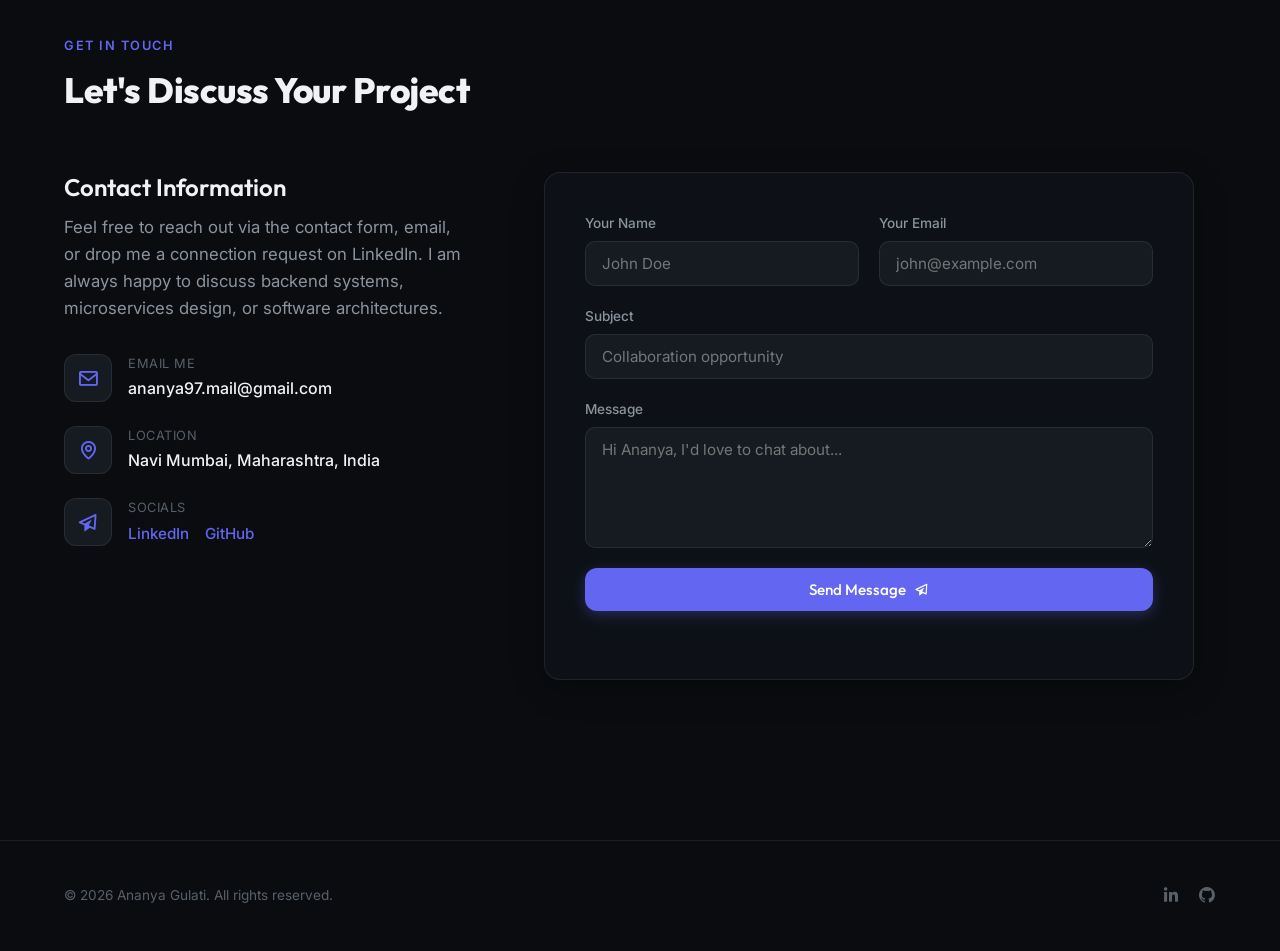
==== commit 8fada9c8: "Remove 5+ Microservices stat badge overlay from hero section" ====
--- a/index.html
+++ b/index.html
@@ -141,10 +141,6 @@
                         <span class="stat-number">6+</span>
                         <span class="stat-label">Years Exp</span>
                     </div>
-                    <div class="stat-badge stat-2 glass-panel">
-                        <span class="stat-number">5+</span>
-                        <span class="stat-label">Microservices</span>
-                    </div>
                 </div>
             </div>
         </section>
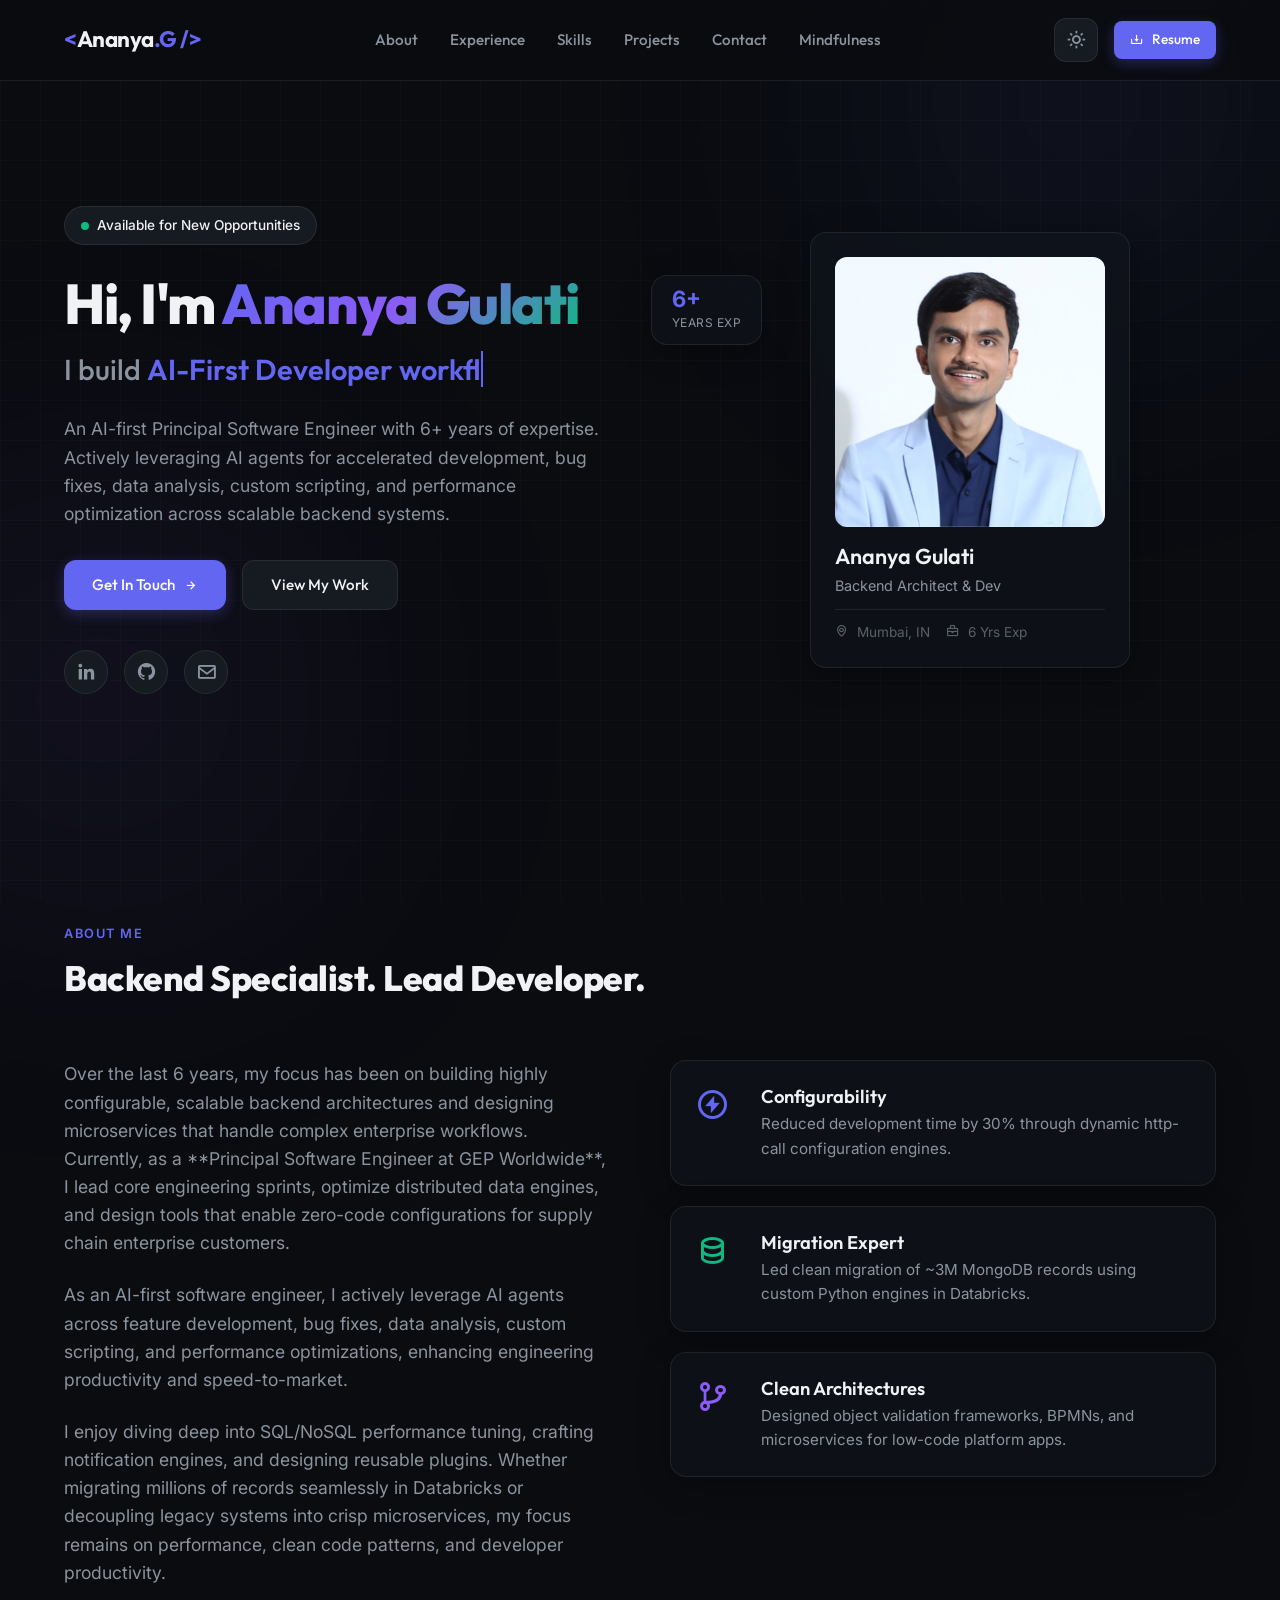
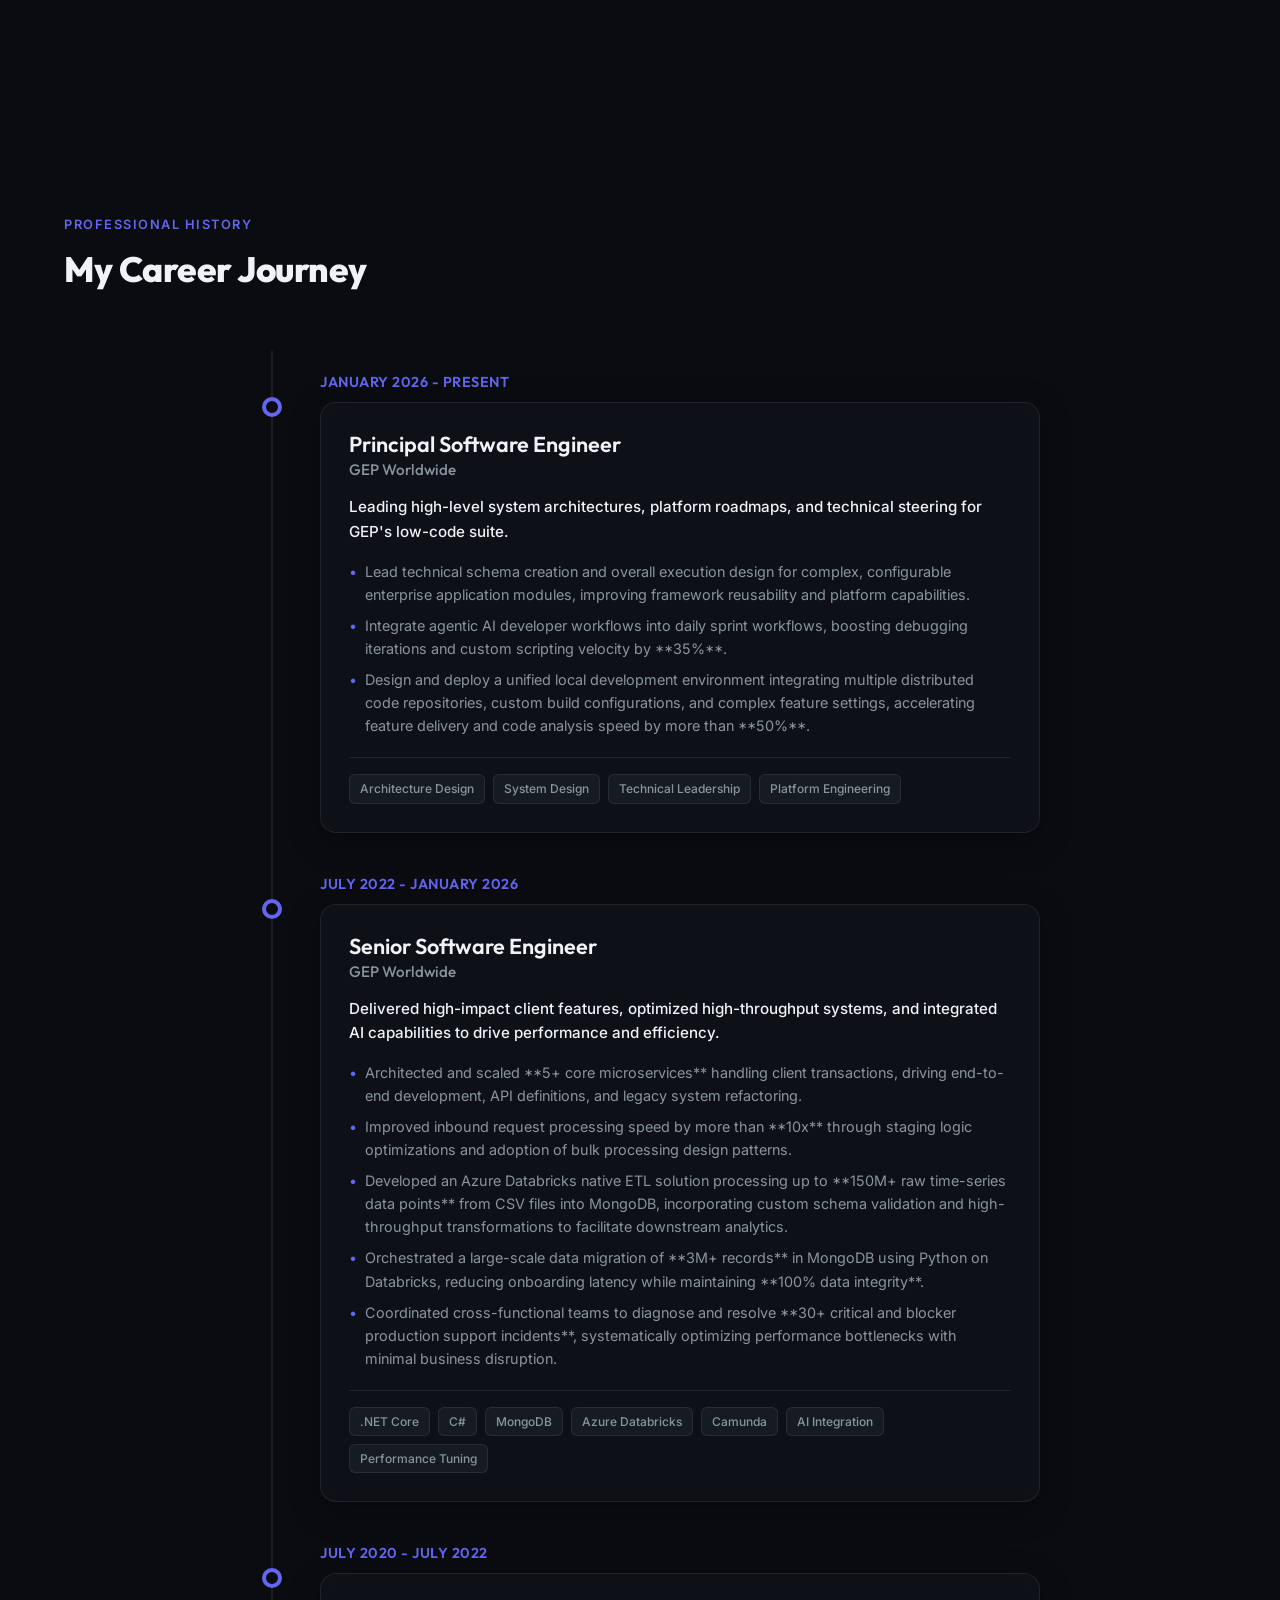
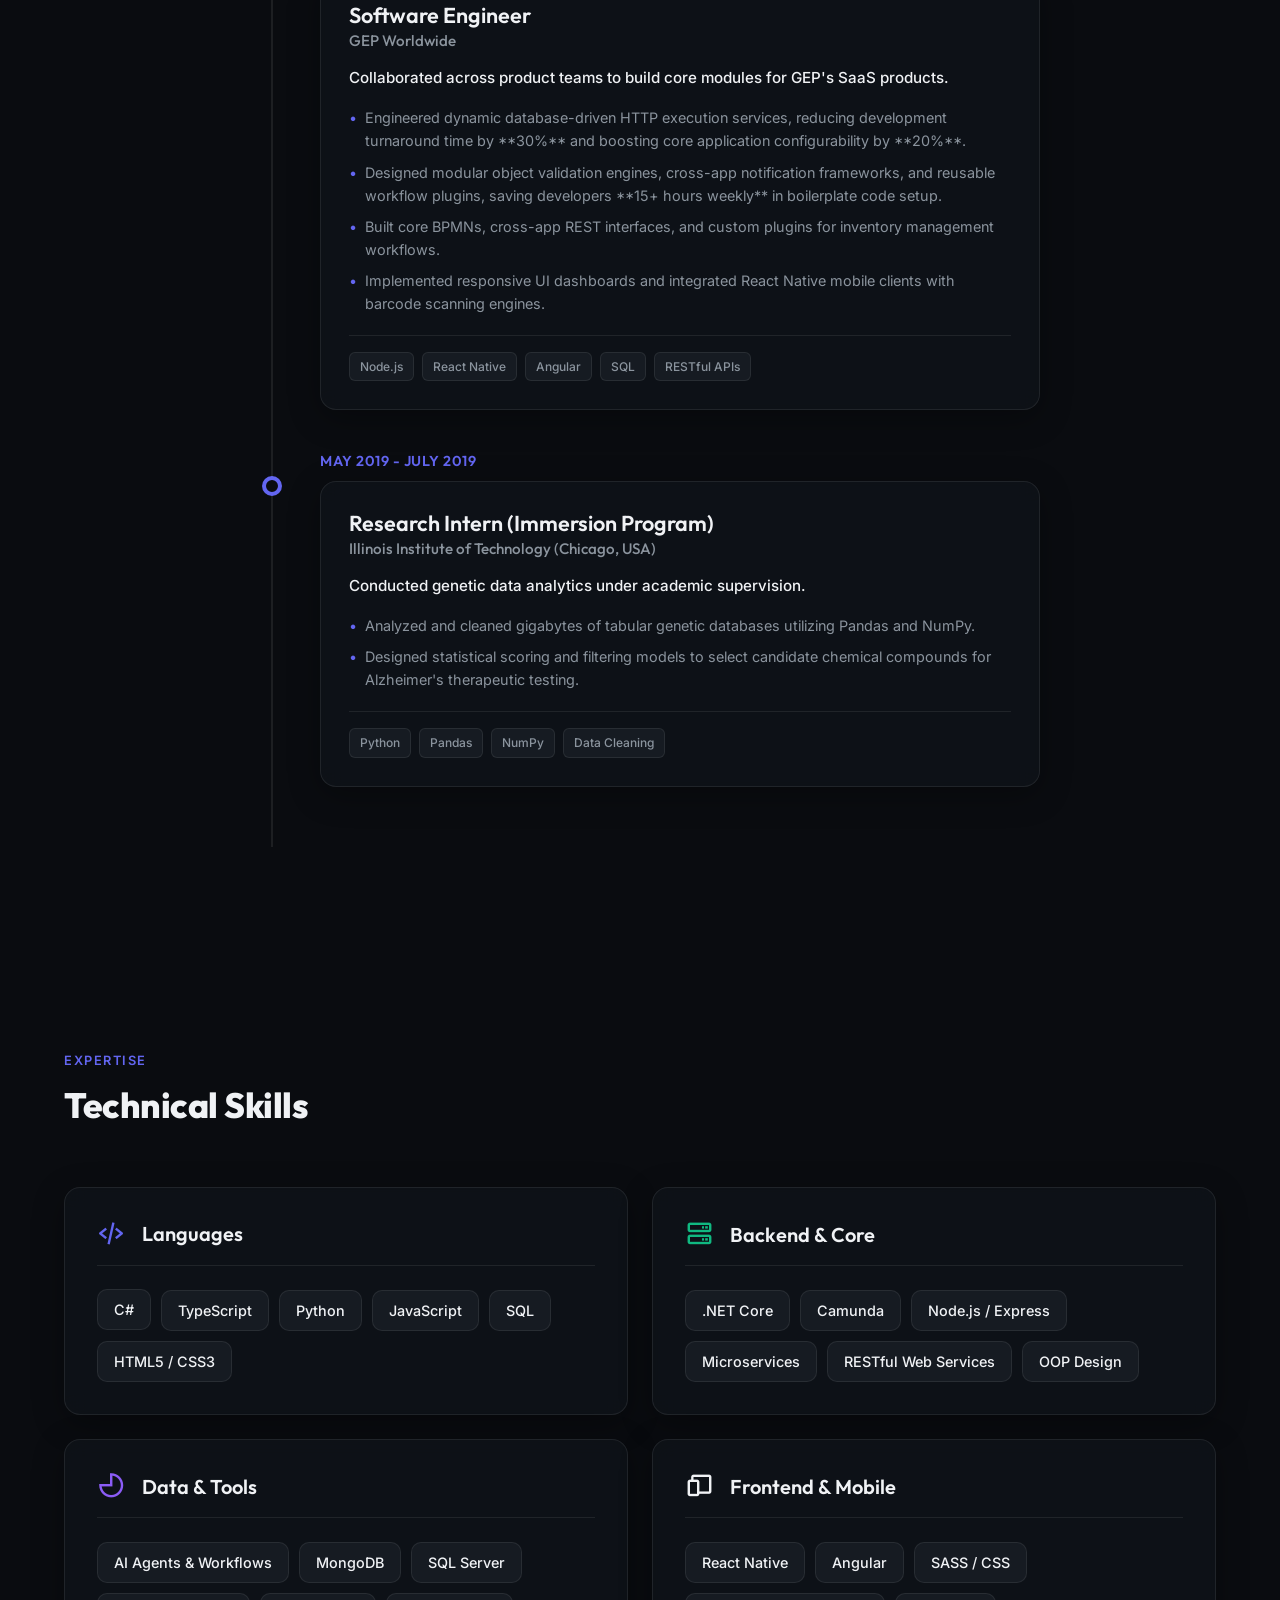
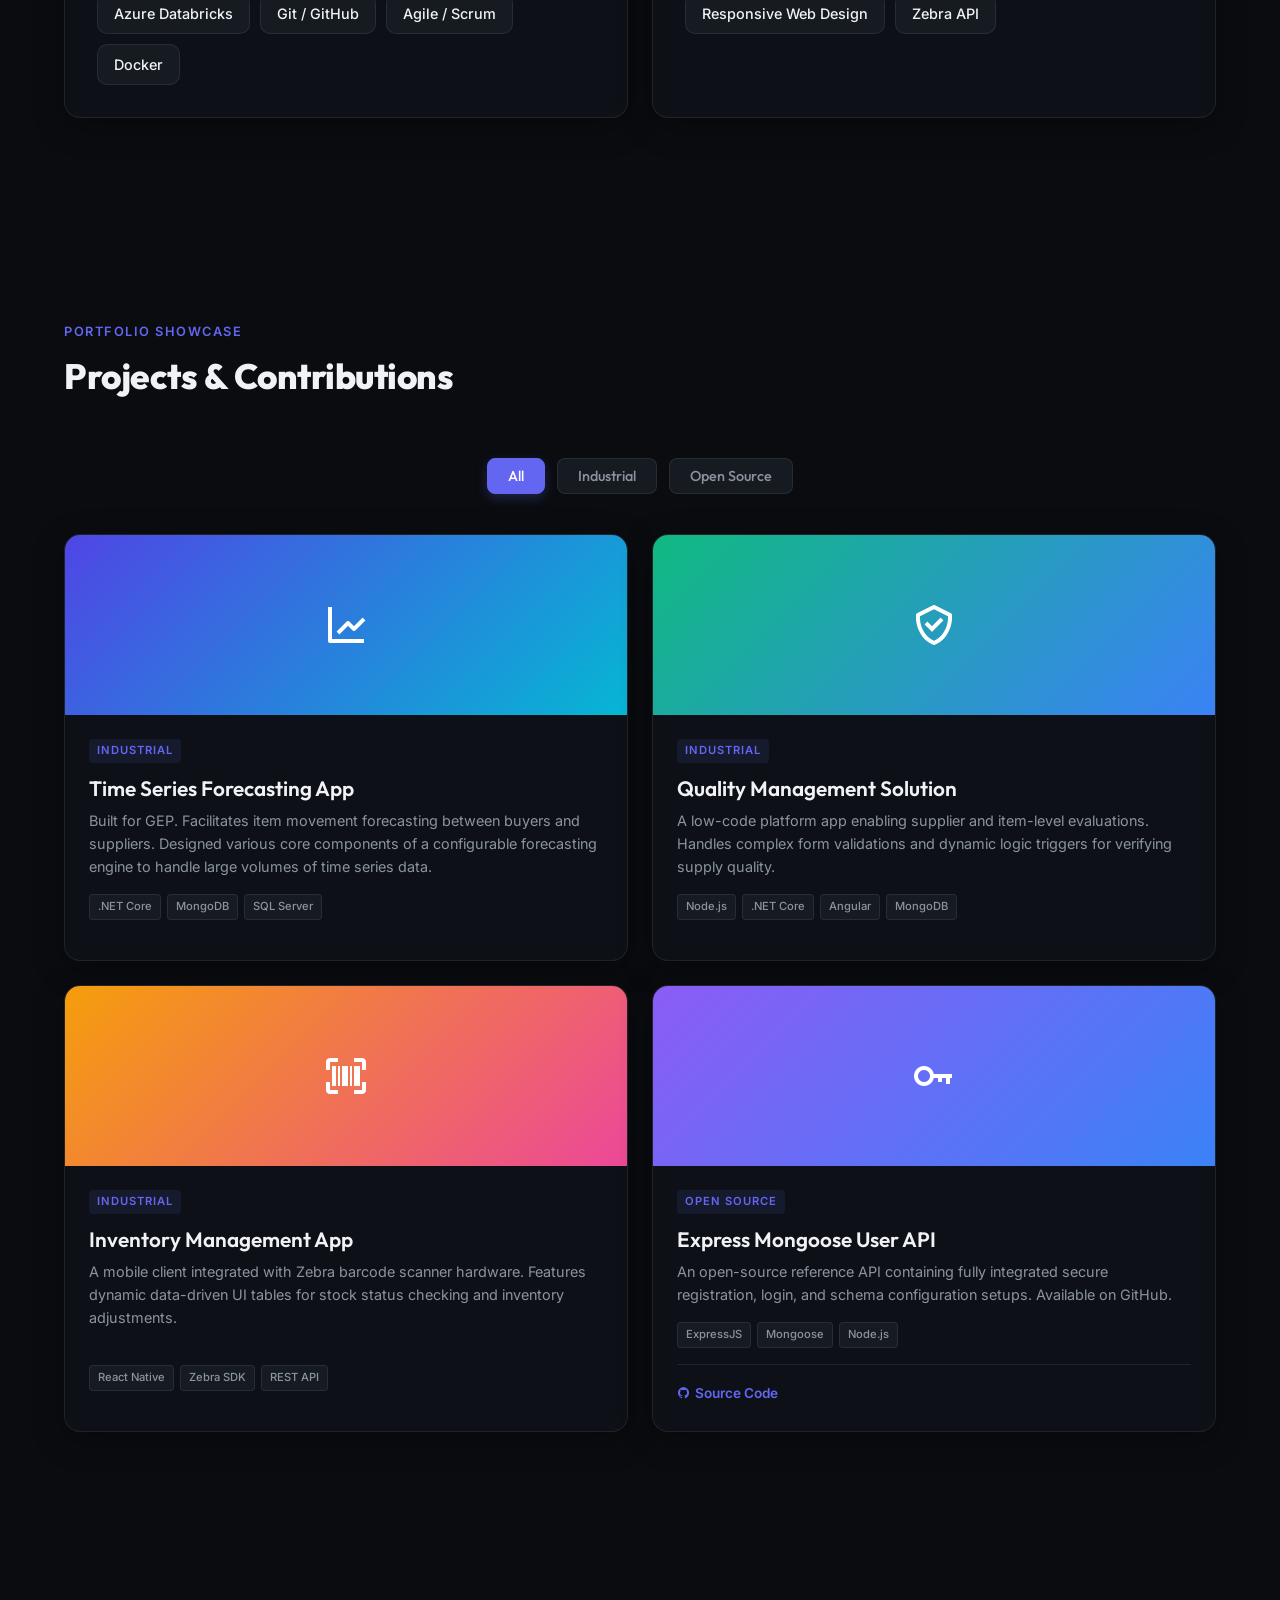
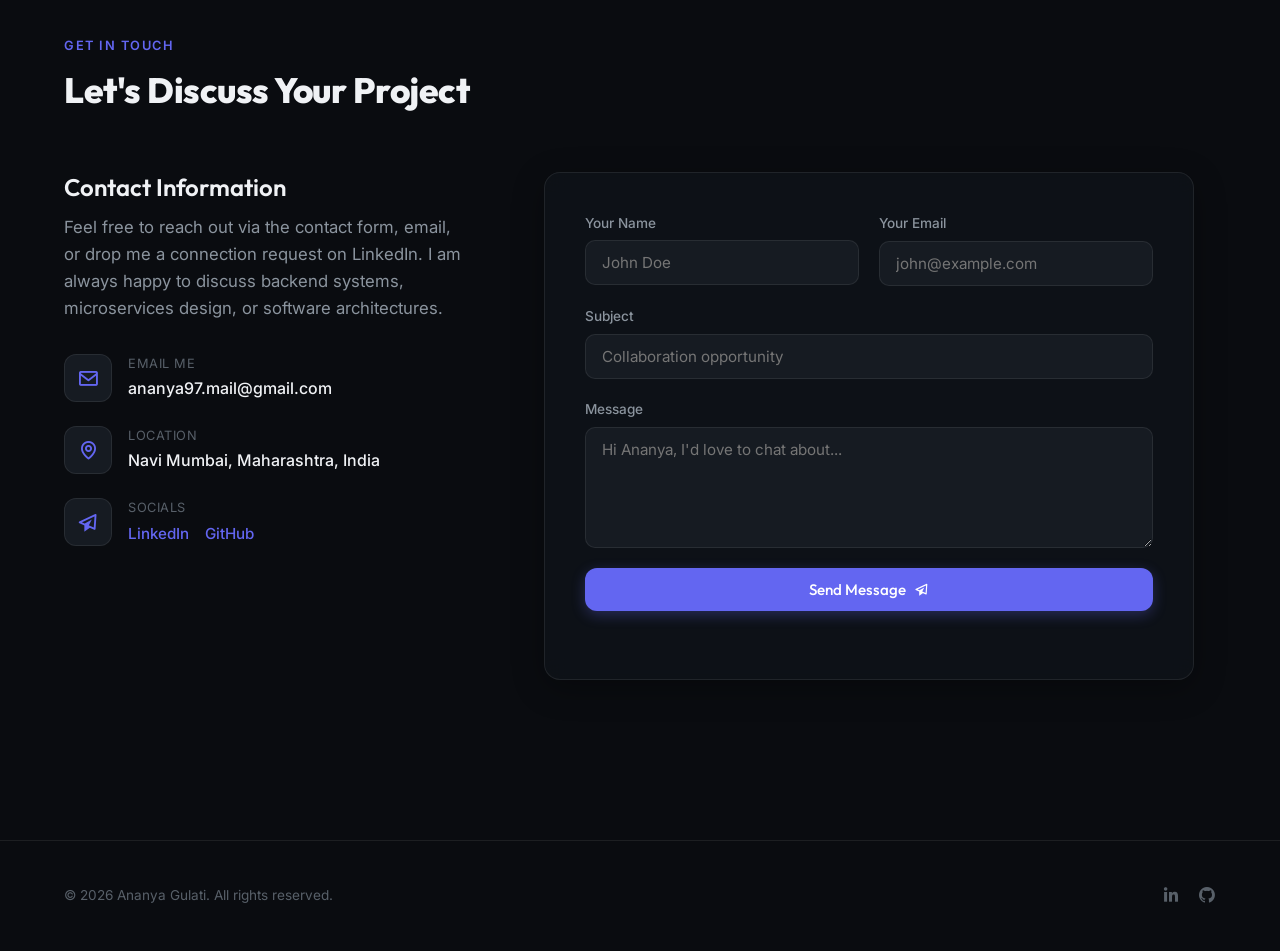
==== commit e18d9784: "Split GEP experience and update skills to .NET Core / Camunda" ====
--- a/index.html
+++ b/index.html
@@ -346,7 +346,7 @@
                         </div>
                         <div class="skills-list">
                             <span class="skill-item">.NET Core</span>
-                            <span class="skill-item">ASP.NET WebAPI</span>
+                            <span class="skill-item">Camunda</span>
                             <span class="skill-item">Node.js / Express</span>
                             <span class="skill-item">Microservices</span>
                             <span class="skill-item">RESTful Web Services</span>
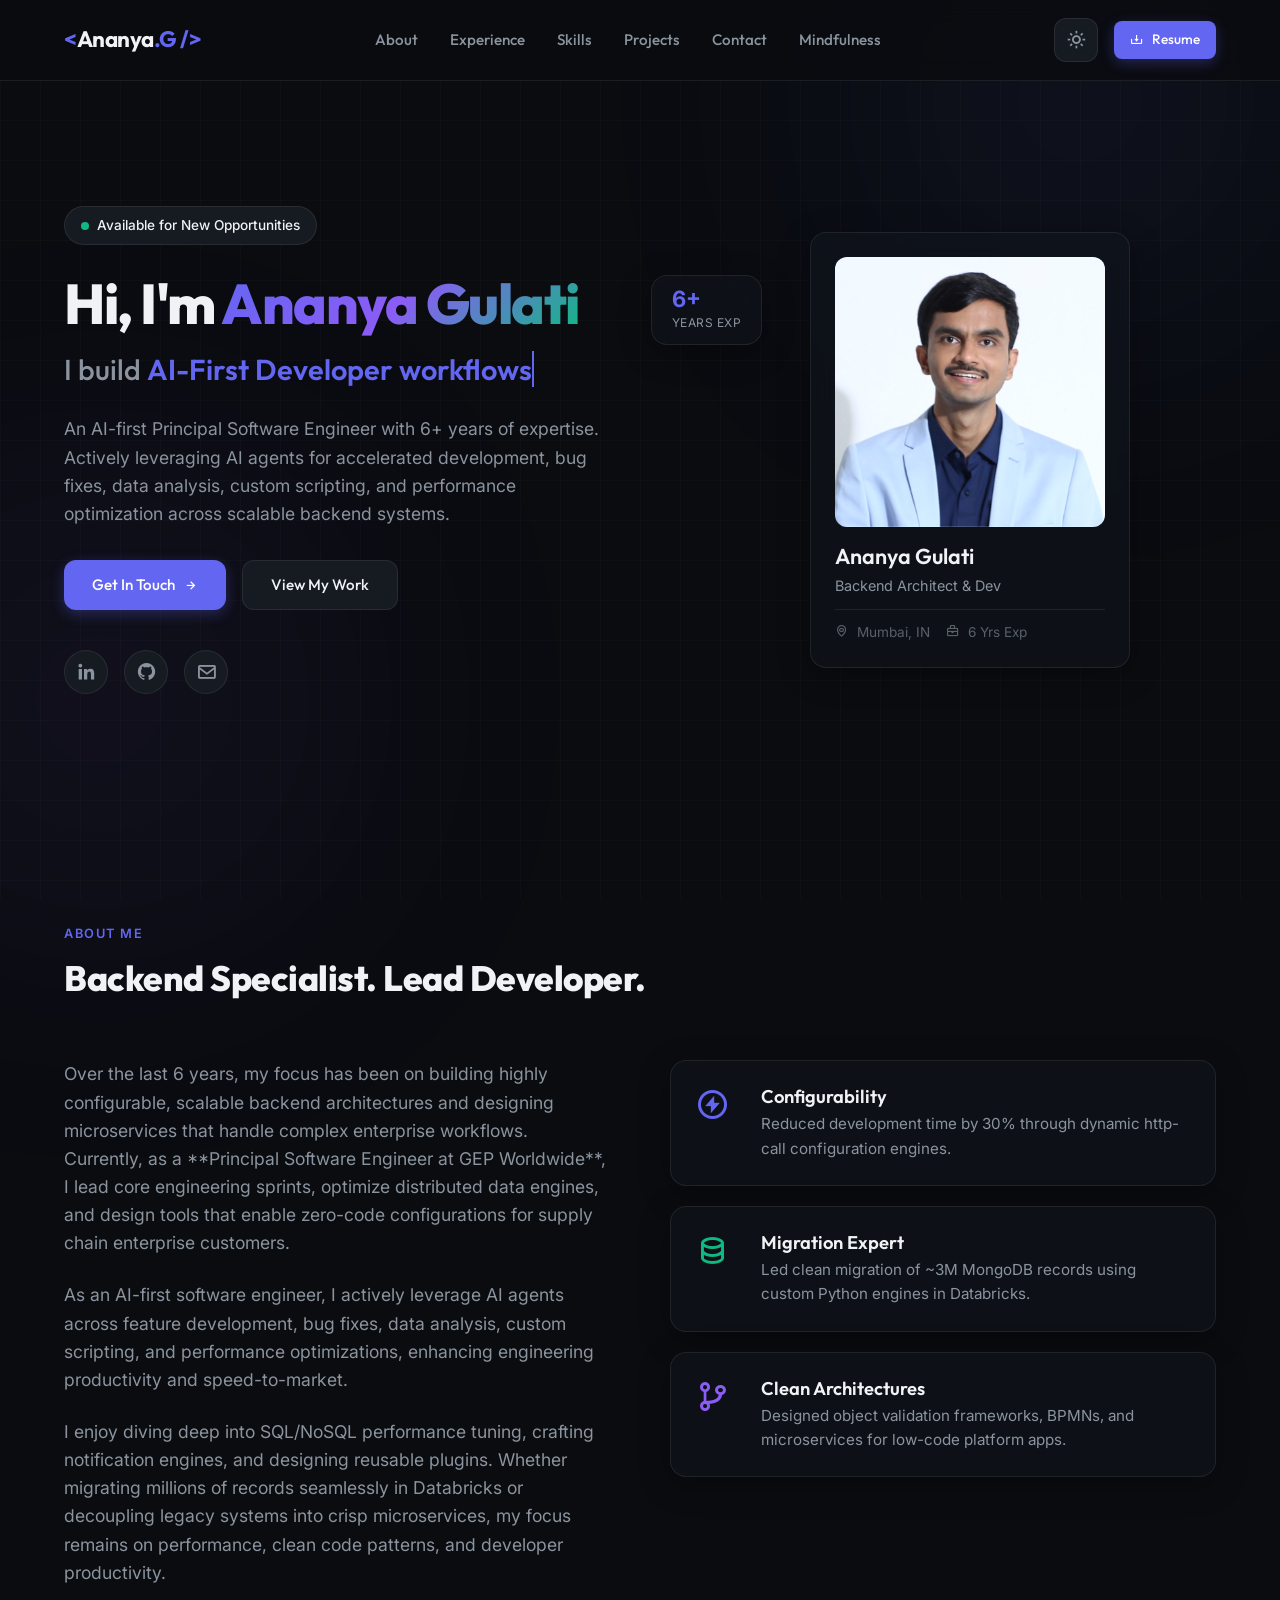
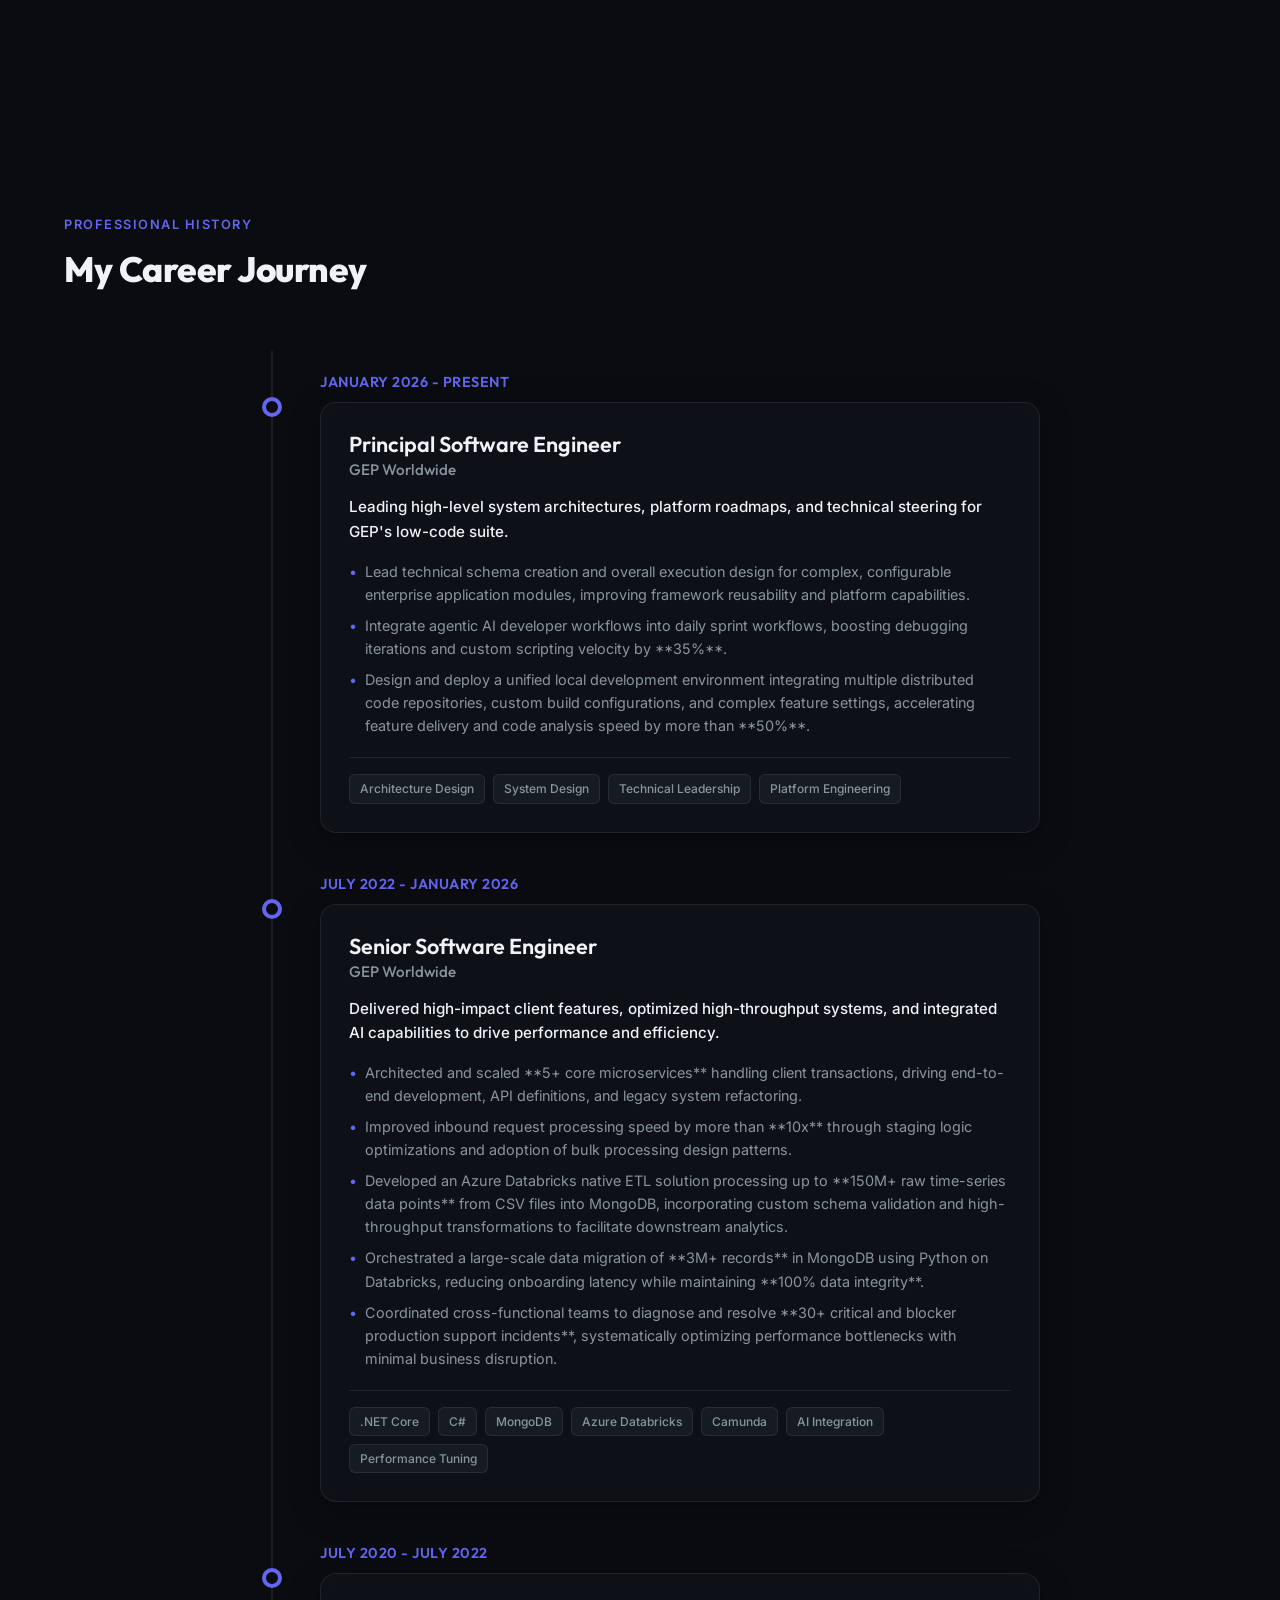
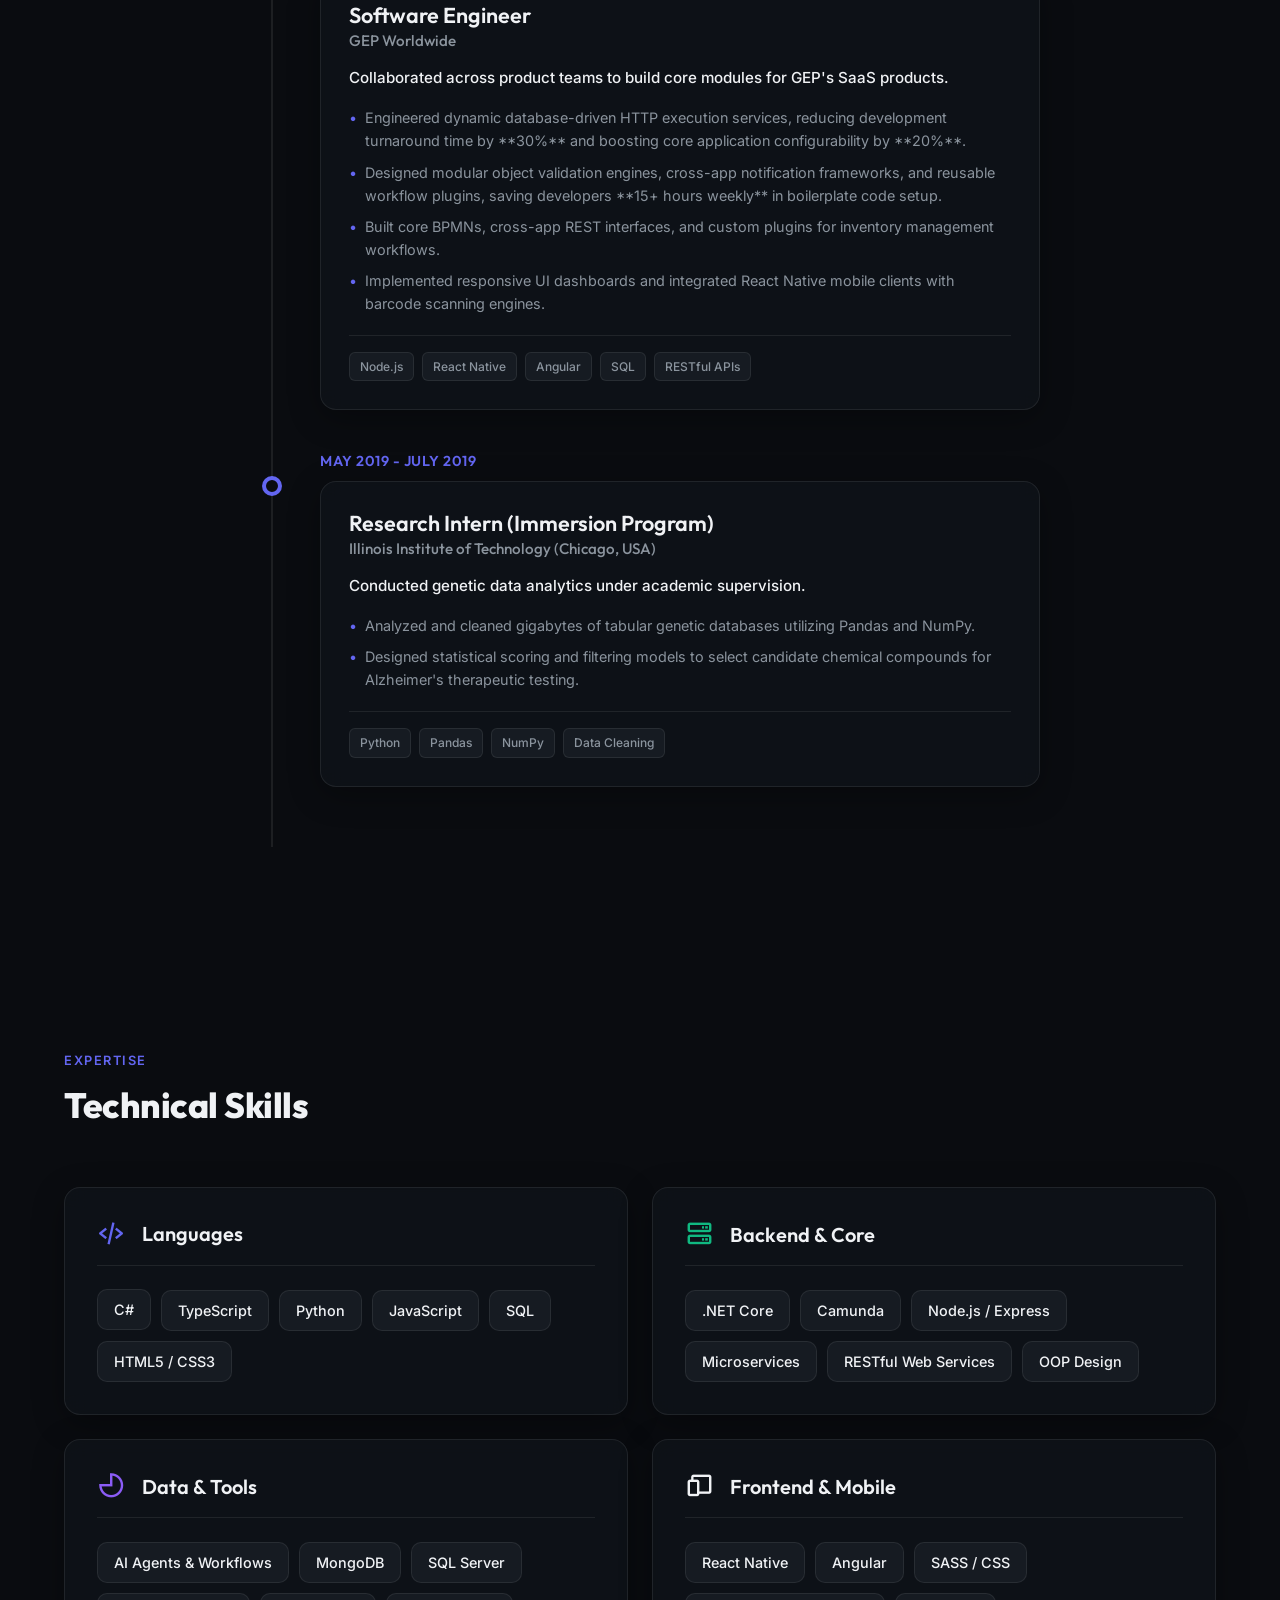
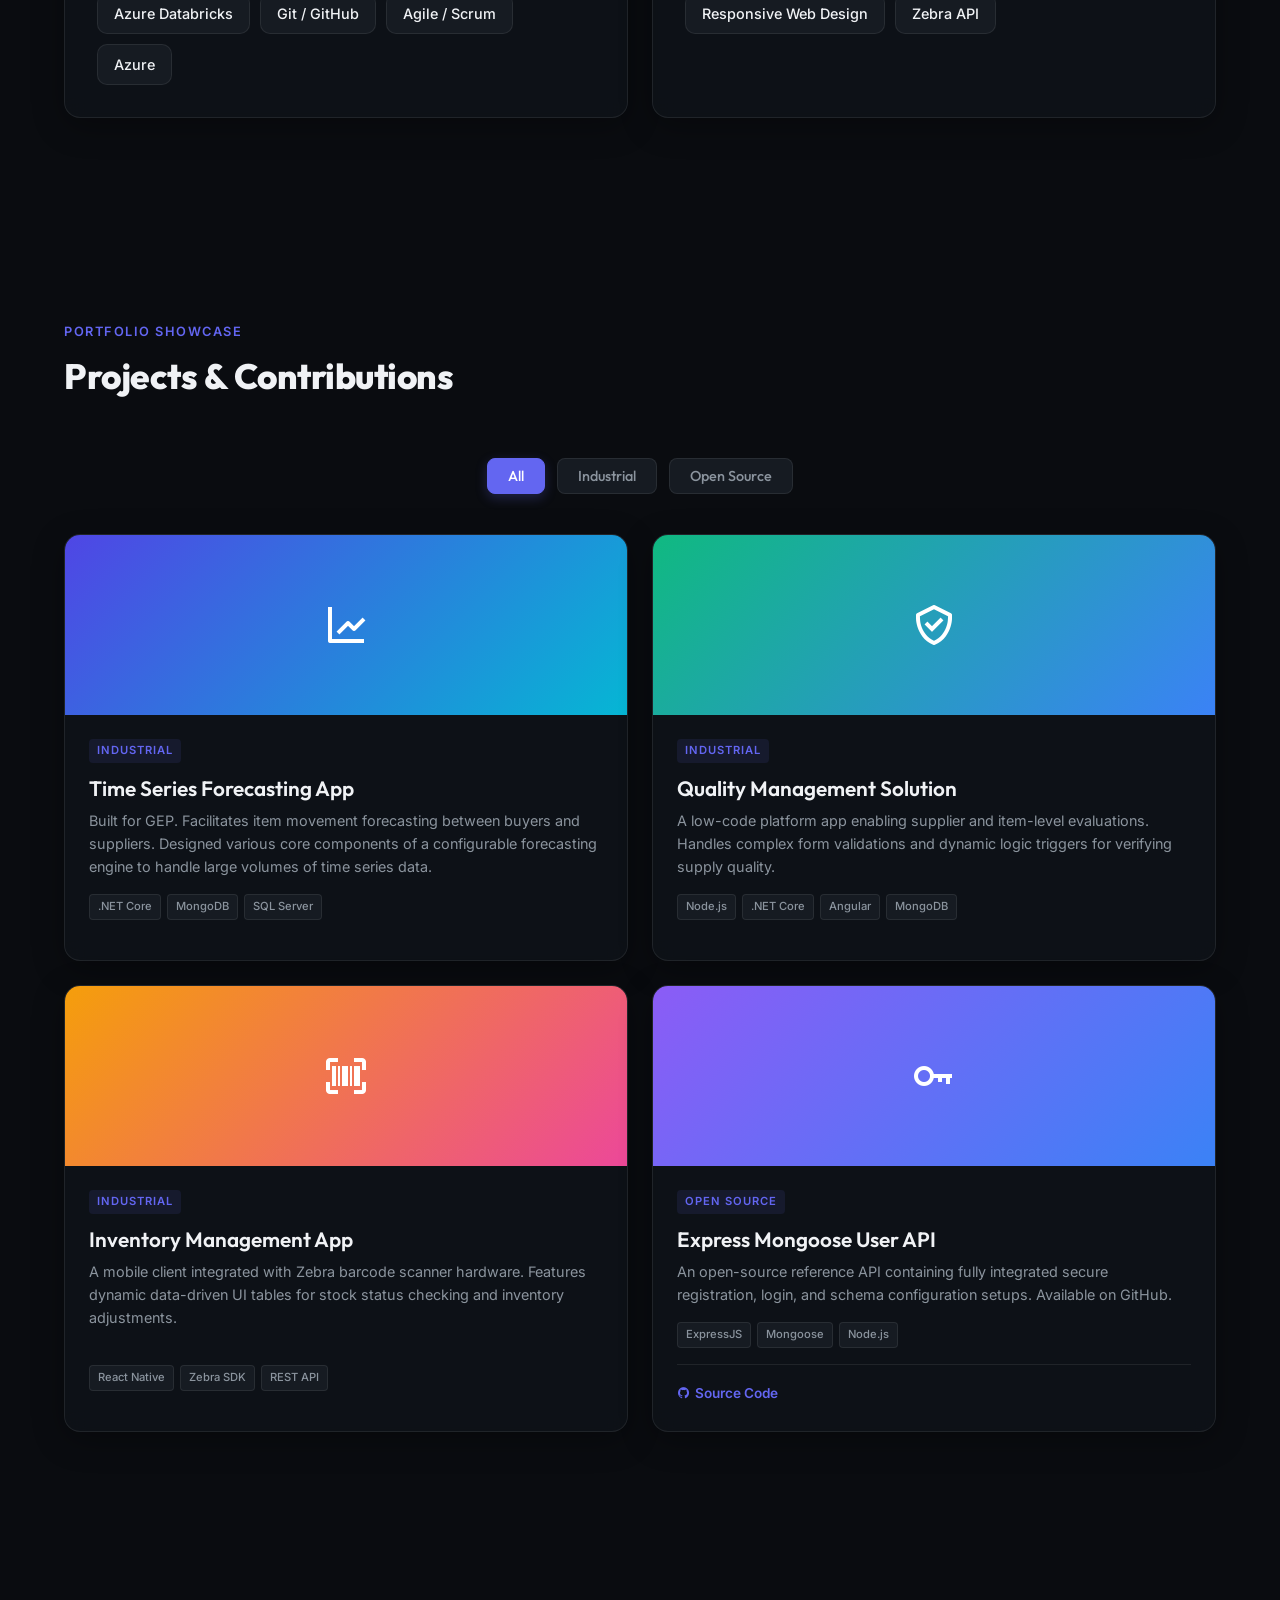
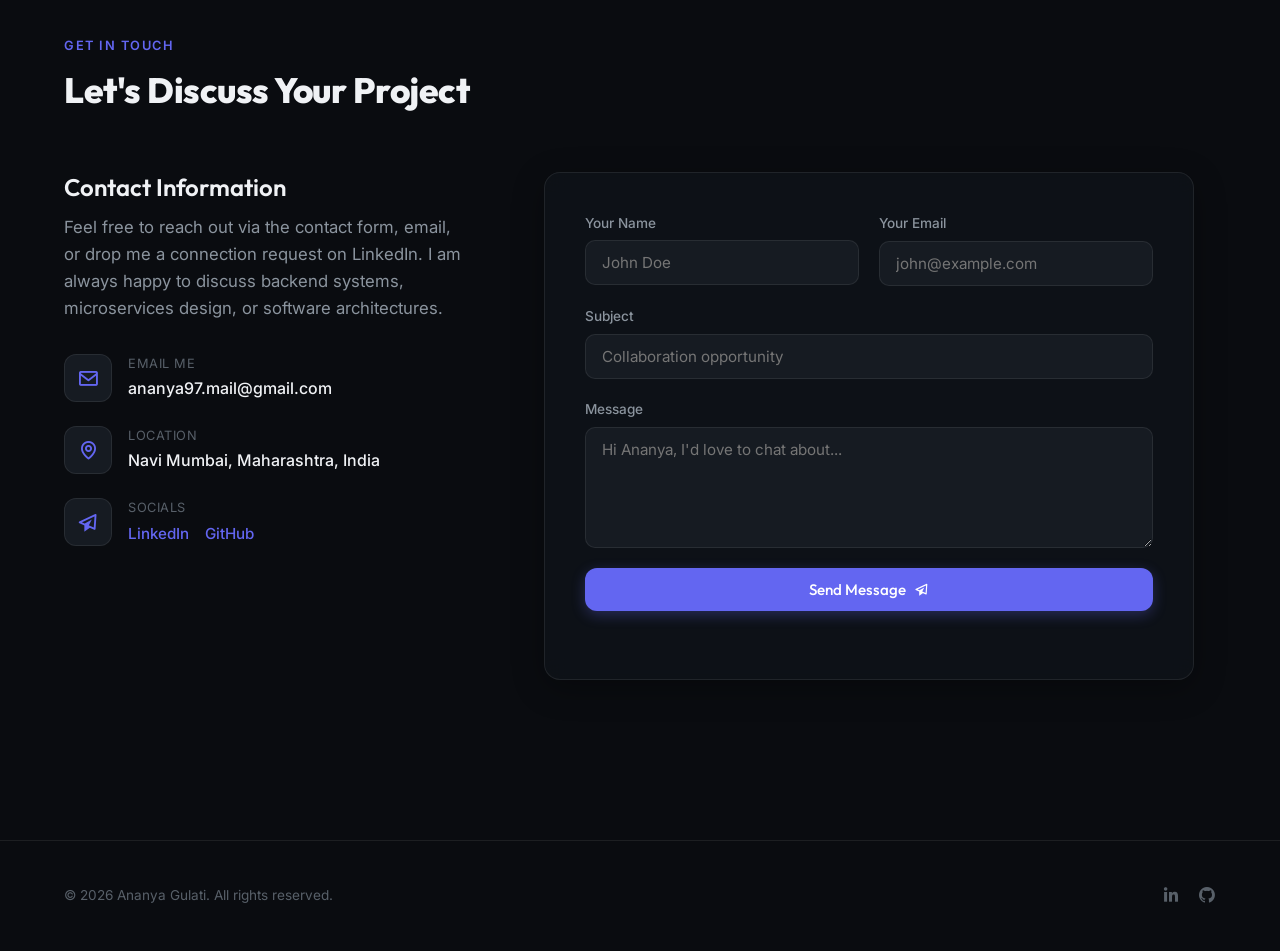
==== commit 4aa3f6ff: "Replace Docker, Kubernetes, AWS with Azure and Camunda" ====
--- a/index.html
+++ b/index.html
@@ -367,7 +367,7 @@
                             <span class="skill-item">Azure Databricks</span>
                             <span class="skill-item">Git / GitHub</span>
                             <span class="skill-item">Agile / Scrum</span>
-                            <span class="skill-item">Docker</span>
+                            <span class="skill-item">Azure</span>
                         </div>
                     </div>
                     
